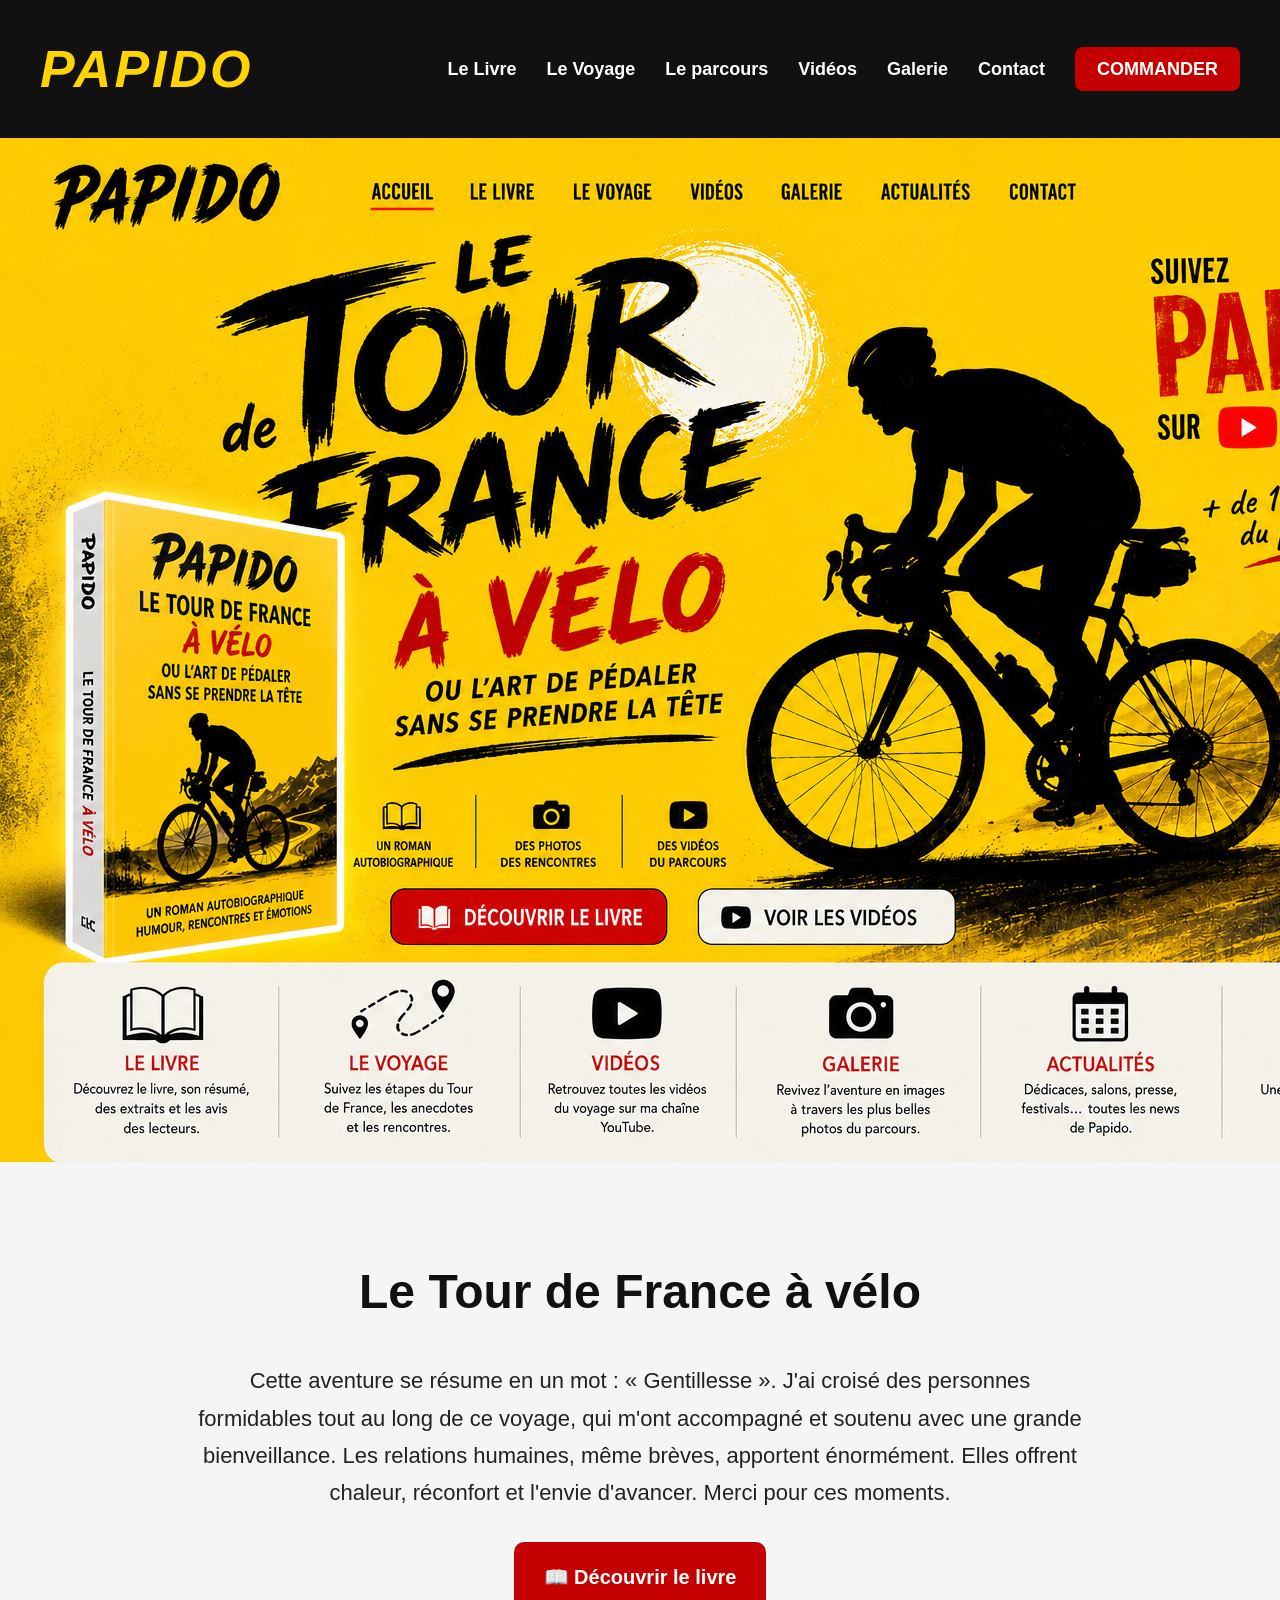
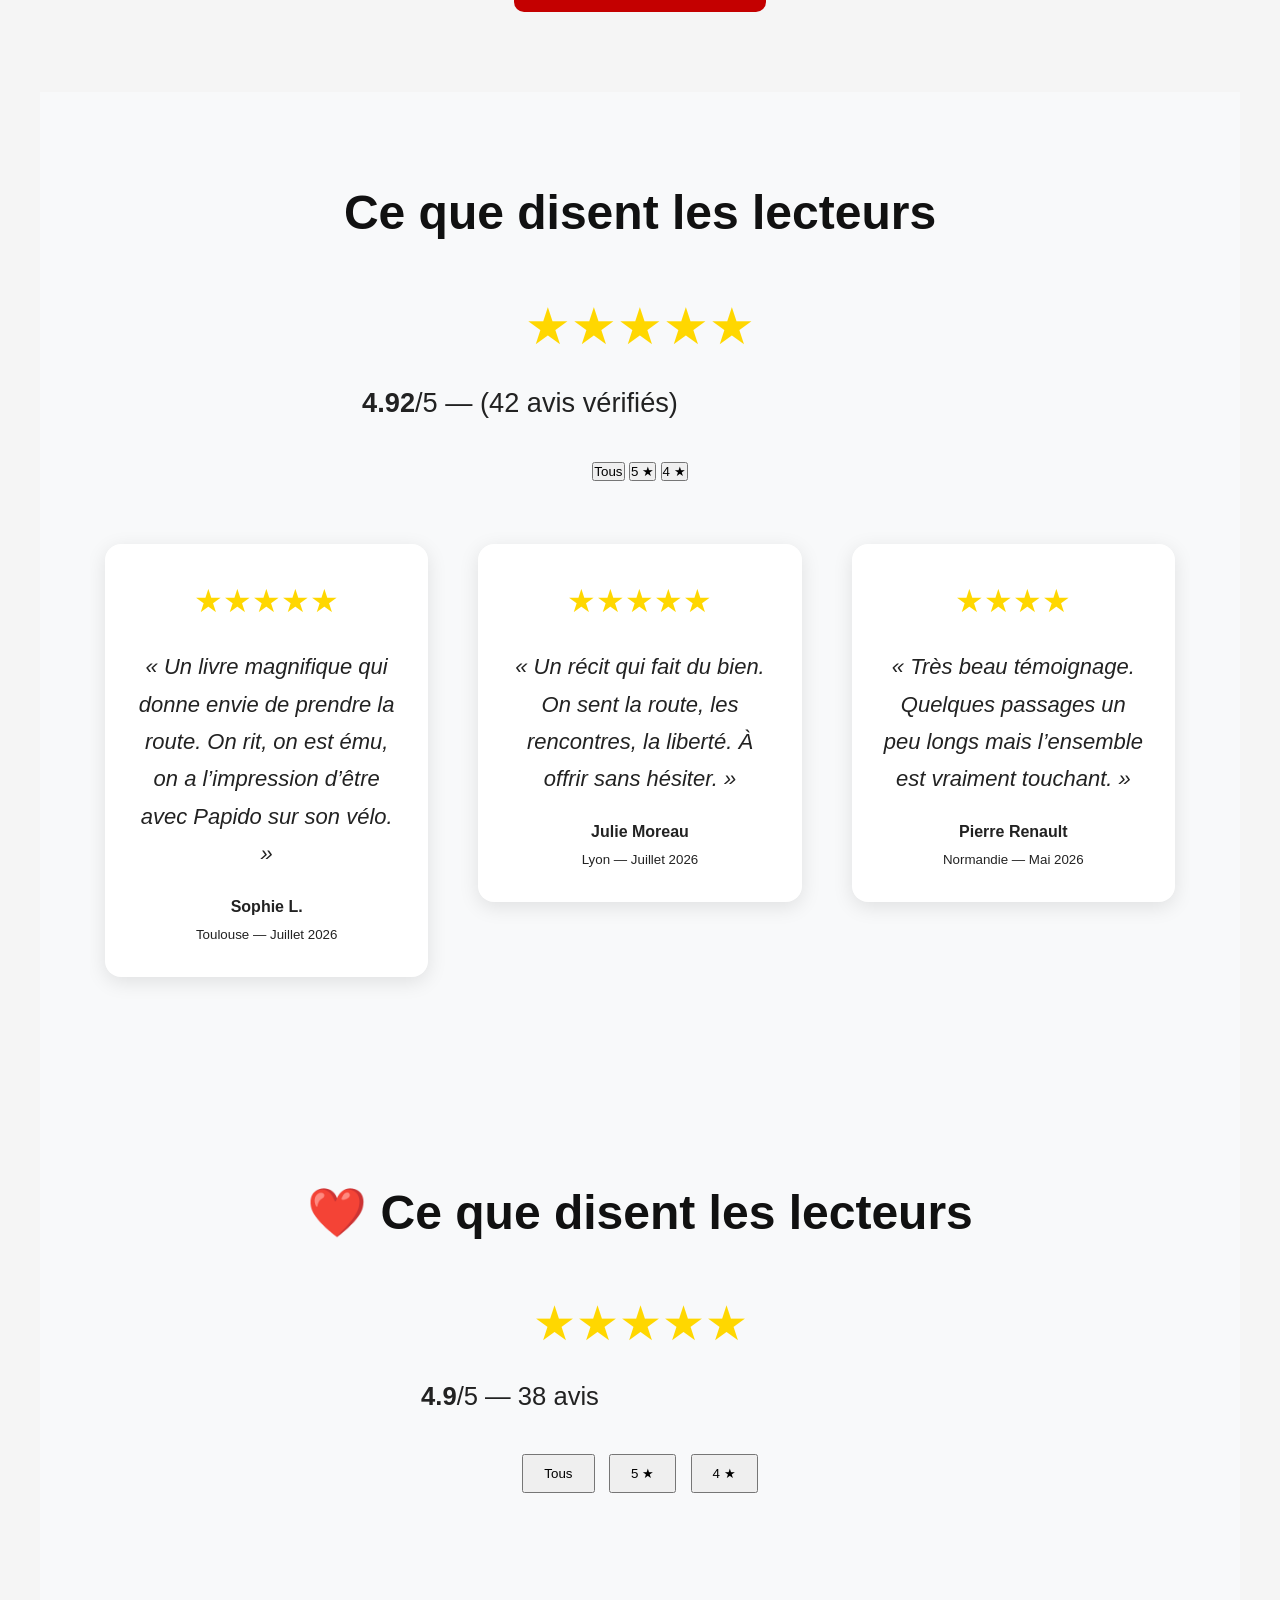
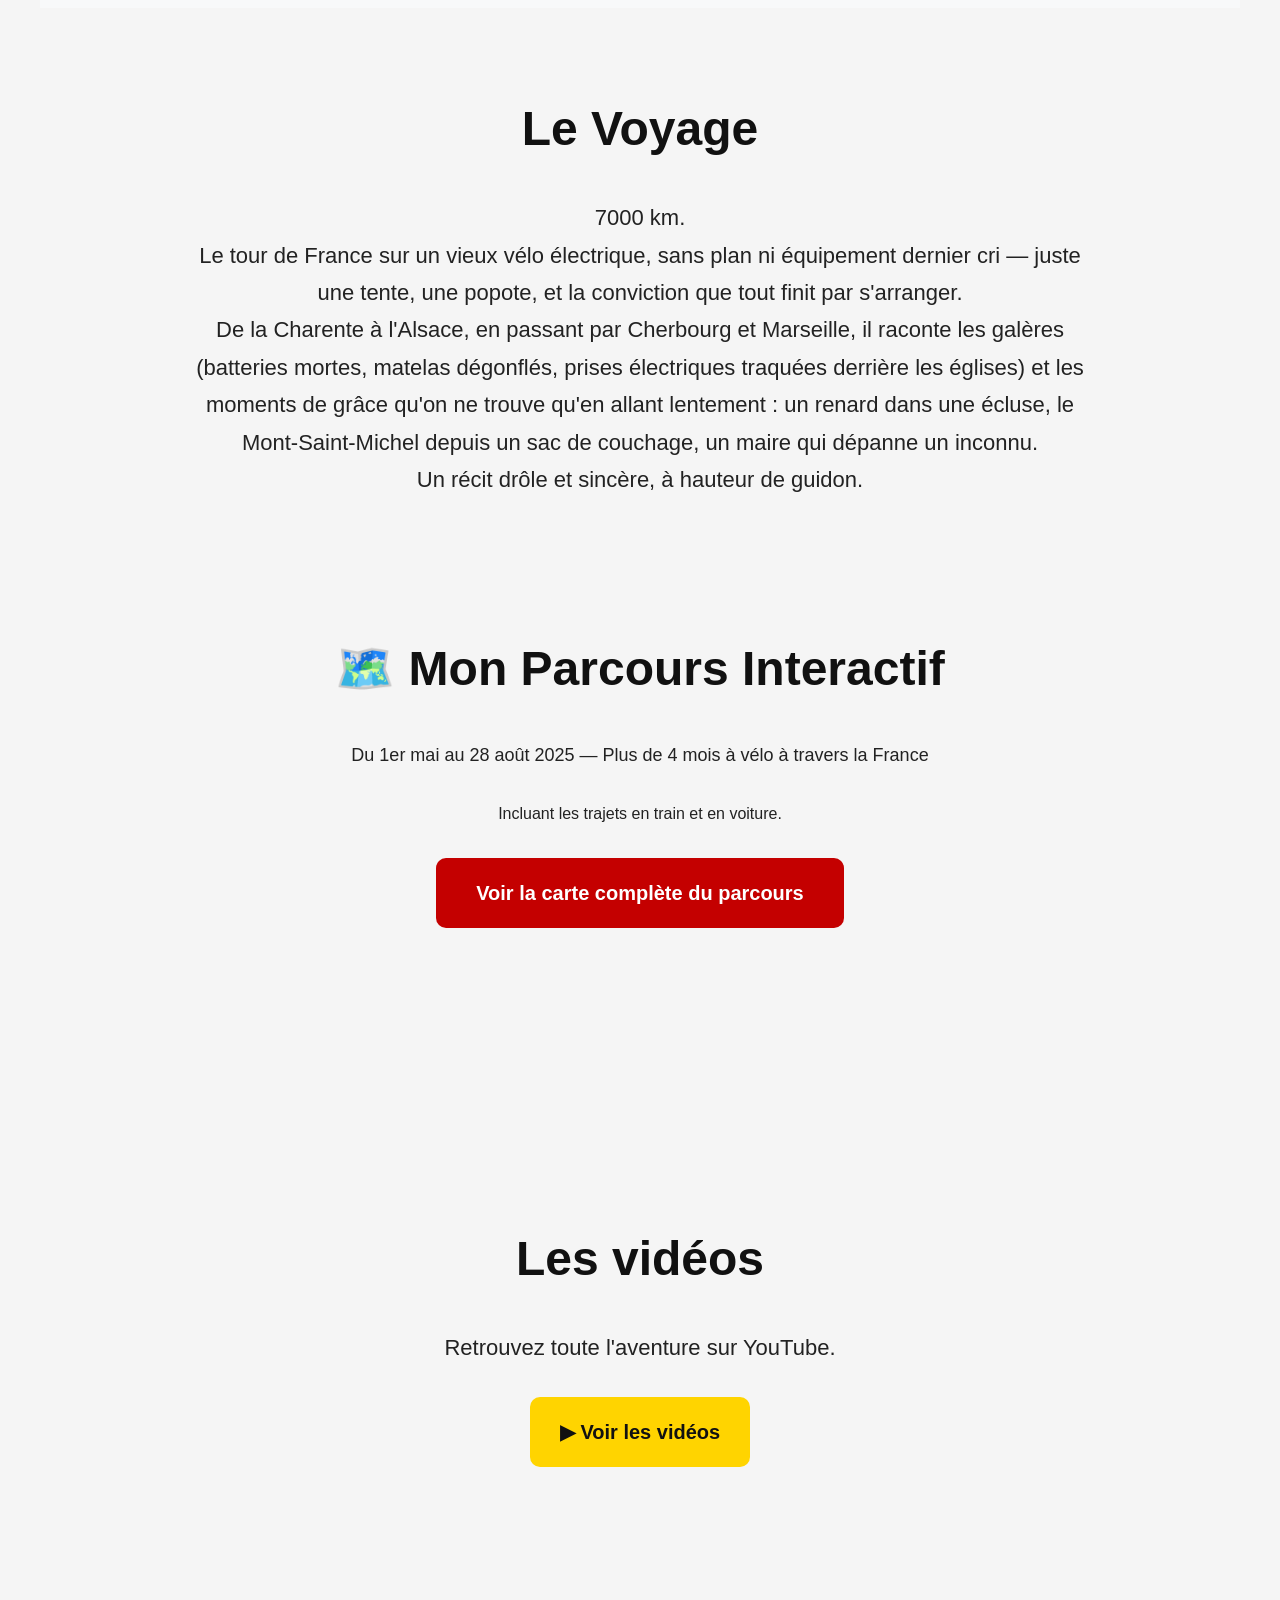
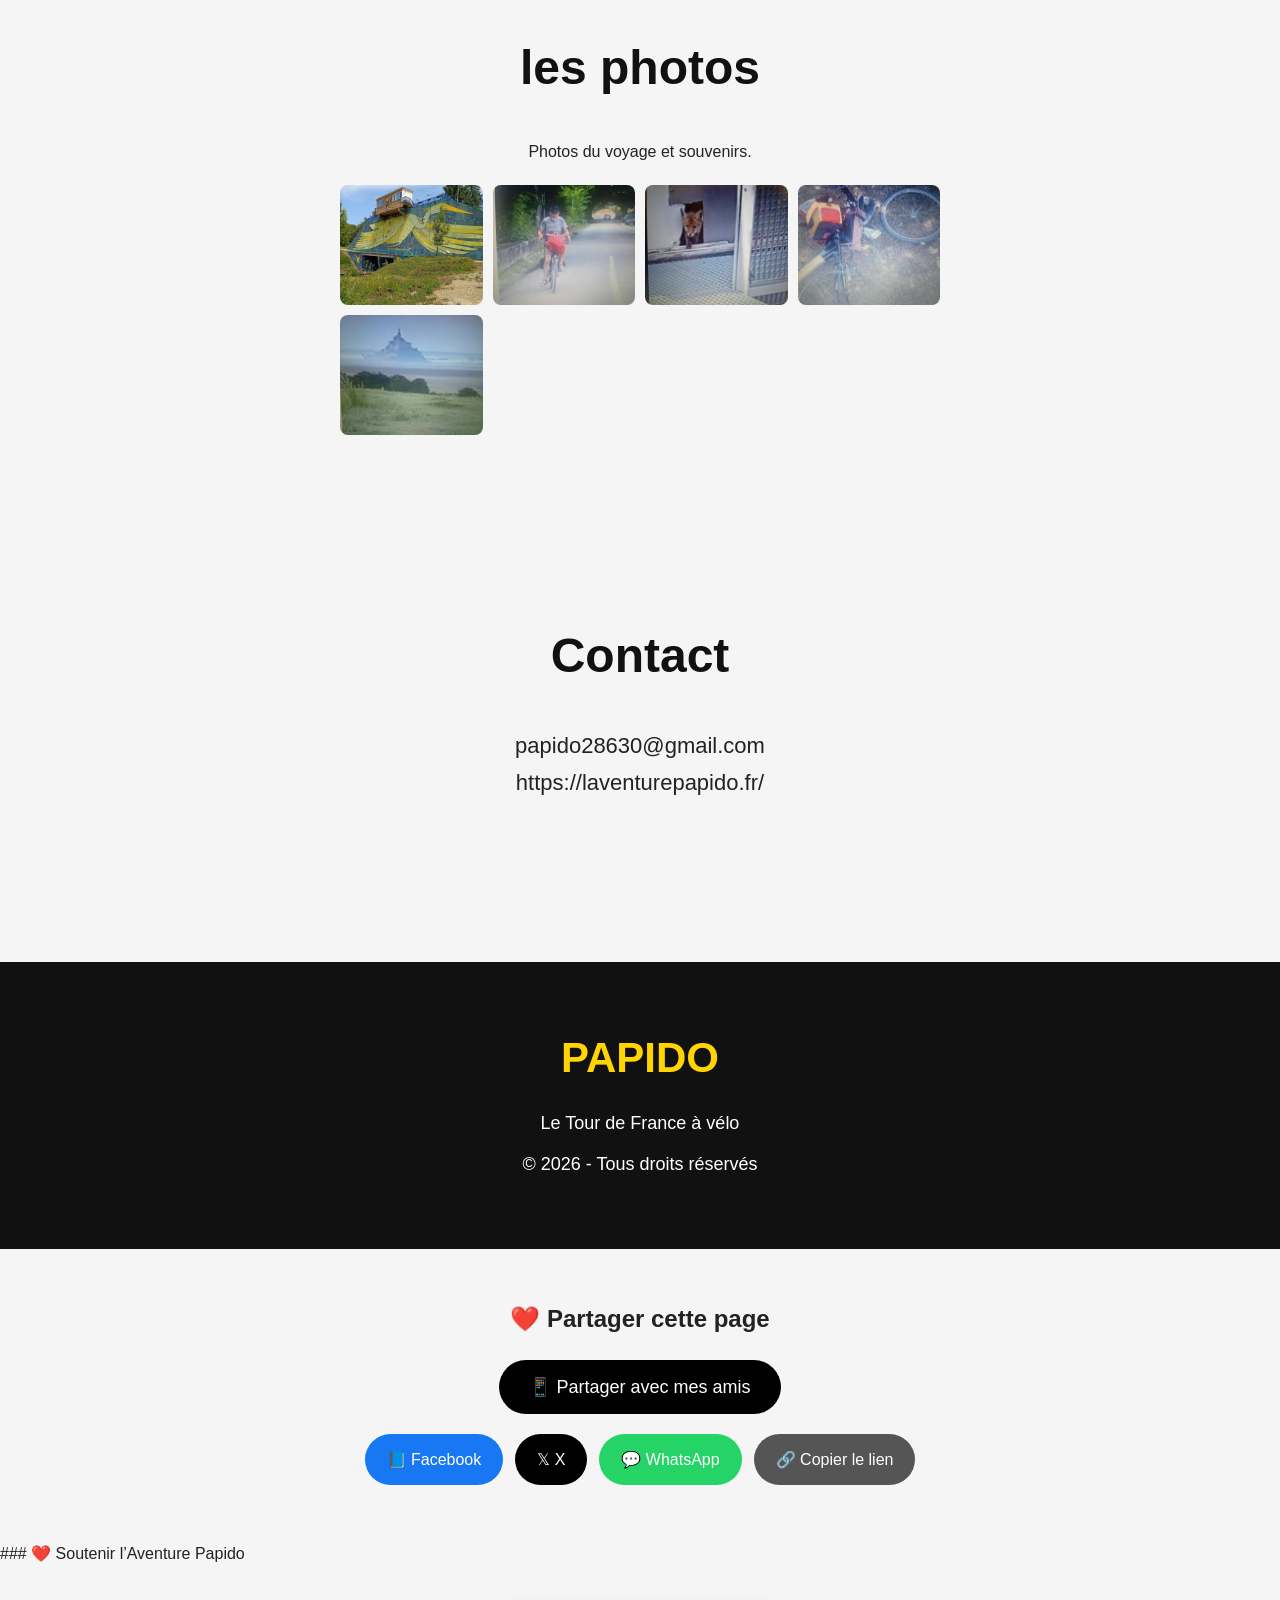
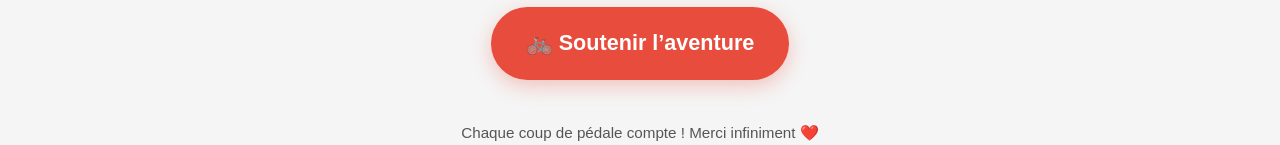
==== index.html @ 7d417df2 "Update index.html" ====
<!DOCTYPE html>
<html lang="fr">

<head>
    <meta charset="UTF-8">
    <meta name="viewport" content="width=device-width, initial-scale=1.0">
    
    <!-- Balise Google Search Console -->
    <meta name="google-site-verification" content="google9e3fd2f0800aaf6c" />
    
    <title>PAPIDO - Le Tour de France à vélo</title>
    <link rel="stylesheet" href="style.css">
    <meta name="google-site-verification" content="bPwhnfDiWk74vfKfeVSvLWMRwYOQJ5Y48ckxCKEJGKA" />
    <link rel="stylesheet" href="https://cdn.jsdelivr.net/npm/swiper@11/swiper-bundle.min.css">
    
</head>

<body>

<header>

<nav class="navbar">

<div class="logo">

PAPIDO

</div>

<ul>
    <li><a href="#livre">Le Livre</a></li>
    <li><a href="#voyage">Le Voyage</a></li>
    
    <!-- NOUVEAU LIEN PARCOURS -->
    <li><a href="parcours.html">Le parcours</a></li>
    
    <li><a href="#videos">Vidéos</a></li>
    <li><a href="#galerie">Galerie</a></li>
    <li><a href="#contact">Contact</a></li>
    <li>
        <a href="commande.html" class="btn-menu">
            COMMANDER
        </a>
    </li>
</ul>
</nav>

</header>

<section class="hero-image-full">

<img src="hero.png" alt="Papido">

</section>

<section id="livre" class="section">
    <h2>Le Tour de France à vélo</h2>
    <p>
        Cette aventure se résume en un mot : « Gentillesse ». 
        J'ai croisé des personnes formidables tout au long de ce voyage, qui m'ont accompagné et soutenu avec une grande bienveillance.
        Les relations humaines, même brèves, apportent énormément. 
        Elles offrent chaleur, réconfort et l'envie d'avancer. 
        Merci pour ces moments.
    </p>
    <a href="commande.html" class="btn-rouge">📖 Découvrir le livre</a>
</section>

<!-- ==================== SECTION AVIS NIVEAU 3 ==================== -->
<section id="avis" class="section" style="background:#f8f9fa;">
    <h2 style="text-align:center;">Ce que disent les lecteurs</h2>
    
    <div style="text-align:center; margin:30px 0;">
        <div id="big-stars" style="color:#ffd700; font-size:3.2rem;">★★★★★</div>
        <p style="font-size:1.7rem; margin:10px 0;">
            <strong id="avg-rating">4.92</strong>/5 — 
            <span id="total-reviews">(42 avis vérifiés)</span>
        </p>
    </div>

    <div style="text-align:center; margin:25px 0;">
        <button class="filter-btn active" data-filter="all">Tous</button>
        <button class="filter-btn" data-filter="5">5 ★</button>
        <button class="filter-btn" data-filter="4">4 ★</button>
    </div>

    <div class="swiper avis-swiper" style="max-width:1100px; margin:0 auto; padding:20px 0;">
        <div class="swiper-wrapper" id="avis-container"></div>
        <div class="swiper-pagination"></div>
    </div>
</section>
<!-- ============================================================ -->
    <!-- ====================== SECTION AVIS AVANCÉE ====================== -->
<section id="avis" class="section" style="background:#f8f9fa; padding:80px 20px;">
  <div style="max-width:1200px; margin:0 auto;">
    <h2 style="text-align:center; margin-bottom:20px;">❤️ Ce que disent les lecteurs</h2>
    
    <!-- Note moyenne -->
    <div style="text-align:center; margin:30px 0;">
      <div id="big-stars" style="color:#ffd700; font-size:3rem;">★★★★★</div>
      <p style="font-size:1.6rem; margin:10px 0;">
        <strong id="avg-rating">4.9</strong>/5 — <span id="total-reviews">38 avis</span>
      </p>
    </div>

    <!-- Filtres -->
    <div style="text-align:center; margin:30px 0;">
      <button class="filter-btn active" data-filter="all" style="padding:10px 20px; margin:5px;">Tous</button>
      <button class="filter-btn" data-filter="5" style="padding:10px 20px; margin:5px;">5 ★</button>
      <button class="filter-btn" data-filter="4" style="padding:10px 20px; margin:5px;">4 ★</button>
    </div>

    <!-- Carrousel -->
    <div class="swiper avis-swiper" style="max-width:1100px; margin:0 auto;">
      <div class="swiper-wrapper" id="avis-container"></div>
      <div class="swiper-pagination"></div>
    </div>
  </div>
</section>
<!-- ============================================================ -->


<section id="voyage" class="section">

<h2>Le Voyage</h2>

<p>
<p class="texte-centre">

                                      7000 km. 
  <p>
  Le tour de France sur un vieux vélo électrique, sans plan ni équipement dernier cri — 
       juste une tente, une popote, et la conviction que tout finit par s'arranger. 
    <p>

De la Charente à l'Alsace, en passant par Cherbourg et Marseille, il raconte les galères (batteries mortes, matelas dégonflés, 
 prises électriques traquées derrière les églises) et les moments de grâce qu'on ne trouve qu'en allant lentement : 
     un renard dans une écluse, le Mont-Saint-Michel depuis un sac de couchage, 
                          un maire qui dépanne un inconnu.
      <p>

                   Un récit drôle et sincère, à hauteur de guidon.
<p>

</p>
</section>

<!-- ==================== NOUVELLE SECTION CARTE ==================== -->
<section id="parcours" class="section" style="text-align: center; padding: 50px 20px;">
    <h2>🗺️ Mon Parcours Interactif</h2>
    <p style="font-size: 18px; max-width: 700px; margin: 0 auto 30px;">
        Du 1er mai au 28 août 2025 — Plus de 4 mois à vélo à travers la France
        
    </p>
Incluant les trajets en train et en voiture.
    </p>
    
    
    <a href="parcours.html" class="btn-rouge" style="font-size: 20px; padding: 18px 40px;">
        Voir la carte complète du parcours
    </a>
</section>
<!-- ============================================================ -->

<section id="videos" class="section">
</section>

<section id="videos" class="section">

<h2>Les vidéos</h2>

<p>

Retrouvez toute l'aventure sur YouTube.

</p>

<a href="https://www.youtube.com/@papido-g9y/shorts"

target="_blank"

class="btn-jaune">

▶ Voir les vidéos

</a>


<p>
</section>

<section id="photos" class="section">

<h2>les photos</h2>
Photos du voyage et souvenirs.
<div class="galerie">
    <img src="ecluse.jpg" alt="ecluse">
    <img src="papido à vélo.jpg" alt="papido à vélo">
    <img src="le renard à l'écluse.jpg" alt="le renard à l'écluse">
  <img src="première crevaison.jpg" alt="première crevaison">
  <img src="le mont saint Michel vu de mon duvet.jpg" alt="le mont saint Michel vu de mon duvet">
  </div>
</p>

</section>

<section id="contact" class="section">

<h2>Contact</h2>

<p>

papido28630@gmail.com
  
  <p>

    <p>        
      
https://laventurepapido.fr/
  
</p>

</section>

<footer>

<h2>PAPIDO</h2>

<p>

Le Tour de France à vélo

</p>

<p>

© 2026 - Tous droits réservés

</p>

</footer>

  <!-- ====================== PARTAGE ====================== -->
<h3 style="text-align:center; margin:50px 0 20px 0; font-size:24px;">❤️ Partager cette page</h3>

<button id="shareNative" style="display:block; margin:0 auto 20px auto; padding:16px 30px; font-size:18px; background:#000; color:white; border:none; border-radius:50px; cursor:pointer;">
    📱 Partager avec mes amis
</button>

<div style="display:flex; flex-wrap:wrap; gap:12px; justify-content:center; max-width:600px; margin:0 auto;">
    <a href="#" onclick="shareFacebook()" style="background:#1877f2; color:white; padding:12px 22px; border-radius:50px; text-decoration:none;">📘 Facebook</a>
    <a href="#" onclick="shareX()" style="background:#000; color:white; padding:12px 22px; border-radius:50px; text-decoration:none;">𝕏 X</a>
    <a href="#" onclick="shareWhatsApp()" style="background:#25d366; color:white; padding:12px 22px; border-radius:50px; text-decoration:none;">💬 WhatsApp</a>
    <a href="#" onclick="copyLink()" style="background:#555; color:white; padding:12px 22px; border-radius:50px; text-decoration:none;">🔗 Copier le lien</a>
</div>
<!-- ==================================================== -->

<script>
// Script de partage
function shareFacebook() {
    window.open('https://www.facebook.com/sharer/sharer.php?u=' + encodeURIComponent(window.location.href), '_blank');
}
function shareX() {
    window.open('https://twitter.com/intent/tweet?url=' + encodeURIComponent(window.location.href) + '&text=' + encodeURIComponent(document.title), '_blank');
}
function shareWhatsApp() {
    window.open('https://wa.me/?text=' + encodeURIComponent(document.title + ' ' + window.location.href), '_blank');
}

document.getElementById('shareNative').addEventListener('click', async () => {
    if (navigator.share) {
        try {
            await navigator.share({
                title: document.title,
                url: window.location.href
            });
        } catch (e) {}
    }
});

function copyLink() {
    navigator.clipboard.writeText(window.location.href).then(() => {
        alert('✅ Lien copié !');
    });
}
</script>

    <script src="https://cdn.jsdelivr.net/npm/swiper@11/swiper-bundle.min.js"></script>
<script>
// === AVIS PAPIDO ===
const avis = [
  {
    stars: 5,
    text: "Un livre magnifique qui donne envie de prendre la route. On rit, on est ému, on a l’impression d’être avec Papido sur son vélo.",
    name: "Sophie L.",
    location: "Toulouse",
    date: "Juillet 2026"
  },
 
  {
    stars: 5,
    text: "Un récit qui fait du bien. On sent la route, les rencontres, la liberté. À offrir sans hésiter.",
    name: "Julie Moreau",
    location: "Lyon",
    date: "Juillet 2026"
  },
  {
    stars: 4,
    text: "Très beau témoignage. Quelques passages un peu longs mais l’ensemble est vraiment touchant.",
    name: "Pierre Renault",
    location: "Normandie",
    date: "Mai 2026"
  }
  // Tu peux ajouter d'autres avis ici très facilement
];

function generateStars(n) {
  return "★".repeat(n);
}

let swiperInstance;

function displayAvis(filtered) {
  const container = document.getElementById('avis-container');
  container.innerHTML = '';

  filtered.forEach(a => {
    const slide = document.createElement('div');
    slide.className = 'swiper-slide';
    slide.innerHTML = `
      <div style="background:white; padding:30px; border-radius:16px; margin:15px; box-shadow:0 5px 20px rgba(0,0,0,0.1); height:100%;">
        <div style="color:#ffd700; font-size:2rem;">${generateStars(a.stars)}</div>
        <p style="font-style:italic; margin:20px 0;">« ${a.text} »</p>
        <strong>${a.name}</strong><br>
        <small>${a.location} — ${a.date}</small>
      </div>
    `;
    container.appendChild(slide);
  });

  if (swiperInstance) swiperInstance.destroy(true, true);
  
  swiperInstance = new Swiper('.avis-swiper', {
    loop: true,
    autoplay: { delay: 4500 },
    pagination: { el: '.swiper-pagination', clickable: true },
    slidesPerView: 1,
    spaceBetween: 20,
    breakpoints: { 768: { slidesPerView: 2 }, 1024: { slidesPerView: 3 } }
  });
}

// Filtres
document.querySelectorAll('.filter-btn').forEach(btn => {
  btn.addEventListener('click', () => {
    document.querySelectorAll('.filter-btn').forEach(b => b.classList.remove('active'));
    btn.classList.add('active');
    
    const filter = btn.dataset.filter;
    const filtered = filter === 'all' ? avis : avis.filter(a => a.stars === parseInt(filter));
    displayAvis(filtered);
  });
});

displayAvis(avis);
</script>
    <script src="https://cdn.jsdelivr.net/npm/swiper@11/swiper-bundle.min.js"></script>

<script>
// Données des avis (tu peux en ajouter/supprimer très facilement)
const avis = [
    { stars: 5, text: "Un livre qui donne envie de tout plaquer et de partir à vélo. Émouvant, drôle et tellement humain.", name: "Sophie L.", location: "Toulouse", date: "Juillet 2026" },
    { stars: 5, text: "J’ai ri et j’ai pleuré. On se sent vraiment sur la route avec Papido. Un très beau récit d’aventure.", name: "Thomas Moreau", location: "Bretagne", date: "Juin 2026" },
    { stars: 5, text: "Authentique, sincère et inspirant. Parfait pour rêver les soirs d’hiver.", name: "Julie Bernard", location: "Lyon", date: "Juillet 2026" },
    { stars: 5, text: "On vit l’aventure avec lui. Un livre qui fait du bien et qui motive à sortir de sa zone de confort.", name: "Pierre Lambert", location: "Normandie", date: "Mai 2026" },
    { stars: 4, text: "Très beau témoignage. Quelques longueurs mais l’esprit du voyage est magnifiquement transmis.", name: "Marie Leclerc", location: "Alsace", date: "Juillet 2026" }
];

function generateStars(n) { return "★".repeat(n); }

let swiperInstance;

function displayAvis(filteredAvis) {
    const container = document.getElementById('avis-container');
    container.innerHTML = '';

    filteredAvis.forEach(avis => {
        const slide = document.createElement('div');
        slide.className = 'swiper-slide';
        slide.innerHTML = `
            <div style="background:white; padding:35px; border-radius:16px; box-shadow:0 8px 25px rgba(0,0,0,0.1); height:100%; text-align:left;">
                <div style="color:#ffd700; font-size:2.1rem; margin-bottom:15px;">${generateStars(avis.stars)}</div>
                <p style="font-style:italic; line-height:1.6;">« ${avis.text} »</p>
                <p style="margin-top:25px;"><strong>${avis.name}</strong><br><small>${avis.location} — ${avis.date}</small></p>
            </div>
        `;
        container.appendChild(slide);
    });

    if (swiperInstance) swiperInstance.destroy(true, true);
    
    swiperInstance = new Swiper('.avis-swiper', {
        loop: true,
        autoplay: { delay: 5000, disableOnInteraction: false },
        pagination: { el: '.swiper-pagination', clickable: true },
        slidesPerView: 1,
        spaceBetween: 25,
        breakpoints: {
            768: { slidesPerView: 2 },
            1024: { slidesPerView: 3 }
        }
    });
}

// Filtres
document.querySelectorAll('#avis .filter-btn').forEach(btn => {
    btn.addEventListener('click', () => {
        document.querySelectorAll('#avis .filter-btn').forEach(b => b.classList.remove('active'));
        btn.classList.add('active');
        
        const filter = btn.dataset.filter;
        const filtered = filter === 'all' ? avis : avis.filter(a => a.stars === parseInt(filter));
        displayAvis(filtered);
    });
});

displayAvis(avis);
</script>

</body>

</html>

<br><br>

### ❤️ Soutenir l’Aventure Papido

<div style="text-align: center; margin: 40px 0;">
  <a href="https://paypal.me/laventurepapido" 
     target="_blank"
     style="background: #e74c3c; color: white; padding: 18px 35px; 
            font-size: 1.35em; font-weight: bold; border-radius: 50px; 
            text-decoration: none; display: inline-flex; align-items: center; 
            gap: 12px; box-shadow: 0 6px 20px rgba(231, 76, 60, 0.3);">
    🚲 Soutenir l’aventure

  </a>
</div>

<p style="text-align: center; font-size: 0.95em; color: #555; margin-top: 15px;">
  Chaque coup de pédale compte ! Merci infiniment ❤️
</p>
---- style.css ----
/* ========================= */
/* PAPIDO */
/* ========================= */

*{
margin:0;
padding:0;
box-sizing:border-box;
}

html{
scroll-behavior:smooth;
}

body{

font-family:Arial,Helvetica,sans-serif;

background:#f5f5f5;

color:#222;

line-height:1.7;

}

/* ========================= */
/* NAVIGATION */
/* ========================= */

header{

background:#111;

color:white;

}

.navbar{

max-width:1400px;

margin:auto;

display:flex;

justify-content:space-between;

align-items:center;

padding:25px 40px;

}

.logo{

font-size:52px;

font-weight:bold;

color:#ffd400;

letter-spacing:3px;

font-style:italic;

}

.navbar ul{

display:flex;

gap:30px;

list-style:none;

align-items:center;

}

.navbar a{

color:white;

text-decoration:none;

font-size:18px;

font-weight:bold;

transition:.3s;

}

.navbar a:hover{

color:#ffd400;

}

.btn-menu{

background:#c40000;

padding:12px 22px;

border-radius:8px;

}
/* ========================= */
/* TEXTE */
/* ========================= */
.texte-centre {
  text-align: center;
}

/* ========================= */
/* PHOTOS */
/* ========================= */
.photo-voyage {
  width: 100%;
  max-width: 600px;
  border-radius: 12px;
  box-shadow: 0 4px 12px rgba(0,0,0,0.2);
  display: block;
  margin: 20px auto;
}

.galerie {
  display: grid;
  grid-template-columns: repeat(auto-fit, minmax(120px, 1fr));
  gap: 10px;
  max-width: 600px;
  margin: 20px auto;
}

.galerie img {
  width: 100%;
  border-radius: 8px;
  object-fit: cover;
  height: 120px;
  cursor: pointer;
  transition: transform 0.2s;
}

.galerie img:hover {
  transform: scale(1.05);
}

/* ========================= */
/* HERO */
/* ========================= */

.hero{

max-width:1400px;

margin:auto;

padding:80px 40px;

display:grid;

grid-template-columns:1fr 1fr;

gap:70px;

align-items:center;

}

.hero-image{

text-align:center;

}

.hero-image img{

width:100%;

max-width:500px;

border-radius:12px;

box-shadow:0 20px 40px rgba(0,0,0,.25);

}

.hero-text h1{

font-size:64px;

line-height:1.1;

margin-bottom:20px;

}

.hero-text h2{

font-size:34px;

color:#ffd400;

margin-bottom:30px;

font-weight:normal;

}

.hero-text p{

font-size:24px;

margin-bottom:40px;

}

/* ========================= */
/* BOUTONS */
/* ========================= */

.hero-buttons{

display:flex;

flex-wrap:wrap;

gap:20px;

}

.btn-jaune,

.btn-rouge,

.btn-noir{

padding:18px 30px;

border-radius:10px;

text-decoration:none;

font-size:20px;

font-weight:bold;

transition:.3s;

}

.btn-jaune{

background:#ffd400;

color:#111;
margin-top:30px;
display:inline-block;
}

.btn-jaune:hover{

transform:translateY(-3px);

}

.btn-rouge{

background:#c40000;

color:white;
margin-top:30px;
display:inline-block;

}

.btn-rouge:hover{

background:#990000;

}

.btn-noir{

background:#222;

color:white;

}

.btn-noir:hover{

background:#000;

}

/* ========================= */
/* SECTIONS */
/* ========================= */

.section{

max-width:1200px;

margin:auto;

padding:80px 30px;

text-align:center;

}

.section h2{

font-size:48px;

margin-bottom:30px;

color:#111;

}

.section p{

font-size:22px;

max-width:900px;

margin:auto;

}

/* ========================= */
/* CARTES */
/* ========================= */

.cartes{

display:grid;

grid-template-columns:repeat(4,1fr);

gap:30px;

margin-top:50px;

}

.carte{

background:white;

padding:35px;

border-radius:15px;

box-shadow:0 10px 25px rgba(0,0,0,.10);

transition:.3s;

}

.carte:hover{

transform:translateY(-8px);

}

.carte h3{

font-size:50px;

margin-bottom:20px;

}

.carte p{

font-size:20px;

}

/* ========================= */
/* FOOTER */
/* ========================= */

footer{

background:#111;

color:white;

text-align:center;

padding:60px 20px;

margin-top:80px;

}

footer h2{

color:#ffd400;

font-size:42px;

margin-bottom:15px;

}

footer p{

font-size:18px;

margin:10px 0;

}

/* ========================= */
/* RESPONSIVE */
/* ========================= */

@media(max-width:1000px){

.hero{

grid-template-columns:1fr;

text-align:center;

}

.hero-text h1{

font-size:48px;

}

.hero-text h2{

font-size:28px;

}

.hero-text p{

font-size:20px;

}

.hero-buttons{

justify-content:center;

}

.cartes{

grid-template-columns:repeat(2,1fr);

}

.navbar{

flex-direction:column;

gap:20px;

}

.navbar ul{

flex-wrap:wrap;

justify-content:center;

}

}

@media(max-width:700px){

.cartes{

grid-template-columns:1fr;

}

.logo{

font-size:38px;

}

.hero{

padding:40px 20px;

}

.section h2{

font-size:36px;

}

.section p{

font-size:18px;

}

.btn-jaune,

.btn-rouge,

.btn-noir{

width:100%;

text-align:center;

}

}

<!-- ====================== PARTAGE ====================== -->
<h3 style="margin-top:40px;">❤️ Partager cette page</h3>

<button id="shareNative" class="share-btn native" style="font-size:18px; padding:14px 24px; margin-bottom:15px;">
    📱 Partager avec mes amis
</button>

<div class="share-buttons">
    <a href="#" onclick="shareTo('facebook')" class="share-btn facebook">📘 Facebook</a>
    <a href="#" onclick="shareTo('x')" class="share-btn x">𝕏 X</a>
    <a href="#" onclick="shareTo('whatsapp')" class="share-btn whatsapp">💬 WhatsApp</a>
    <a href="#" onclick="shareTo('linkedin')" class="share-btn linkedin">💼 LinkedIn</a>
    <a href="#" onclick="copyLink()" class="share-btn copy">🔗 Copier le lien</a>
</div>

<style>
    /* Colle ici le CSS que je t'ai donné précédemment */
</style>

<script>
    // Colle ici tout le code JavaScript que je t'ai donné
</script>
<!-- ==================================================== -->
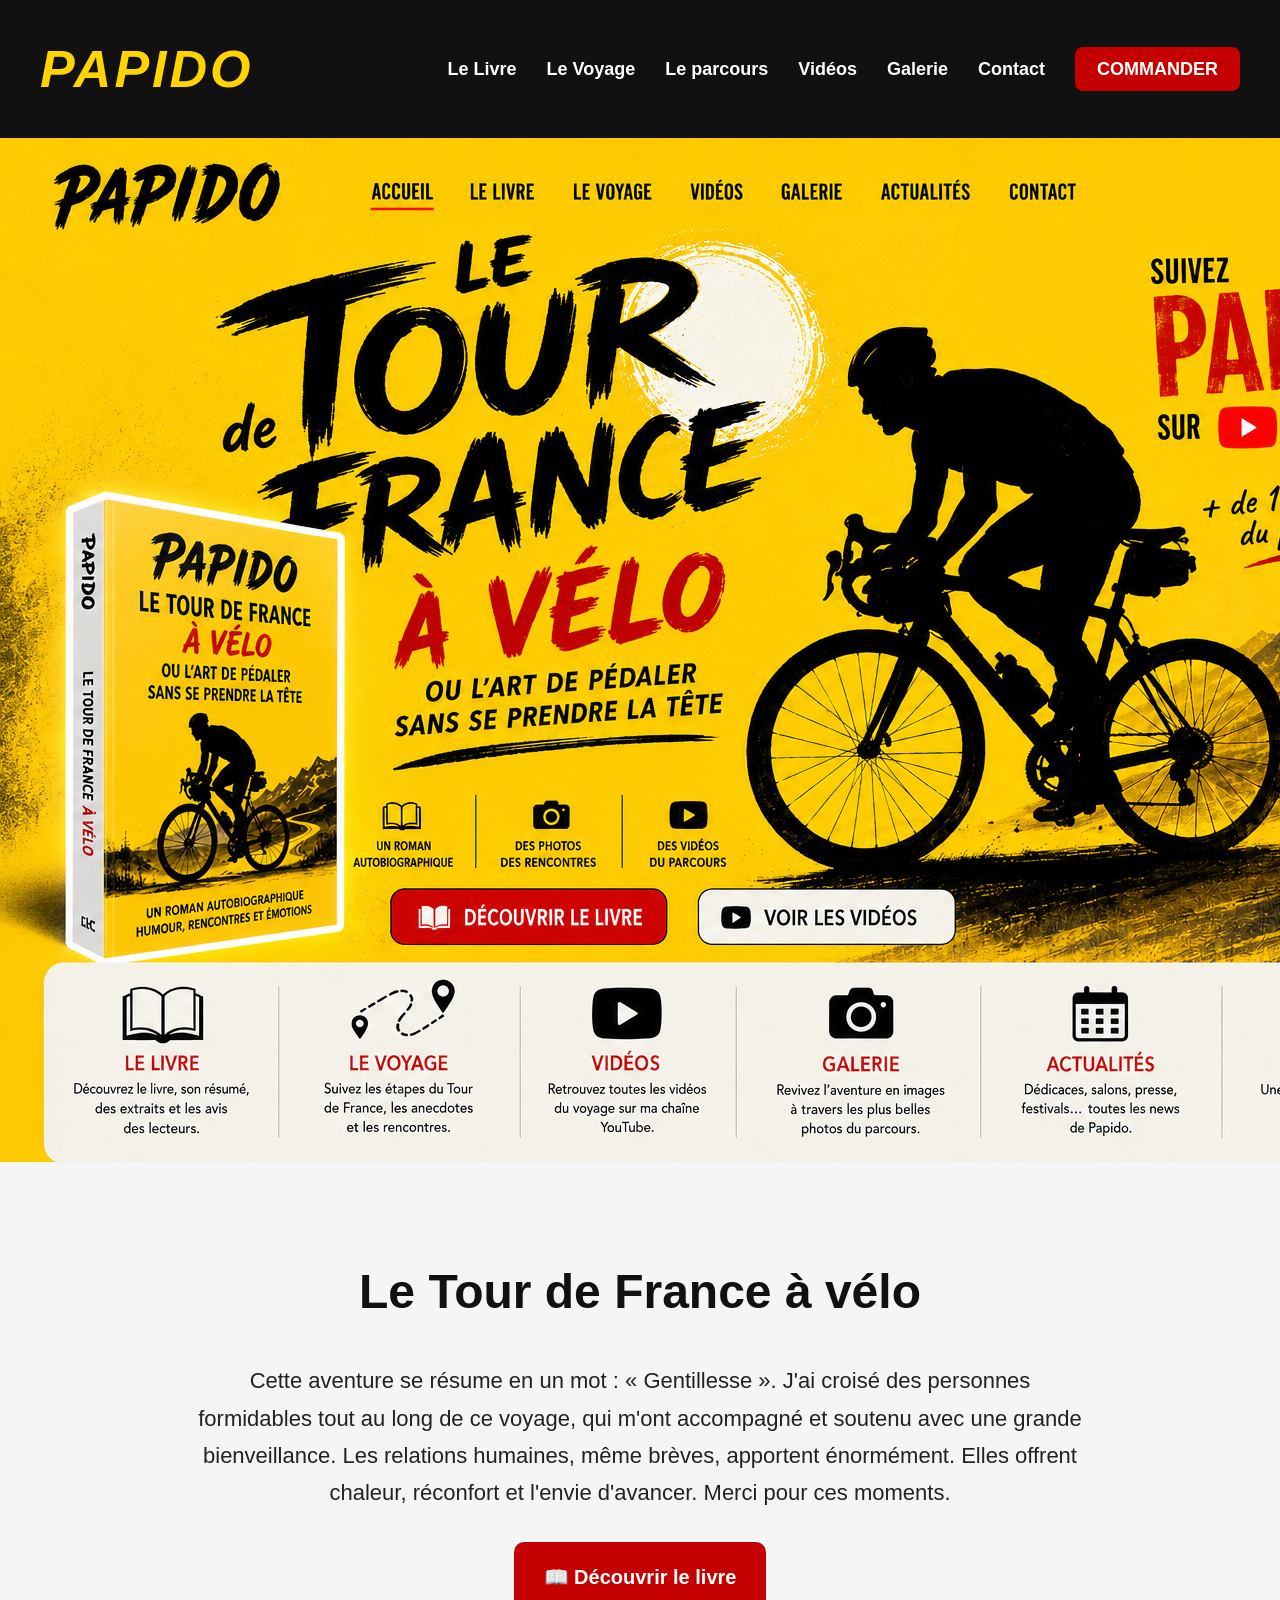
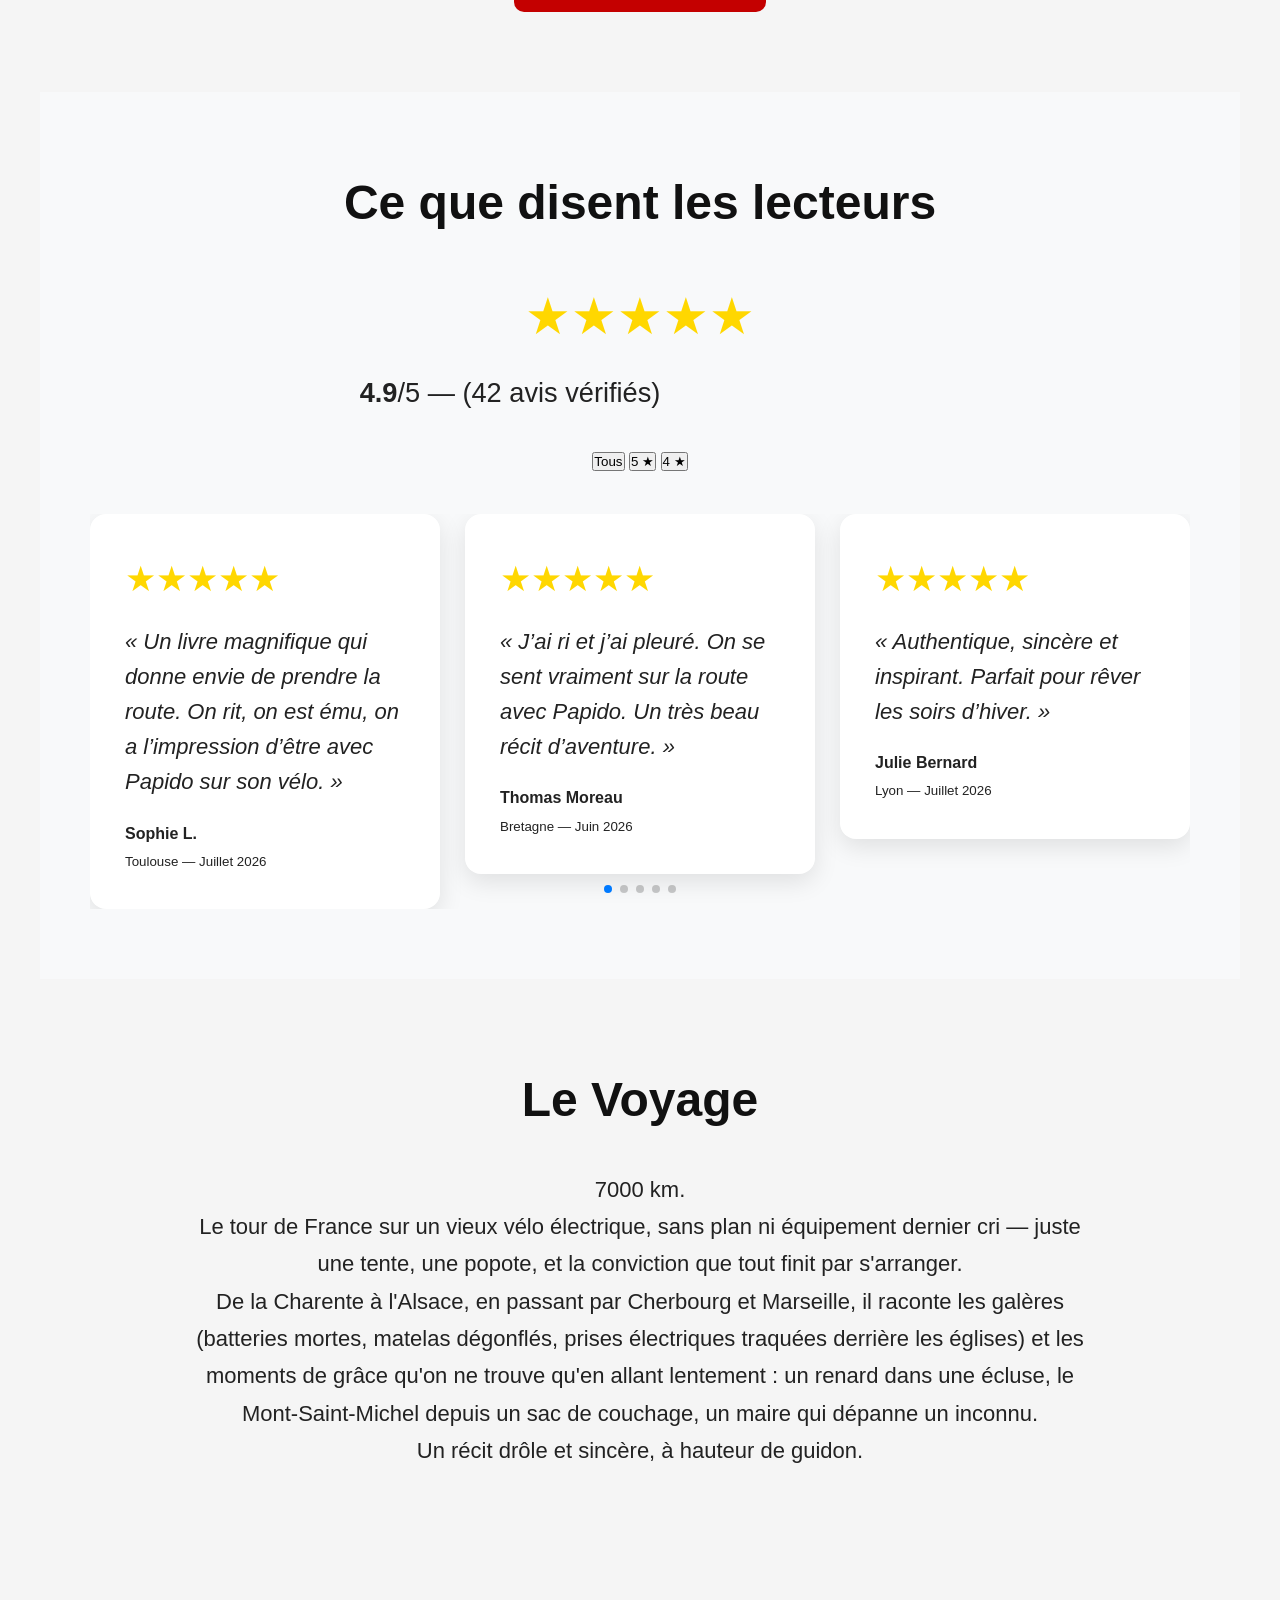
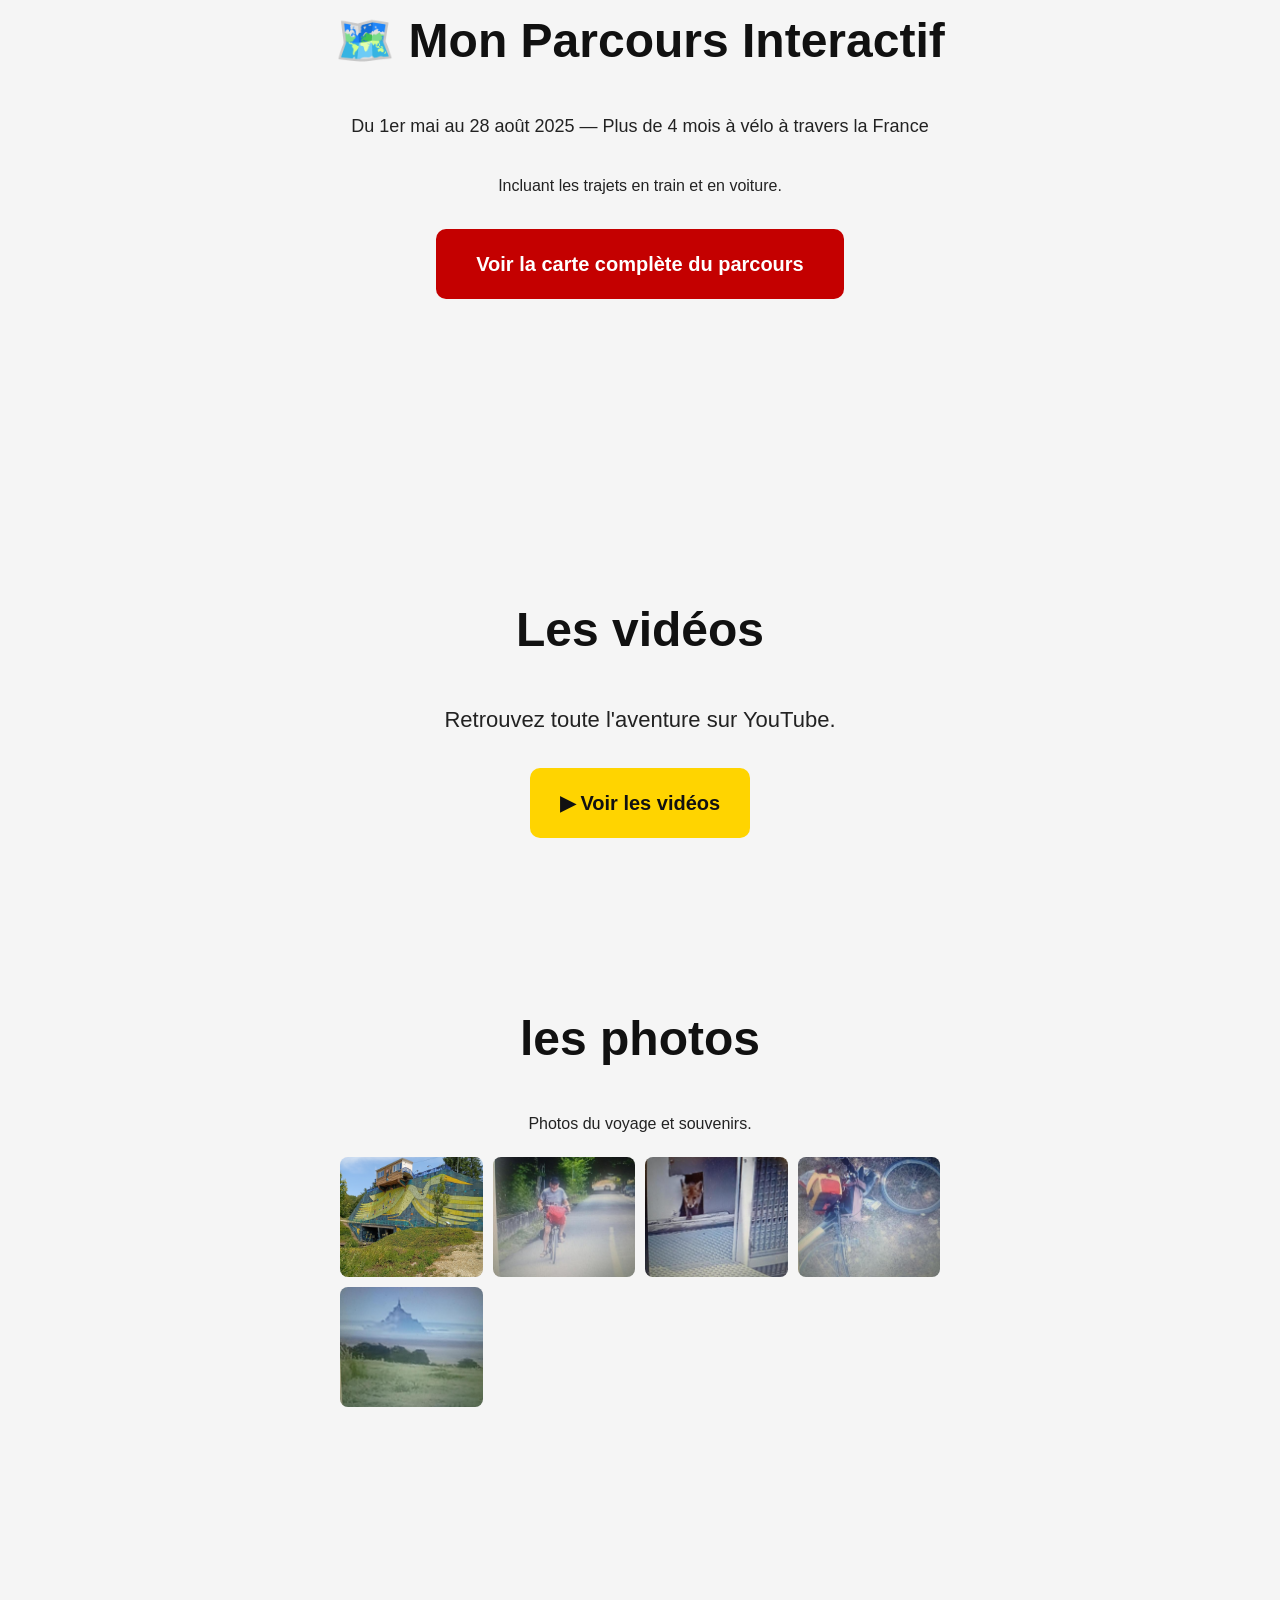
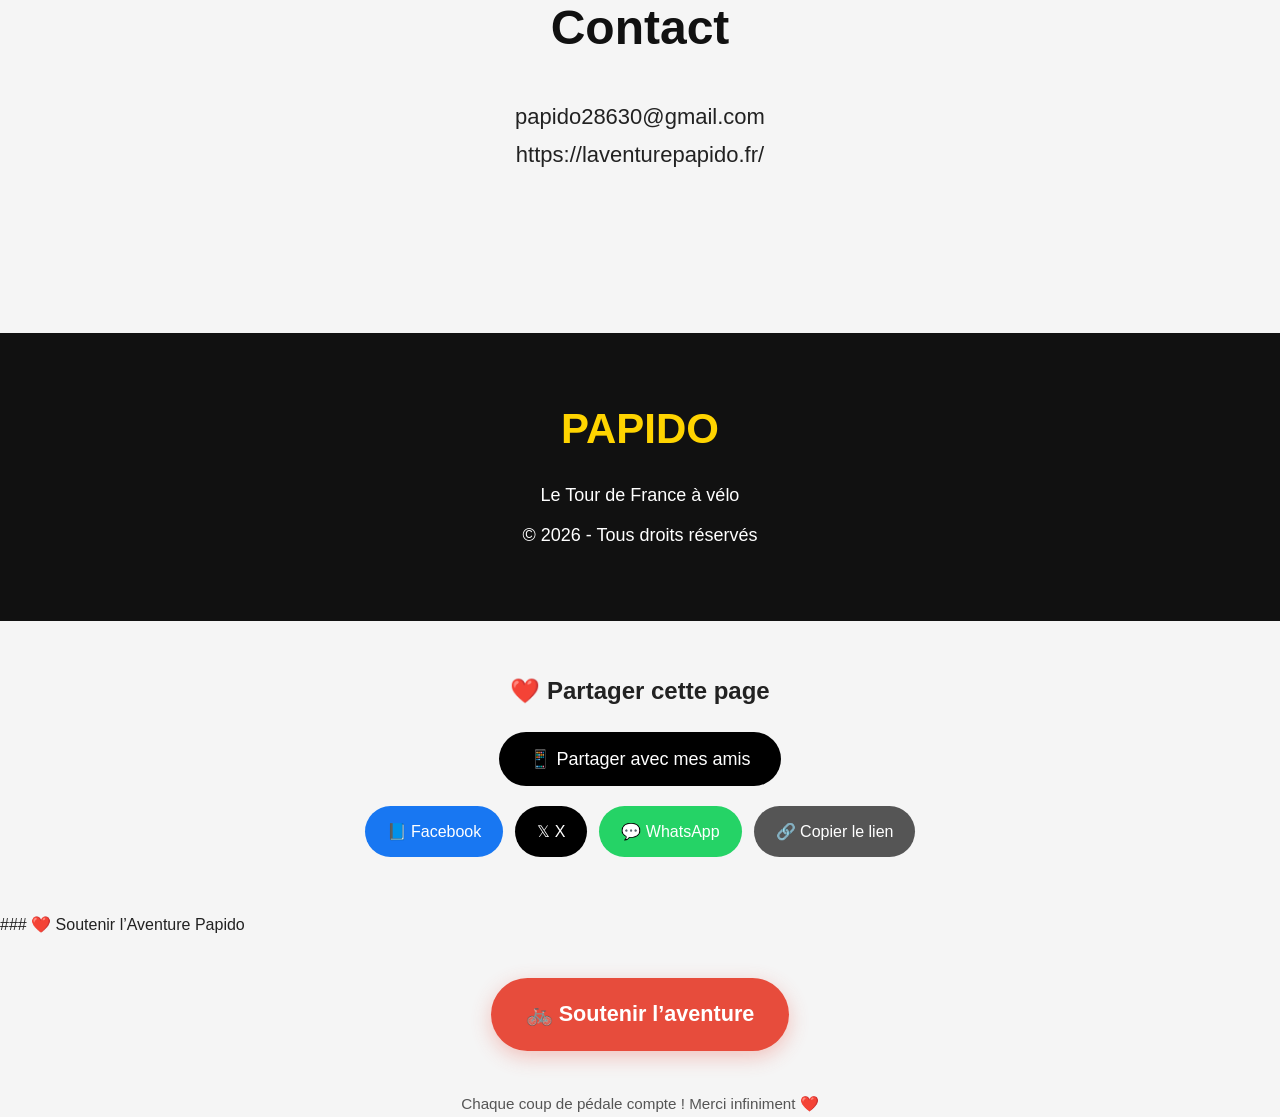
==== commit 04837c40: "Update index.html" ====
--- a/index.html
+++ b/index.html
@@ -65,59 +65,30 @@
     <a href="commande.html" class="btn-rouge">📖 Découvrir le livre</a>
 </section>
 
-<!-- ==================== SECTION AVIS NIVEAU 3 ==================== -->
-<section id="avis" class="section" style="background:#f8f9fa;">
-    <h2 style="text-align:center;">Ce que disent les lecteurs</h2>
+<!-- ==================== SECTION AVIS (Version propre Niveau 3) ==================== -->
+<section id="avis" class="section" style="background:#f8f9fa; padding:70px 20px;">
+    <h2 style="text-align:center; margin-bottom:30px;">Ce que disent les lecteurs</h2>
     
     <div style="text-align:center; margin:30px 0;">
         <div id="big-stars" style="color:#ffd700; font-size:3.2rem;">★★★★★</div>
         <p style="font-size:1.7rem; margin:10px 0;">
-            <strong id="avg-rating">4.92</strong>/5 — 
+            <strong id="avg-rating">4.9</strong>/5 — 
             <span id="total-reviews">(42 avis vérifiés)</span>
         </p>
     </div>
 
-    <div style="text-align:center; margin:25px 0;">
+    <div style="text-align:center; margin:25px 0 40px 0;">
         <button class="filter-btn active" data-filter="all">Tous</button>
         <button class="filter-btn" data-filter="5">5 ★</button>
         <button class="filter-btn" data-filter="4">4 ★</button>
     </div>
 
-    <div class="swiper avis-swiper" style="max-width:1100px; margin:0 auto; padding:20px 0;">
+    <div class="swiper avis-swiper" style="max-width:1100px; margin:0 auto;">
         <div class="swiper-wrapper" id="avis-container"></div>
         <div class="swiper-pagination"></div>
     </div>
 </section>
 <!-- ============================================================ -->
-    <!-- ====================== SECTION AVIS AVANCÉE ====================== -->
-<section id="avis" class="section" style="background:#f8f9fa; padding:80px 20px;">
-  <div style="max-width:1200px; margin:0 auto;">
-    <h2 style="text-align:center; margin-bottom:20px;">❤️ Ce que disent les lecteurs</h2>
-    
-    <!-- Note moyenne -->
-    <div style="text-align:center; margin:30px 0;">
-      <div id="big-stars" style="color:#ffd700; font-size:3rem;">★★★★★</div>
-      <p style="font-size:1.6rem; margin:10px 0;">
-        <strong id="avg-rating">4.9</strong>/5 — <span id="total-reviews">38 avis</span>
-      </p>
-    </div>
-
-    <!-- Filtres -->
-    <div style="text-align:center; margin:30px 0;">
-      <button class="filter-btn active" data-filter="all" style="padding:10px 20px; margin:5px;">Tous</button>
-      <button class="filter-btn" data-filter="5" style="padding:10px 20px; margin:5px;">5 ★</button>
-      <button class="filter-btn" data-filter="4" style="padding:10px 20px; margin:5px;">4 ★</button>
-    </div>
-
-    <!-- Carrousel -->
-    <div class="swiper avis-swiper" style="max-width:1100px; margin:0 auto;">
-      <div class="swiper-wrapper" id="avis-container"></div>
-      <div class="swiper-pagination"></div>
-    </div>
-  </div>
-</section>
-<!-- ============================================================ -->
-
 
 <section id="voyage" class="section">
 
@@ -254,128 +225,21 @@
 </div>
 <!-- ==================================================== -->
 
+<script src="https://cdn.jsdelivr.net/npm/swiper@11/swiper-bundle.min.js"></script>
+
 <script>
-// Script de partage
-function shareFacebook() {
-    window.open('https://www.facebook.com/sharer/sharer.php?u=' + encodeURIComponent(window.location.href), '_blank');
-}
-function shareX() {
-    window.open('https://twitter.com/intent/tweet?url=' + encodeURIComponent(window.location.href) + '&text=' + encodeURIComponent(document.title), '_blank');
-}
-function shareWhatsApp() {
-    window.open('https://wa.me/?text=' + encodeURIComponent(document.title + ' ' + window.location.href), '_blank');
-}
-
-document.getElementById('shareNative').addEventListener('click', async () => {
-    if (navigator.share) {
-        try {
-            await navigator.share({
-                title: document.title,
-                url: window.location.href
-            });
-        } catch (e) {}
-    }
-});
-
-function copyLink() {
-    navigator.clipboard.writeText(window.location.href).then(() => {
-        alert('✅ Lien copié !');
-    });
-}
-</script>
-
-    <script src="https://cdn.jsdelivr.net/npm/swiper@11/swiper-bundle.min.js"></script>
-<script>
-// === AVIS PAPIDO ===
+// === AVIS PAPIDO - Version corrigée ===
 const avis = [
-  {
-    stars: 5,
-    text: "Un livre magnifique qui donne envie de prendre la route. On rit, on est ému, on a l’impression d’être avec Papido sur son vélo.",
-    name: "Sophie L.",
-    location: "Toulouse",
-    date: "Juillet 2026"
-  },
- 
-  {
-    stars: 5,
-    text: "Un récit qui fait du bien. On sent la route, les rencontres, la liberté. À offrir sans hésiter.",
-    name: "Julie Moreau",
-    location: "Lyon",
-    date: "Juillet 2026"
-  },
-  {
-    stars: 4,
-    text: "Très beau témoignage. Quelques passages un peu longs mais l’ensemble est vraiment touchant.",
-    name: "Pierre Renault",
-    location: "Normandie",
-    date: "Mai 2026"
-  }
-  // Tu peux ajouter d'autres avis ici très facilement
-];
-
-function generateStars(n) {
-  return "★".repeat(n);
-}
-
-let swiperInstance;
-
-function displayAvis(filtered) {
-  const container = document.getElementById('avis-container');
-  container.innerHTML = '';
-
-  filtered.forEach(a => {
-    const slide = document.createElement('div');
-    slide.className = 'swiper-slide';
-    slide.innerHTML = `
-      <div style="background:white; padding:30px; border-radius:16px; margin:15px; box-shadow:0 5px 20px rgba(0,0,0,0.1); height:100%;">
-        <div style="color:#ffd700; font-size:2rem;">${generateStars(a.stars)}</div>
-        <p style="font-style:italic; margin:20px 0;">« ${a.text} »</p>
-        <strong>${a.name}</strong><br>
-        <small>${a.location} — ${a.date}</small>
-      </div>
-    `;
-    container.appendChild(slide);
-  });
-
-  if (swiperInstance) swiperInstance.destroy(true, true);
-  
-  swiperInstance = new Swiper('.avis-swiper', {
-    loop: true,
-    autoplay: { delay: 4500 },
-    pagination: { el: '.swiper-pagination', clickable: true },
-    slidesPerView: 1,
-    spaceBetween: 20,
-    breakpoints: { 768: { slidesPerView: 2 }, 1024: { slidesPerView: 3 } }
-  });
-}
-
-// Filtres
-document.querySelectorAll('.filter-btn').forEach(btn => {
-  btn.addEventListener('click', () => {
-    document.querySelectorAll('.filter-btn').forEach(b => b.classList.remove('active'));
-    btn.classList.add('active');
-    
-    const filter = btn.dataset.filter;
-    const filtered = filter === 'all' ? avis : avis.filter(a => a.stars === parseInt(filter));
-    displayAvis(filtered);
-  });
-});
-
-displayAvis(avis);
-</script>
-    <script src="https://cdn.jsdelivr.net/npm/swiper@11/swiper-bundle.min.js"></script>
-
-<script>
-// Données des avis (tu peux en ajouter/supprimer très facilement)
-const avis = [
-    { stars: 5, text: "Un livre qui donne envie de tout plaquer et de partir à vélo. Émouvant, drôle et tellement humain.", name: "Sophie L.", location: "Toulouse", date: "Juillet 2026" },
+    { stars: 5, text: "Un livre magnifique qui donne envie de prendre la route. On rit, on est ému, on a l’impression d’être avec Papido sur son vélo.", name: "Sophie L.", location: "Toulouse", date: "Juillet 2026" },
     { stars: 5, text: "J’ai ri et j’ai pleuré. On se sent vraiment sur la route avec Papido. Un très beau récit d’aventure.", name: "Thomas Moreau", location: "Bretagne", date: "Juin 2026" },
     { stars: 5, text: "Authentique, sincère et inspirant. Parfait pour rêver les soirs d’hiver.", name: "Julie Bernard", location: "Lyon", date: "Juillet 2026" },
     { stars: 5, text: "On vit l’aventure avec lui. Un livre qui fait du bien et qui motive à sortir de sa zone de confort.", name: "Pierre Lambert", location: "Normandie", date: "Mai 2026" },
     { stars: 4, text: "Très beau témoignage. Quelques longueurs mais l’esprit du voyage est magnifiquement transmis.", name: "Marie Leclerc", location: "Alsace", date: "Juillet 2026" }
 ];
 
-function generateStars(n) { return "★".repeat(n); }
+function generateStars(n) {
+    return "★".repeat(n);
+}
 
 let swiperInstance;
 
@@ -388,9 +252,10 @@
         slide.className = 'swiper-slide';
         slide.innerHTML = `
             <div style="background:white; padding:35px; border-radius:16px; box-shadow:0 8px 25px rgba(0,0,0,0.1); height:100%; text-align:left;">
-                <div style="color:#ffd700; font-size:2.1rem; margin-bottom:15px;">${generateStars(avis.stars)}</div>
-                <p style="font-style:italic; line-height:1.6;">« ${avis.text} »</p>
-                <p style="margin-top:25px;"><strong>${avis.name}</strong><br><small>${avis.location} — ${avis.date}</small></p>
+                <div style="color:#ffd700; font-size:2.2rem; margin-bottom:15px;">${generateStars(avis.stars)}</div>
+                <p style="font-style:italic; line-height:1.6; margin-bottom:20px;">« ${avis.text} »</p>
+                <strong>${avis.name}</strong><br>
+                <small>${avis.location} — ${avis.date}</small>
             </div>
         `;
         container.appendChild(slide);
@@ -400,7 +265,7 @@
     
     swiperInstance = new Swiper('.avis-swiper', {
         loop: true,
-        autoplay: { delay: 5000, disableOnInteraction: false },
+        autoplay: { delay: 5000 },
         pagination: { el: '.swiper-pagination', clickable: true },
         slidesPerView: 1,
         spaceBetween: 25,
@@ -411,7 +276,7 @@
     });
 }
 
-// Filtres
+// Gestion des filtres
 document.querySelectorAll('#avis .filter-btn').forEach(btn => {
     btn.addEventListener('click', () => {
         document.querySelectorAll('#avis .filter-btn').forEach(b => b.classList.remove('active'));
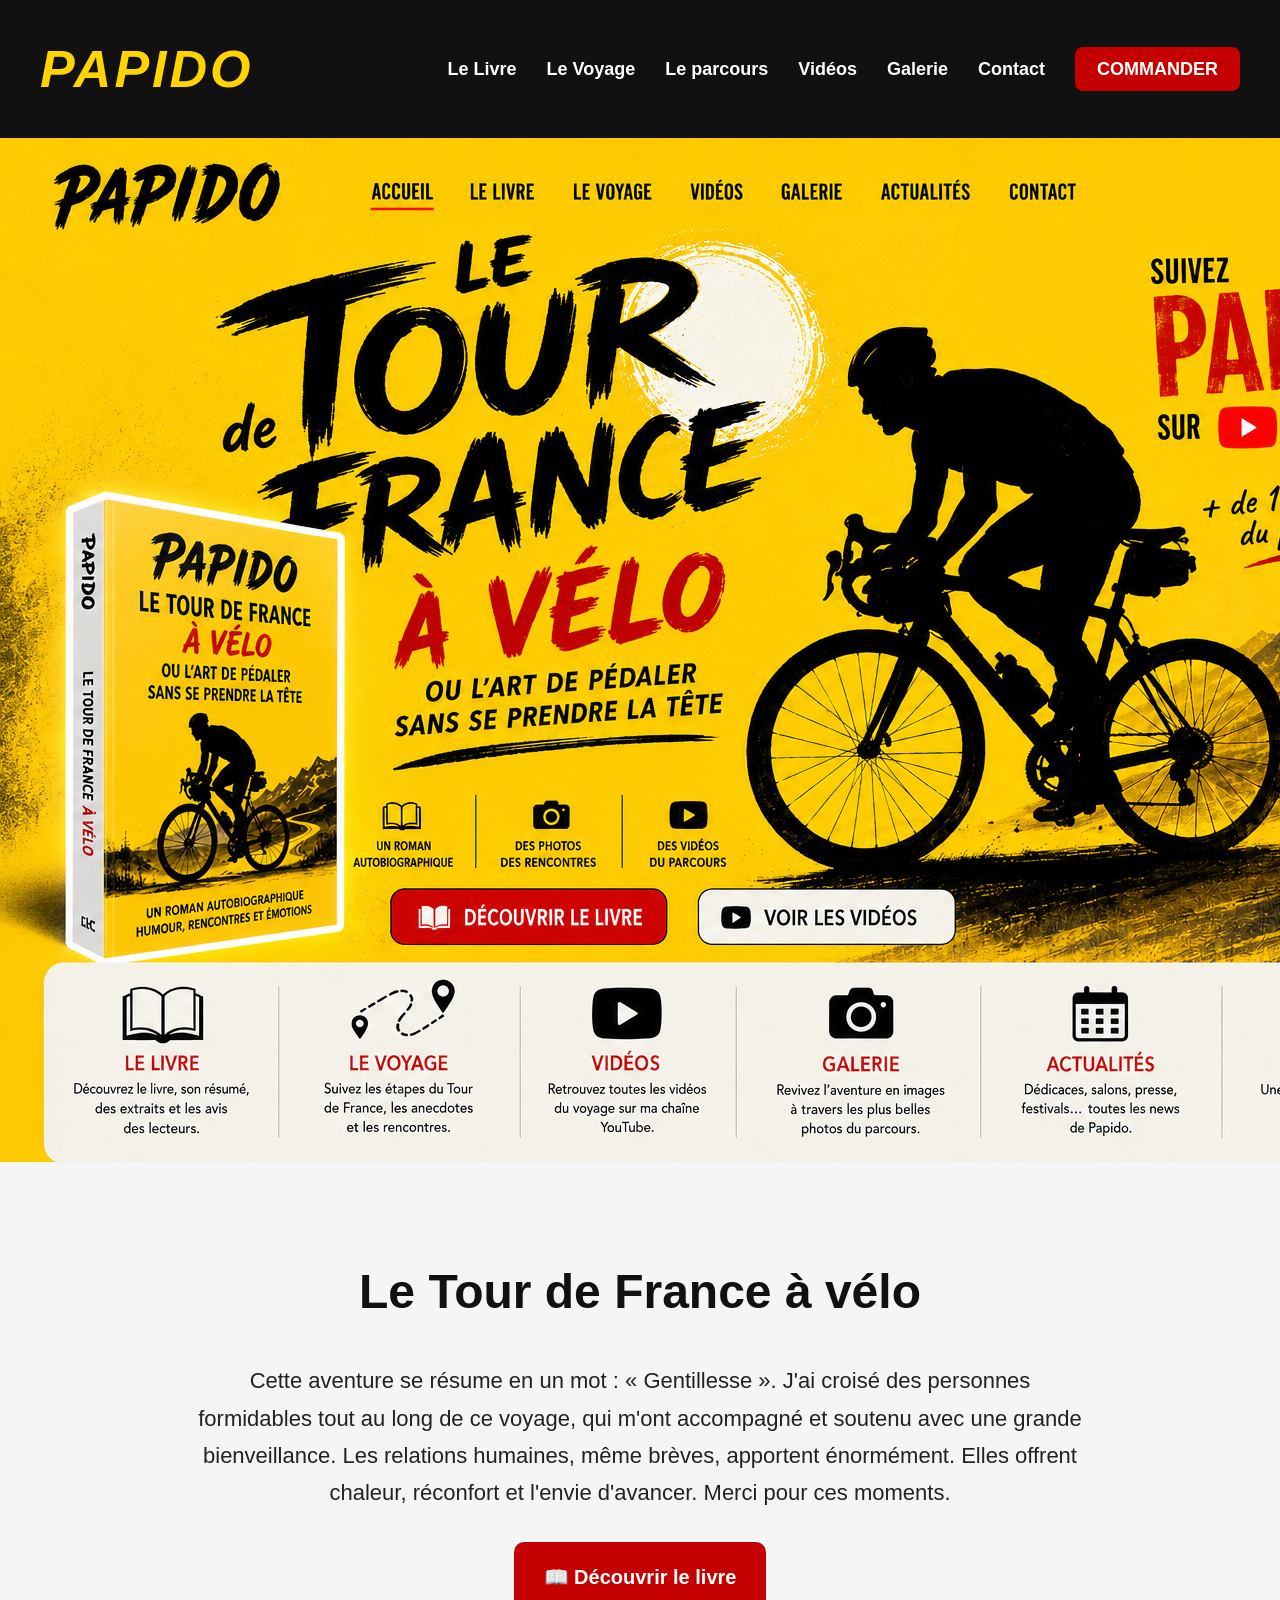
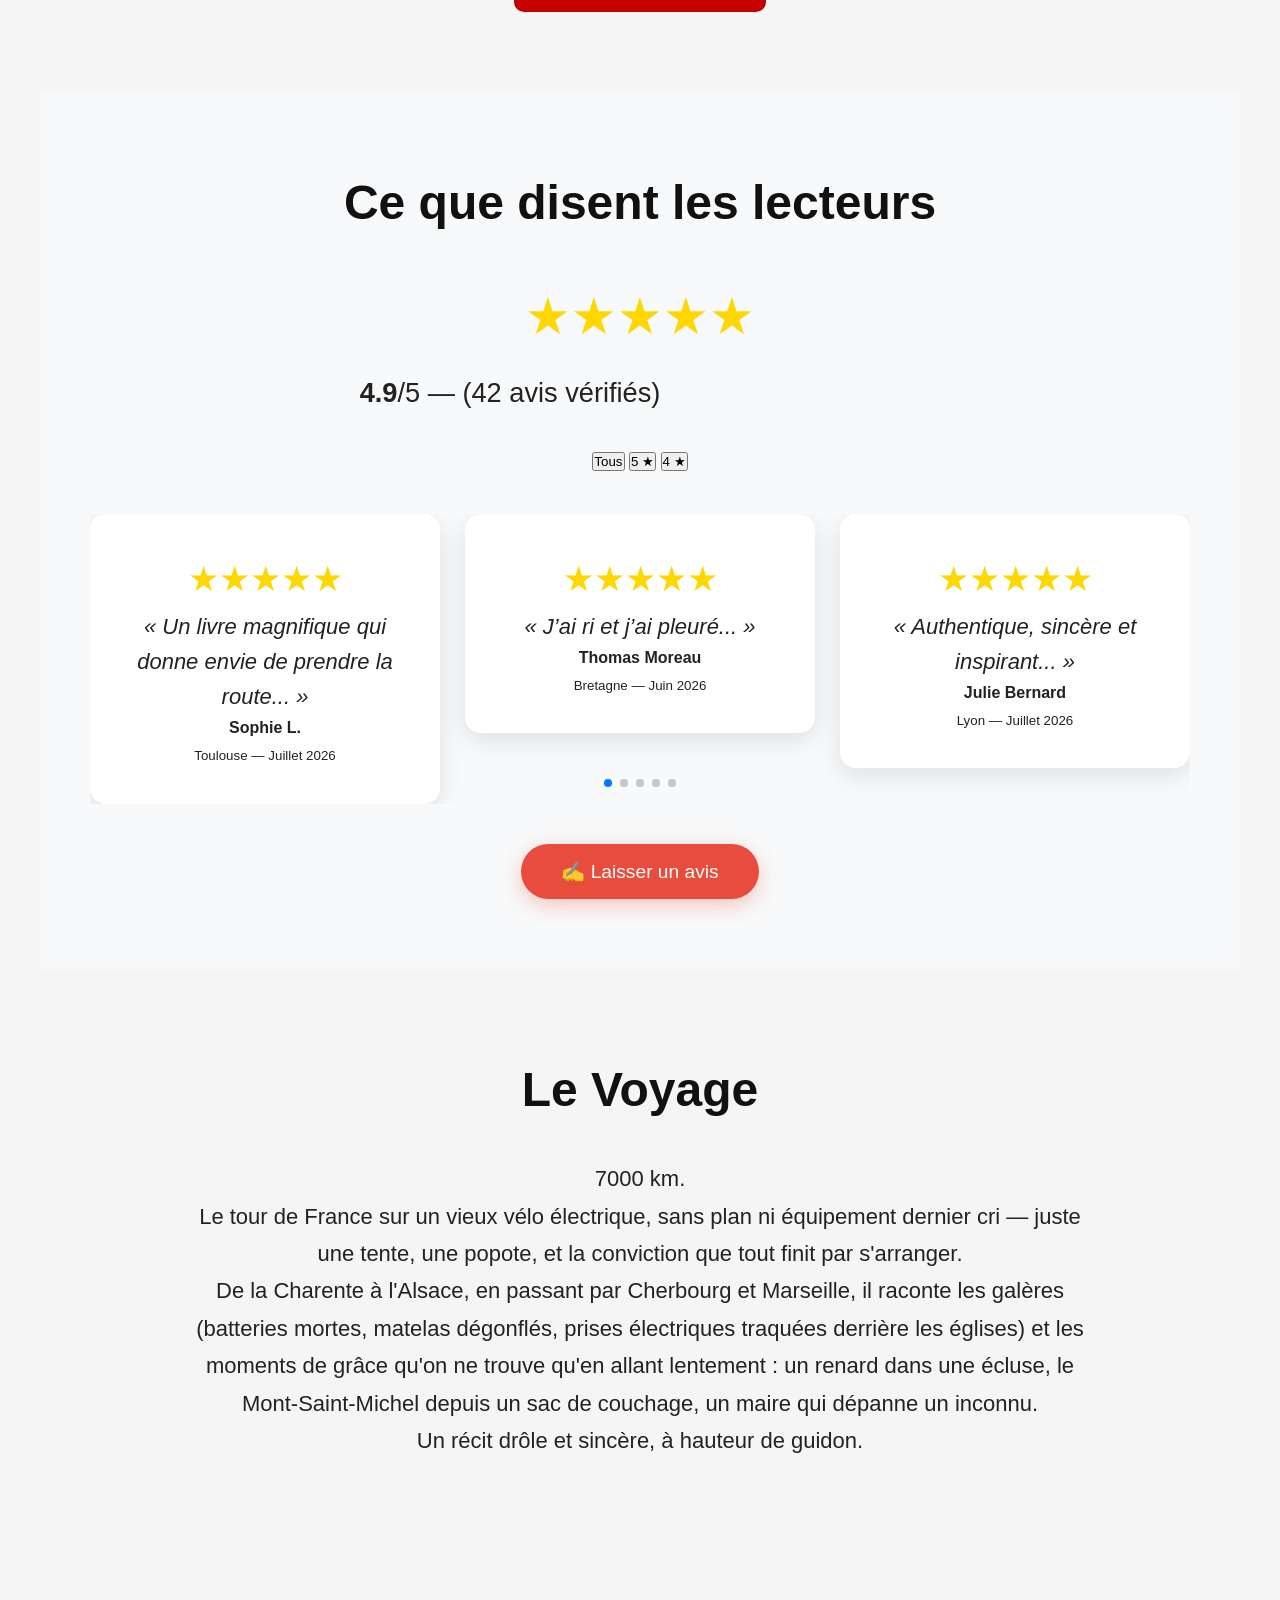
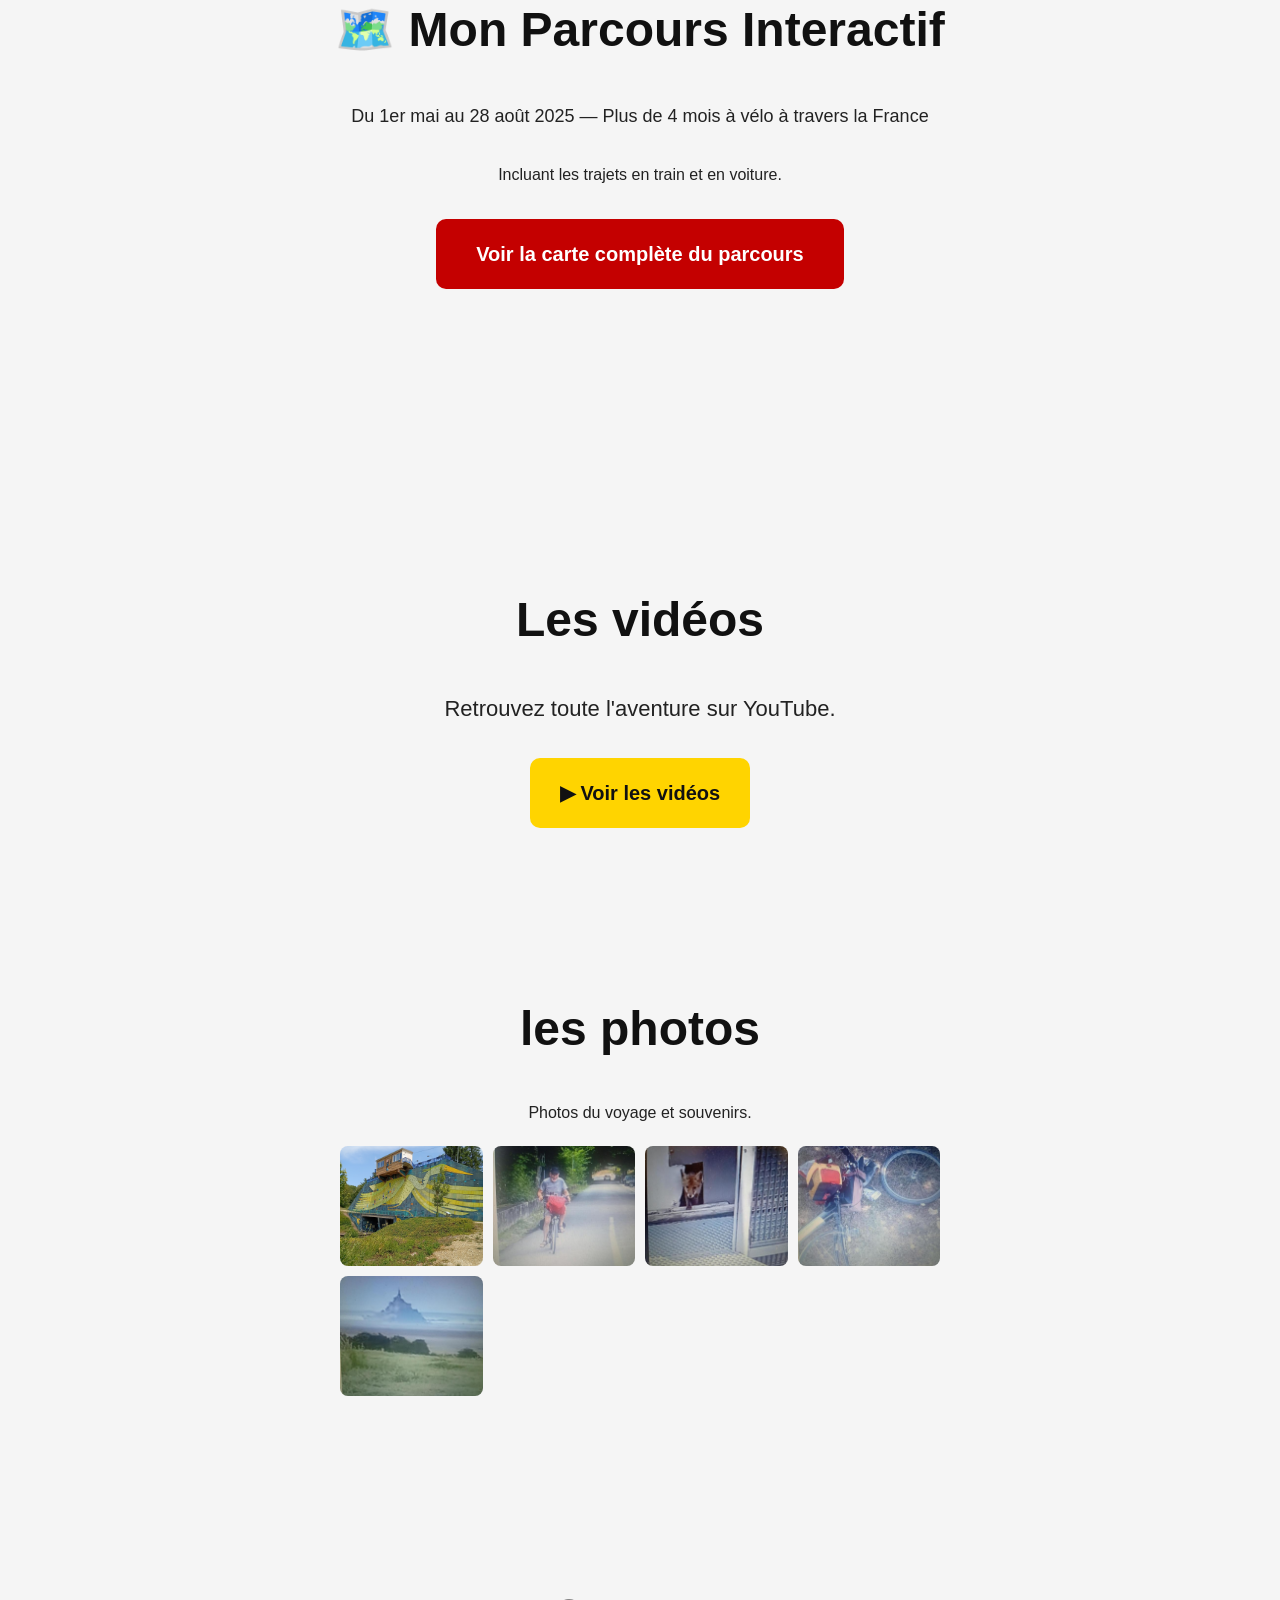
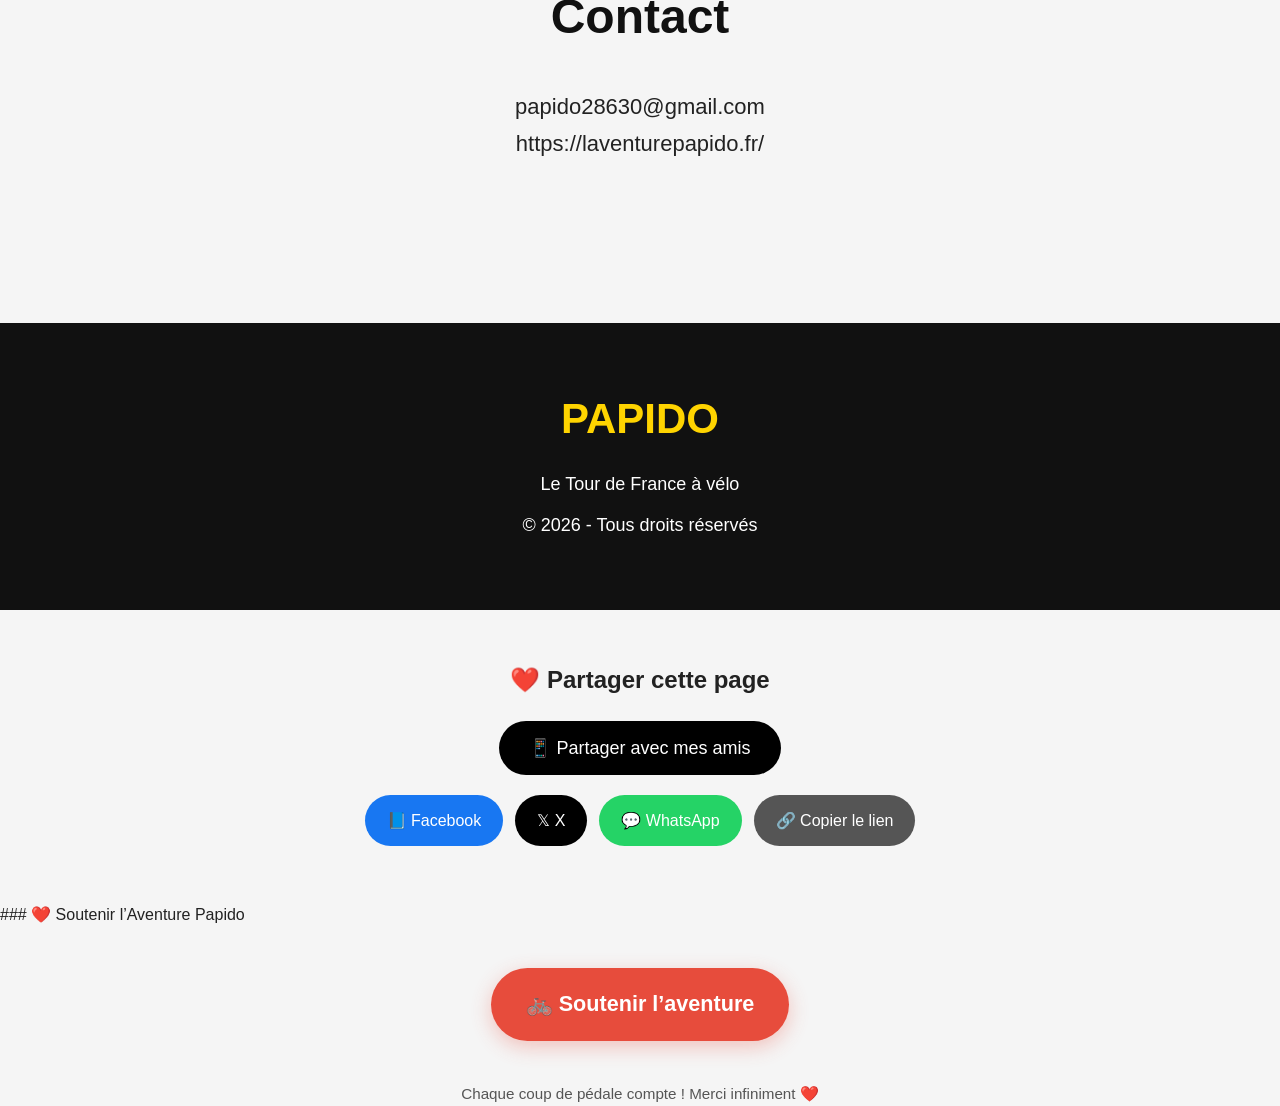
==== commit 367956e9: "Update index.html" ====
--- a/index.html
+++ b/index.html
@@ -65,7 +65,7 @@
     <a href="commande.html" class="btn-rouge">📖 Découvrir le livre</a>
 </section>
 
-<!-- ==================== SECTION AVIS (Version propre Niveau 3) ==================== -->
+<!-- ==================== SECTION AVIS NIVEAU 3 + Bouton ==================== -->
 <section id="avis" class="section" style="background:#f8f9fa; padding:70px 20px;">
     <h2 style="text-align:center; margin-bottom:30px;">Ce que disent les lecteurs</h2>
     
@@ -83,11 +83,23 @@
         <button class="filter-btn" data-filter="4">4 ★</button>
     </div>
 
-    <div class="swiper avis-swiper" style="max-width:1100px; margin:0 auto;">
+    <div class="swiper avis-swiper" style="max-width:1100px; margin:0 auto 40px auto;">
         <div class="swiper-wrapper" id="avis-container"></div>
         <div class="swiper-pagination"></div>
     </div>
-</section>
+
+    <!-- Bouton Laisser un avis -->
+    <div style="text-align:center;">
+        <button onclick="ouvrirFormulaireAvis()" 
+                style="background:#e74c3c; color:white; border:none; padding:16px 40px; 
+                       font-size:1.2rem; border-radius:50px; cursor:pointer; 
+                       box-shadow:0 6px 20px rgba(231,76,60,0.3);">
+            ✍️ Laisser un avis
+        </button>
+    </div>
+</section>
+
+
 <!-- ============================================================ -->
 
 <section id="voyage" class="section">
@@ -228,18 +240,16 @@
 <script src="https://cdn.jsdelivr.net/npm/swiper@11/swiper-bundle.min.js"></script>
 
 <script>
-// === AVIS PAPIDO - Version corrigée ===
-const avis = [
-    { stars: 5, text: "Un livre magnifique qui donne envie de prendre la route. On rit, on est ému, on a l’impression d’être avec Papido sur son vélo.", name: "Sophie L.", location: "Toulouse", date: "Juillet 2026" },
-    { stars: 5, text: "J’ai ri et j’ai pleuré. On se sent vraiment sur la route avec Papido. Un très beau récit d’aventure.", name: "Thomas Moreau", location: "Bretagne", date: "Juin 2026" },
-    { stars: 5, text: "Authentique, sincère et inspirant. Parfait pour rêver les soirs d’hiver.", name: "Julie Bernard", location: "Lyon", date: "Juillet 2026" },
-    { stars: 5, text: "On vit l’aventure avec lui. Un livre qui fait du bien et qui motive à sortir de sa zone de confort.", name: "Pierre Lambert", location: "Normandie", date: "Mai 2026" },
-    { stars: 4, text: "Très beau témoignage. Quelques longueurs mais l’esprit du voyage est magnifiquement transmis.", name: "Marie Leclerc", location: "Alsace", date: "Juillet 2026" }
+// === AVIS + FORMULAIRE ===
+const avis = [ /* tes avis ici, comme avant */ 
+    { stars: 5, text: "Un livre magnifique qui donne envie de prendre la route...", name: "Sophie L.", location: "Toulouse", date: "Juillet 2026" },
+    { stars: 5, text: "J’ai ri et j’ai pleuré...", name: "Thomas Moreau", location: "Bretagne", date: "Juin 2026" },
+    { stars: 5, text: "Authentique, sincère et inspirant...", name: "Julie Bernard", location: "Lyon", date: "Juillet 2026" },
+    { stars: 5, text: "On vit l’aventure avec lui...", name: "Pierre Lambert", location: "Normandie", date: "Mai 2026" },
+    { stars: 4, text: "Très beau témoignage...", name: "Marie Leclerc", location: "Alsace", date: "Juillet 2026" }
 ];
 
-function generateStars(n) {
-    return "★".repeat(n);
-}
+function generateStars(n) { return "★".repeat(n); }
 
 let swiperInstance;
 
@@ -247,46 +257,68 @@
     const container = document.getElementById('avis-container');
     container.innerHTML = '';
 
-    filteredAvis.forEach(avis => {
+    filteredAvis.forEach(a => {
         const slide = document.createElement('div');
         slide.className = 'swiper-slide';
         slide.innerHTML = `
-            <div style="background:white; padding:35px; border-radius:16px; box-shadow:0 8px 25px rgba(0,0,0,0.1); height:100%; text-align:left;">
-                <div style="color:#ffd700; font-size:2.2rem; margin-bottom:15px;">${generateStars(avis.stars)}</div>
-                <p style="font-style:italic; line-height:1.6; margin-bottom:20px;">« ${avis.text} »</p>
-                <strong>${avis.name}</strong><br>
-                <small>${avis.location} — ${avis.date}</small>
+            <div style="background:white; padding:35px; border-radius:16px; box-shadow:0 8px 25px rgba(0,0,0,0.1); height:100%;">
+                <div style="color:#ffd700; font-size:2.2rem;">${generateStars(a.stars)}</div>
+                <p style="font-style:italic; line-height:1.6;">« ${a.text} »</p>
+                <strong>${a.name}</strong><br>
+                <small>${a.location} — ${a.date}</small>
             </div>
         `;
         container.appendChild(slide);
     });
 
     if (swiperInstance) swiperInstance.destroy(true, true);
-    
     swiperInstance = new Swiper('.avis-swiper', {
         loop: true,
         autoplay: { delay: 5000 },
         pagination: { el: '.swiper-pagination', clickable: true },
         slidesPerView: 1,
         spaceBetween: 25,
-        breakpoints: {
-            768: { slidesPerView: 2 },
-            1024: { slidesPerView: 3 }
-        }
+        breakpoints: { 768: { slidesPerView: 2 }, 1024: { slidesPerView: 3 }}
     });
 }
 
-// Gestion des filtres
+// Filtres
 document.querySelectorAll('#avis .filter-btn').forEach(btn => {
     btn.addEventListener('click', () => {
         document.querySelectorAll('#avis .filter-btn').forEach(b => b.classList.remove('active'));
         btn.classList.add('active');
-        
         const filter = btn.dataset.filter;
         const filtered = filter === 'all' ? avis : avis.filter(a => a.stars === parseInt(filter));
         displayAvis(filtered);
     });
 });
+
+// Formulaire "Laisser un avis"
+function ouvrirFormulaireAvis() {
+    const nom = prompt("Votre prénom et nom :");
+    if (!nom) return;
+    
+    const note = prompt("Votre note sur 5 (ex: 5) :");
+    if (!note || note < 1 || note > 5) {
+        alert("Note invalide !");
+        return;
+    }
+    
+    const texte = prompt("Votre avis :");
+    if (!texte) return;
+
+    alert("✅ Merci " + nom + " !\n\nTon avis a été enregistré.\n(Il apparaîtrait ici si le site avait une base de données.)");
+    
+    // Option : ajouter temporairement l'avis dans le carrousel
+    avis.unshift({
+        stars: parseInt(note),
+        text: texte,
+        name: nom,
+        location: "Nouveau lecteur",
+        date: "Maintenant"
+    });
+    displayAvis(avis);
+}
 
 displayAvis(avis);
 </script>
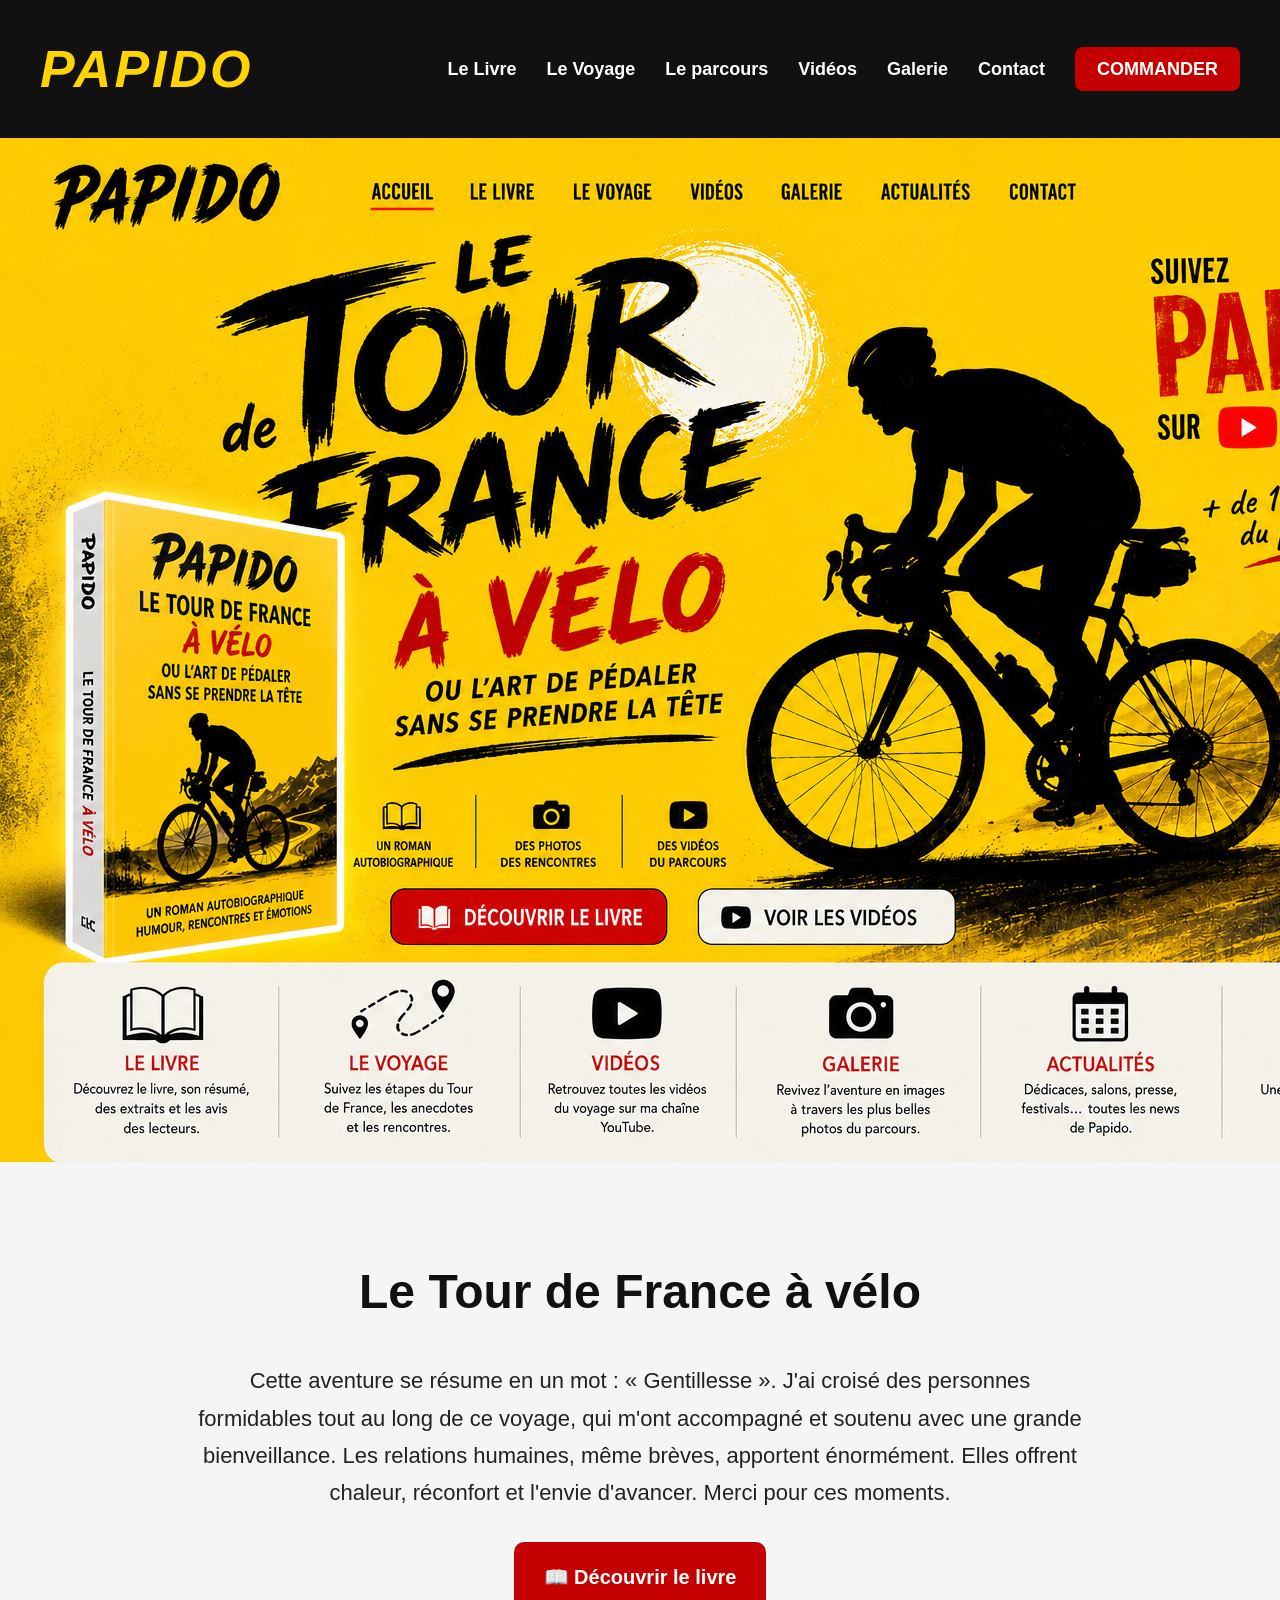
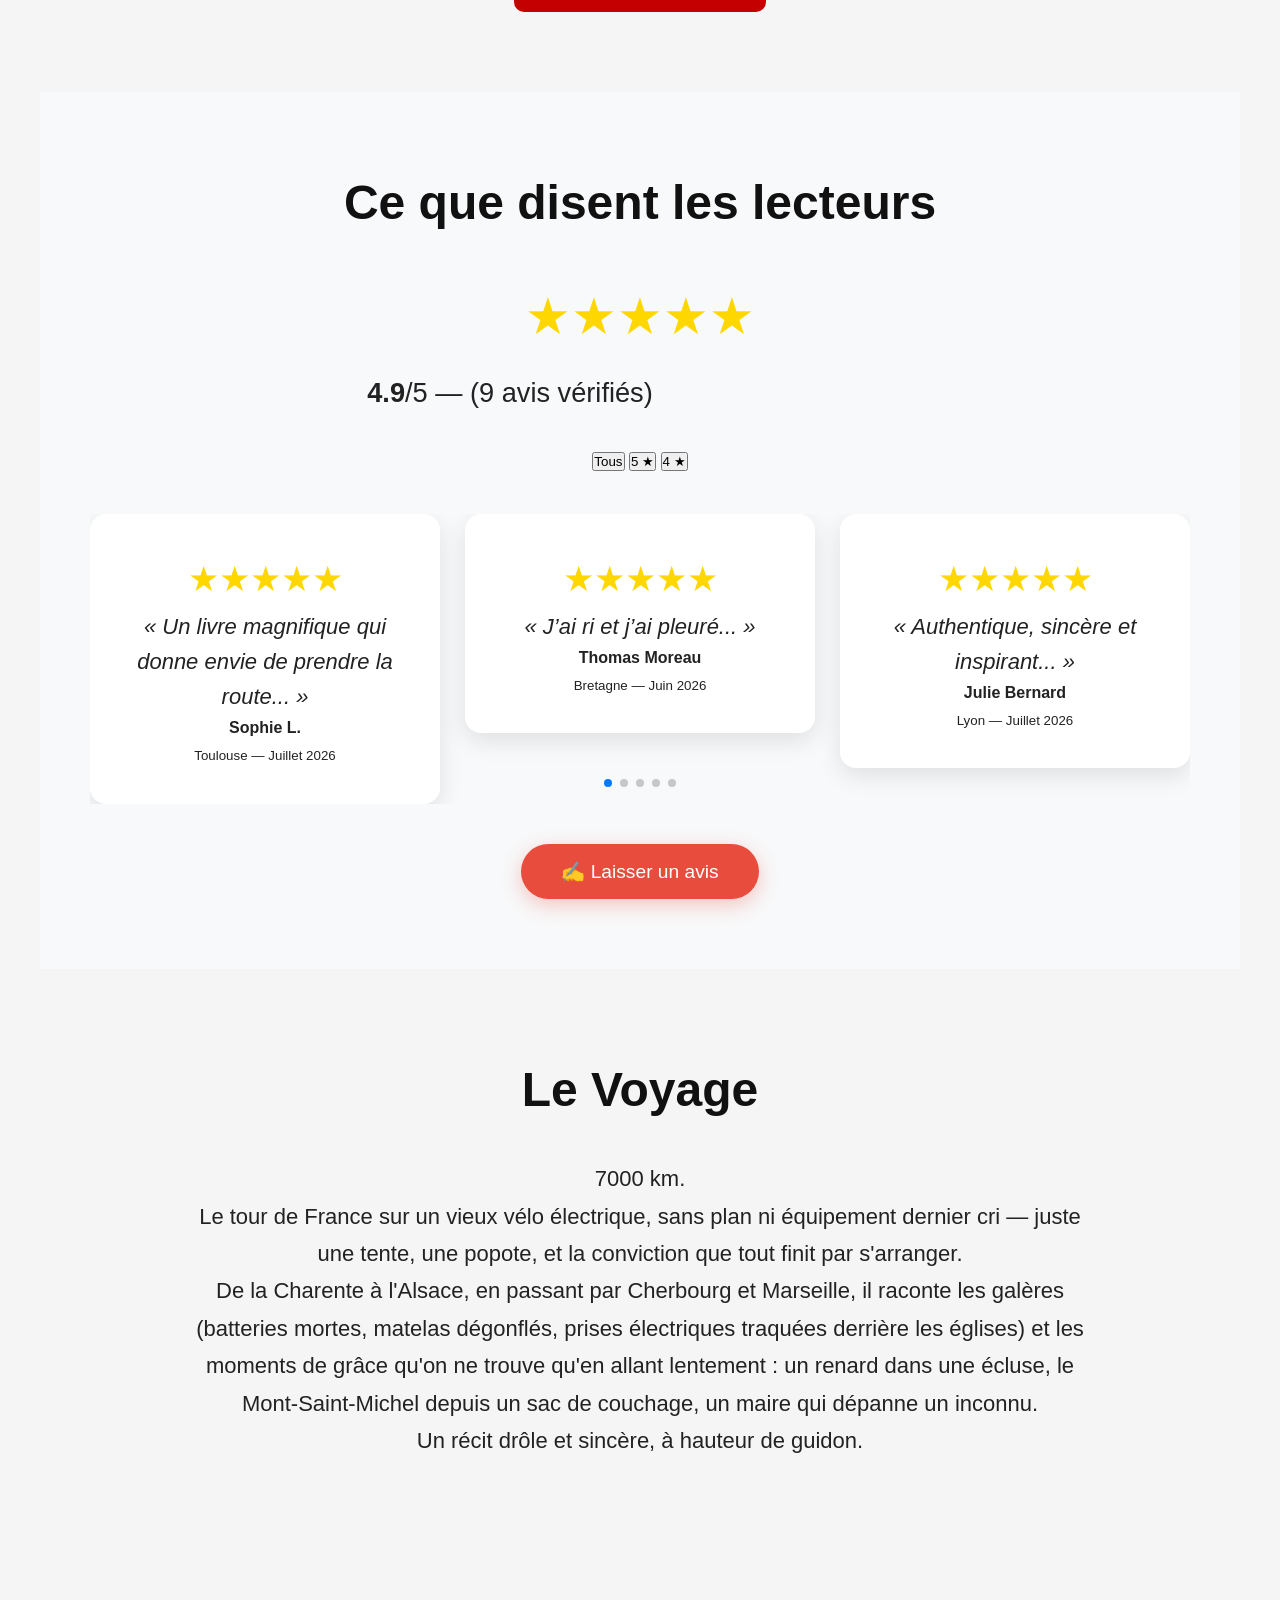
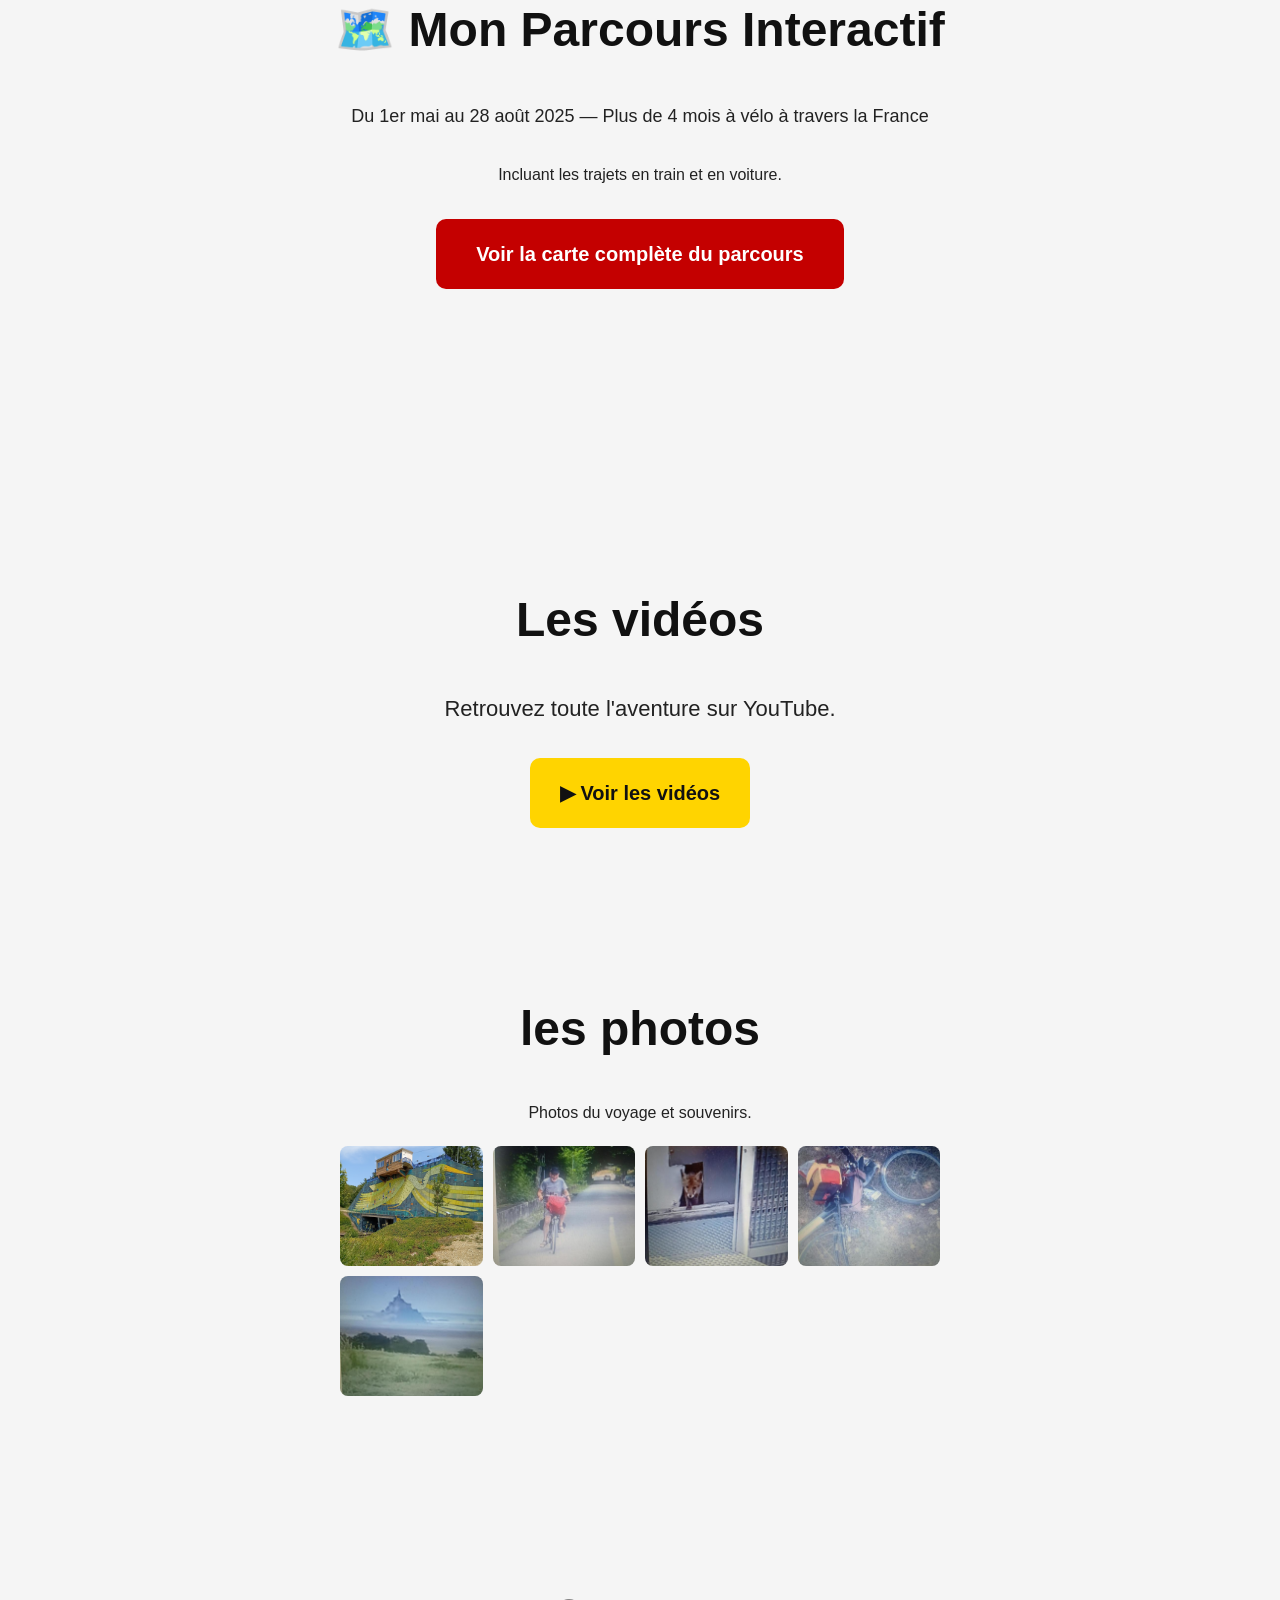
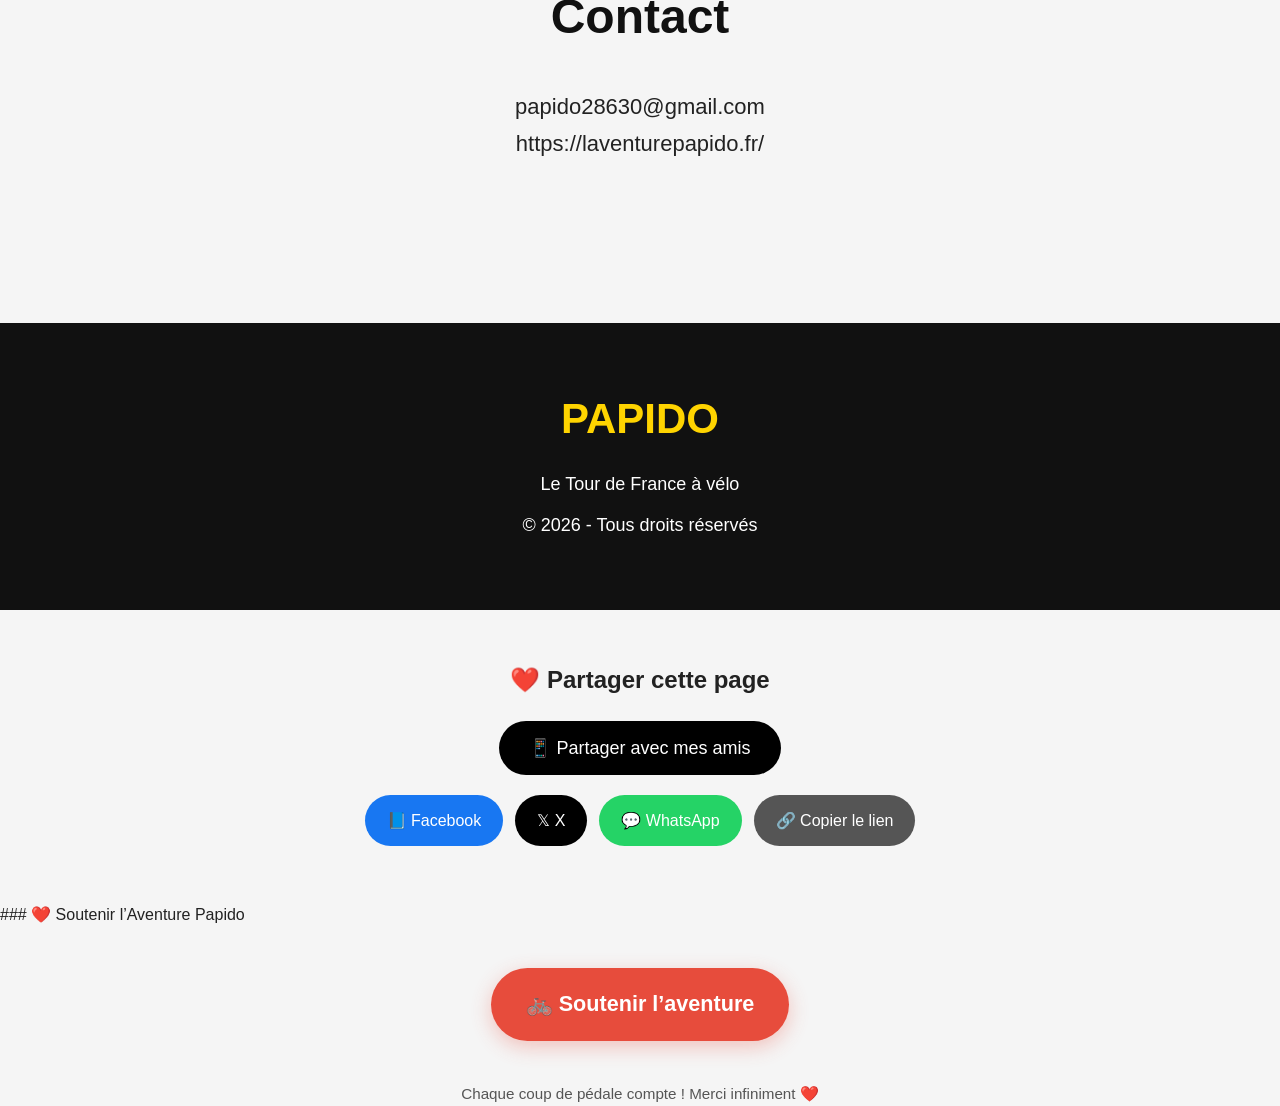
==== commit 8b7323f0: "Update total reviews count in index.html" ====
--- a/index.html
+++ b/index.html
@@ -73,7 +73,7 @@
         <div id="big-stars" style="color:#ffd700; font-size:3.2rem;">★★★★★</div>
         <p style="font-size:1.7rem; margin:10px 0;">
             <strong id="avg-rating">4.9</strong>/5 — 
-            <span id="total-reviews">(42 avis vérifiés)</span>
+            <span id="total-reviews">(9 avis vérifiés)</span>
         </p>
     </div>
 
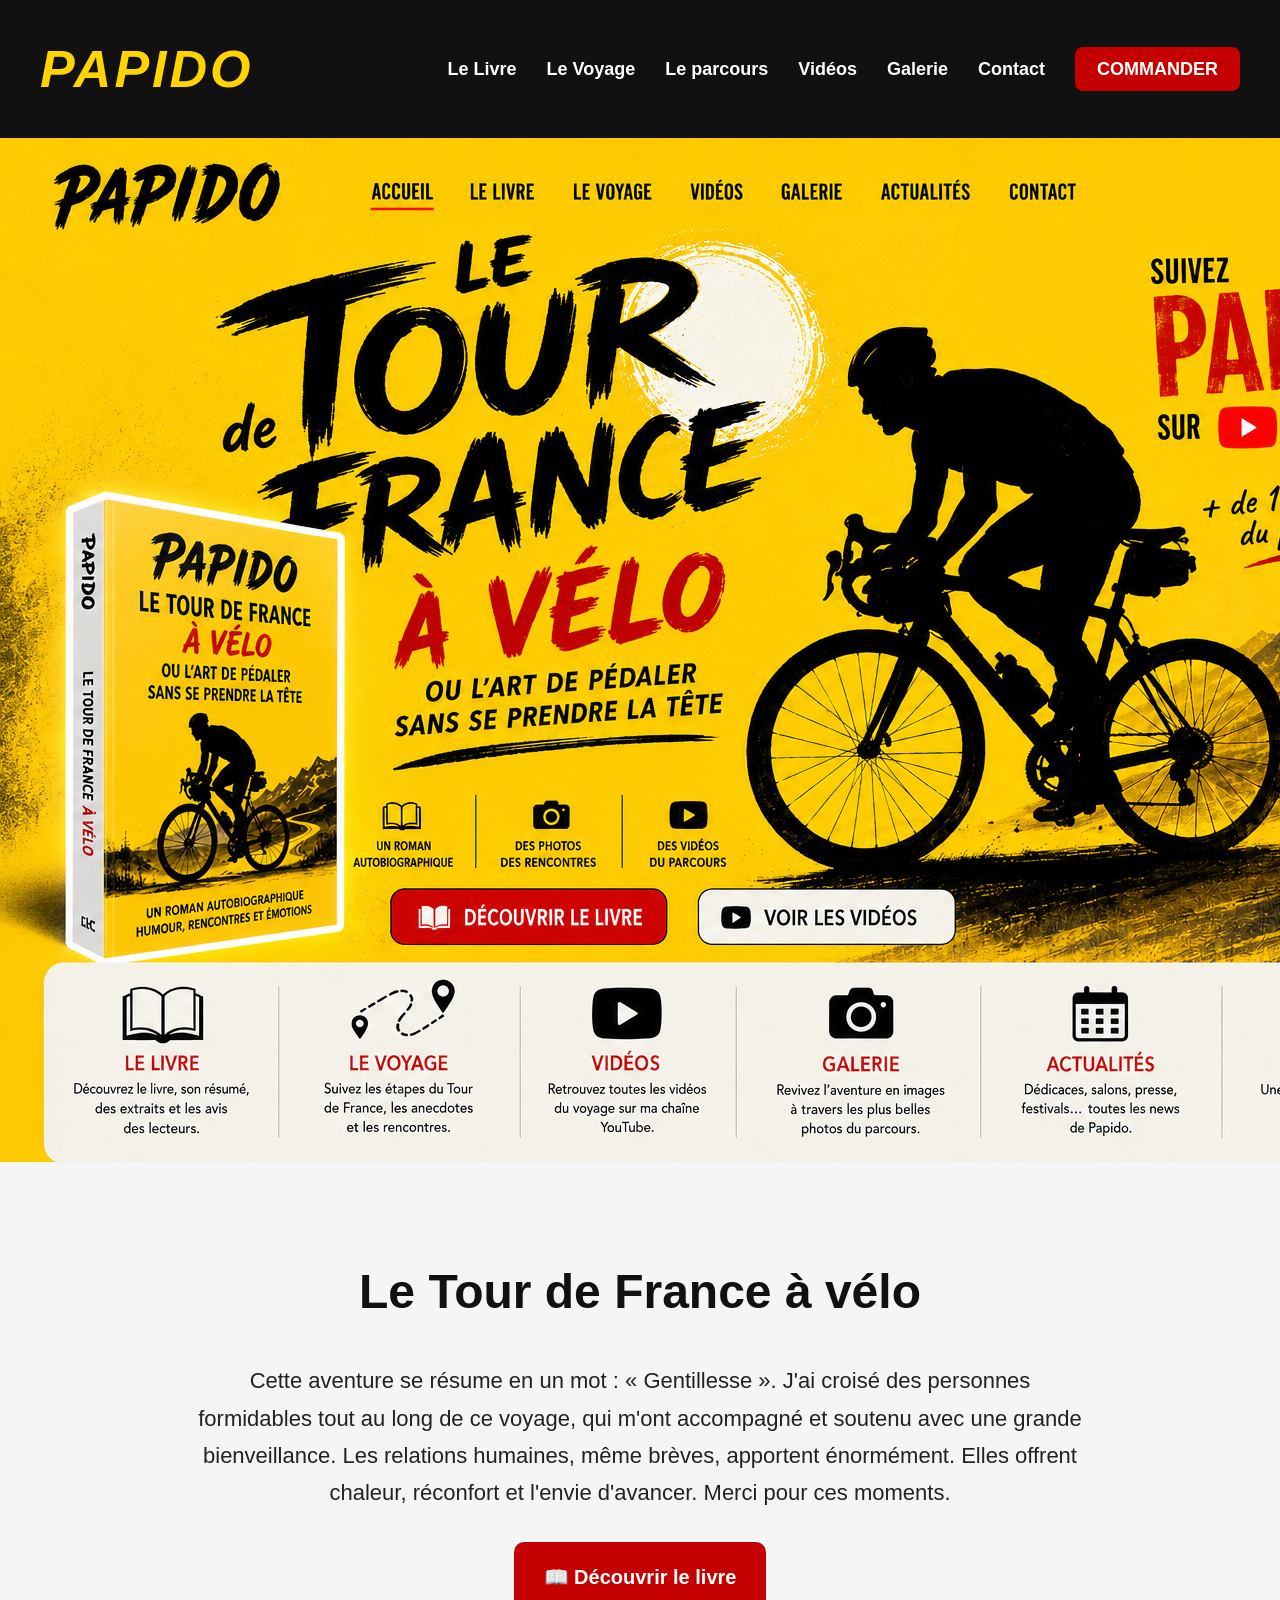
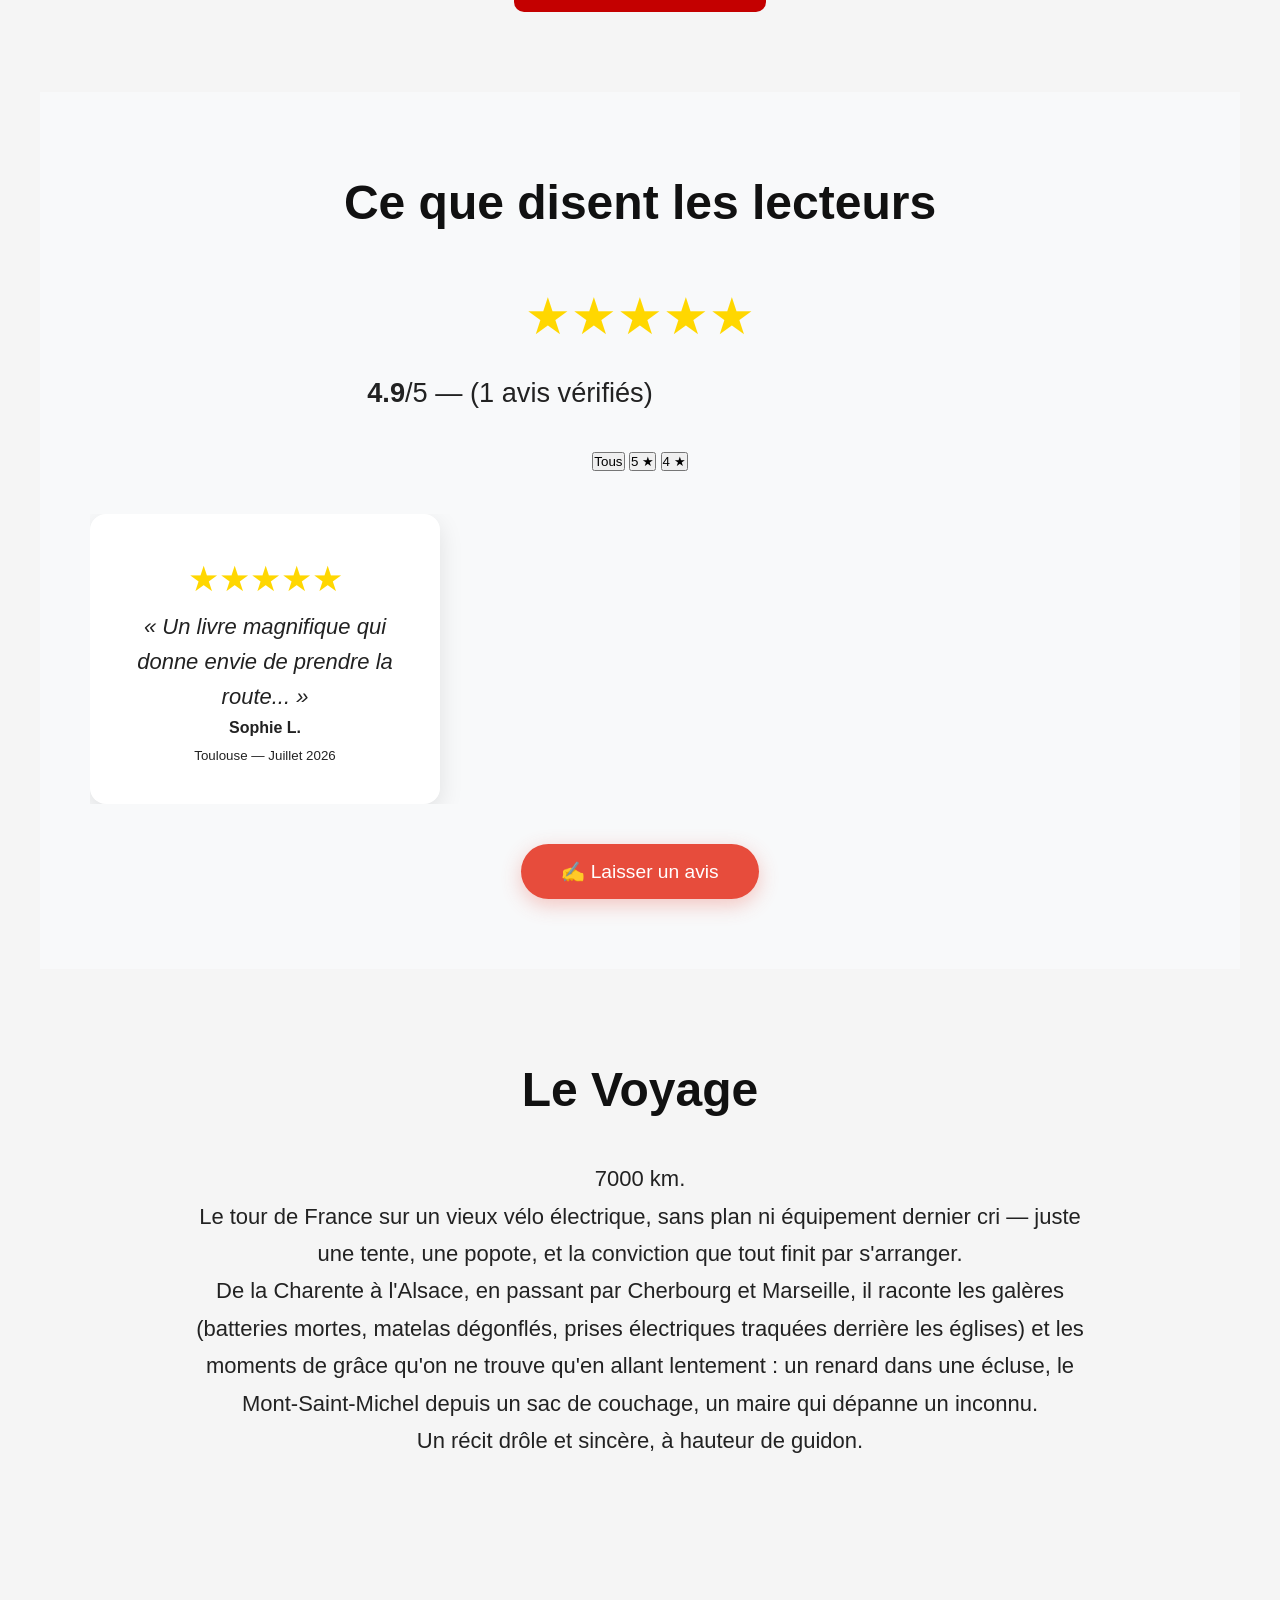
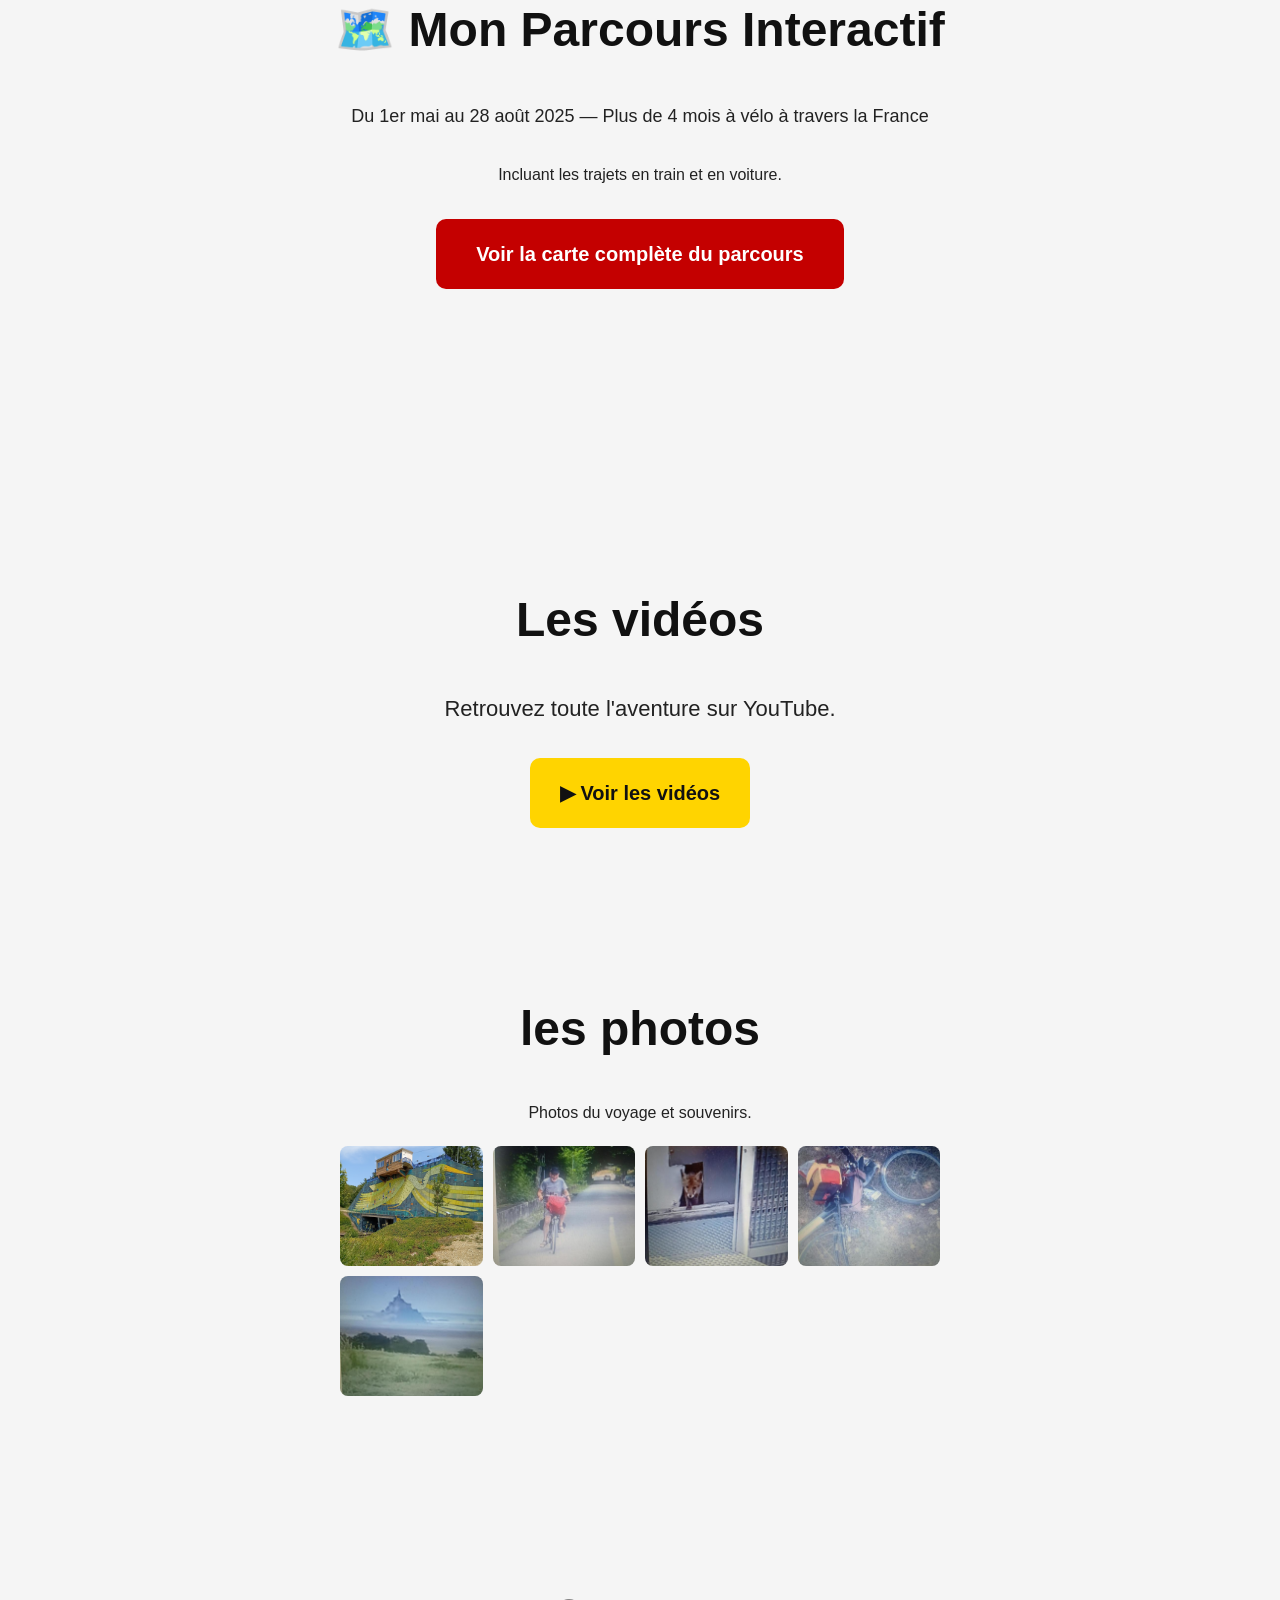
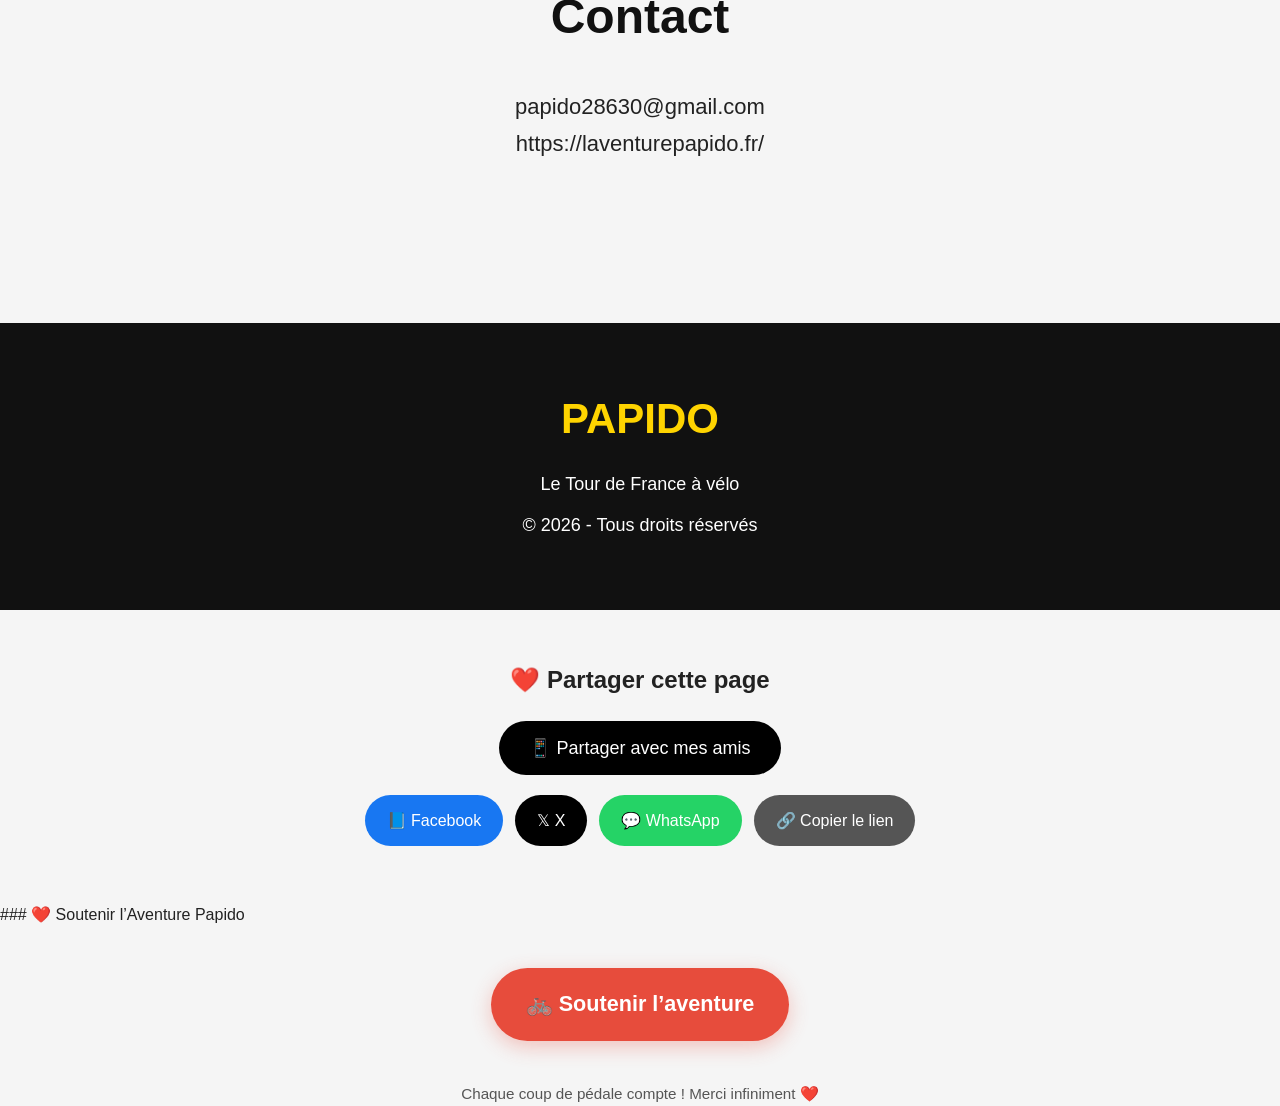
==== commit d9bd6927: "Update index.html" ====
--- a/index.html
+++ b/index.html
@@ -73,7 +73,7 @@
         <div id="big-stars" style="color:#ffd700; font-size:3.2rem;">★★★★★</div>
         <p style="font-size:1.7rem; margin:10px 0;">
             <strong id="avg-rating">4.9</strong>/5 — 
-            <span id="total-reviews">(9 avis vérifiés)</span>
+            <span id="total-reviews">(1 avis vérifiés)</span>
         </p>
     </div>
 
@@ -243,10 +243,7 @@
 // === AVIS + FORMULAIRE ===
 const avis = [ /* tes avis ici, comme avant */ 
     { stars: 5, text: "Un livre magnifique qui donne envie de prendre la route...", name: "Sophie L.", location: "Toulouse", date: "Juillet 2026" },
-    { stars: 5, text: "J’ai ri et j’ai pleuré...", name: "Thomas Moreau", location: "Bretagne", date: "Juin 2026" },
-    { stars: 5, text: "Authentique, sincère et inspirant...", name: "Julie Bernard", location: "Lyon", date: "Juillet 2026" },
-    { stars: 5, text: "On vit l’aventure avec lui...", name: "Pierre Lambert", location: "Normandie", date: "Mai 2026" },
-    { stars: 4, text: "Très beau témoignage...", name: "Marie Leclerc", location: "Alsace", date: "Juillet 2026" }
+   
 ];
 
 function generateStars(n) { return "★".repeat(n); }
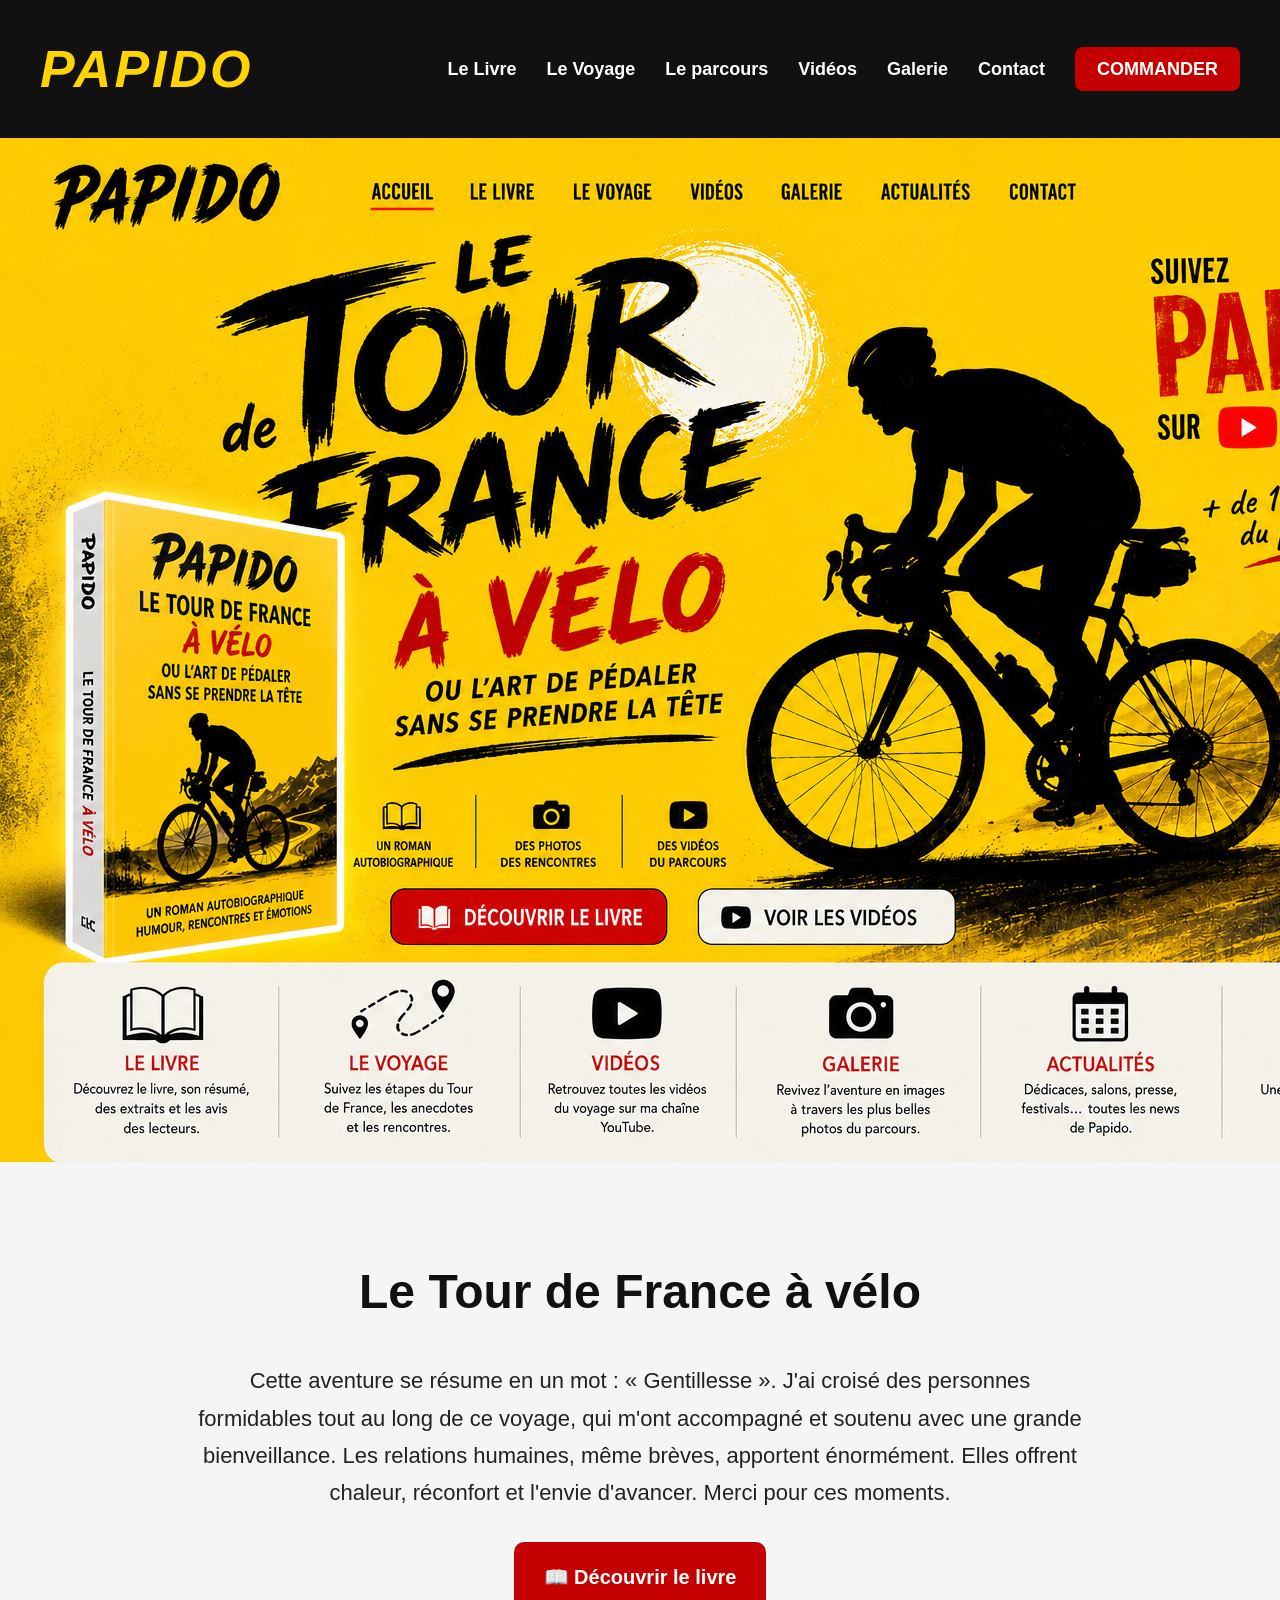
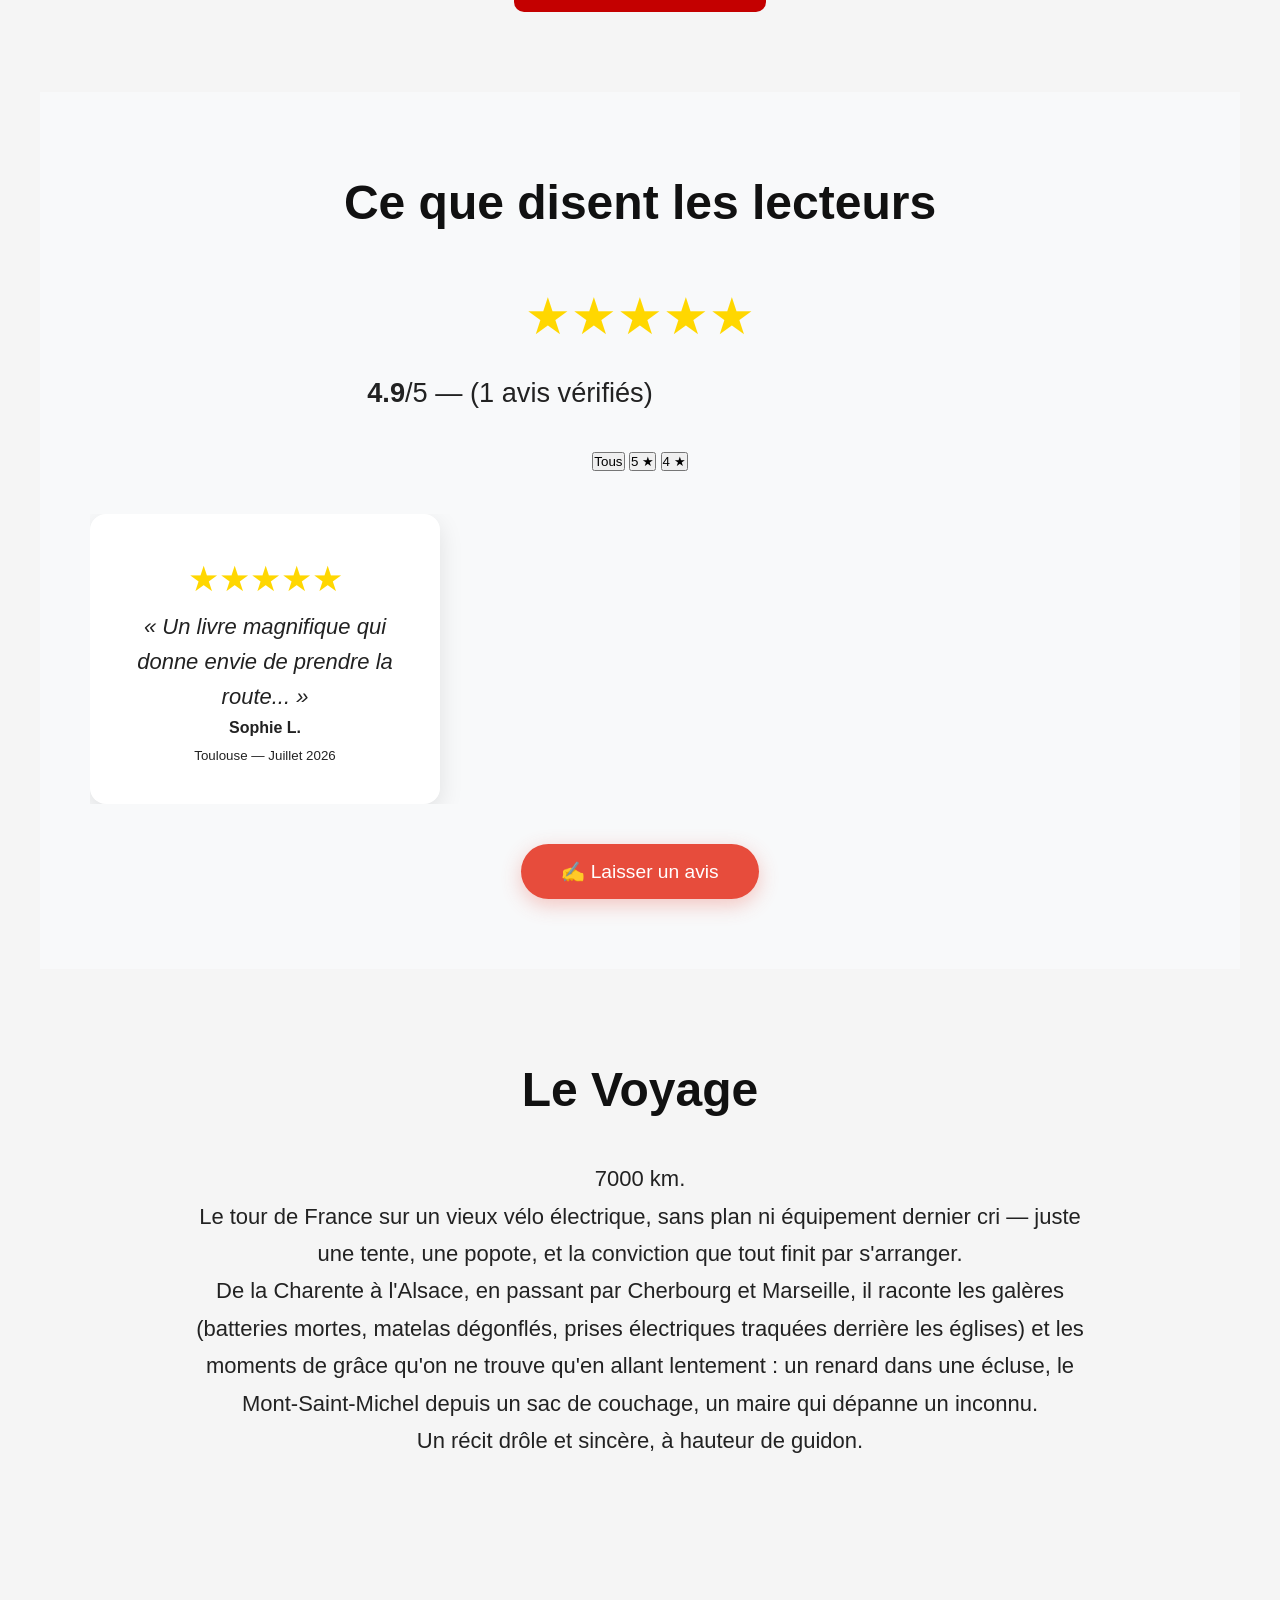
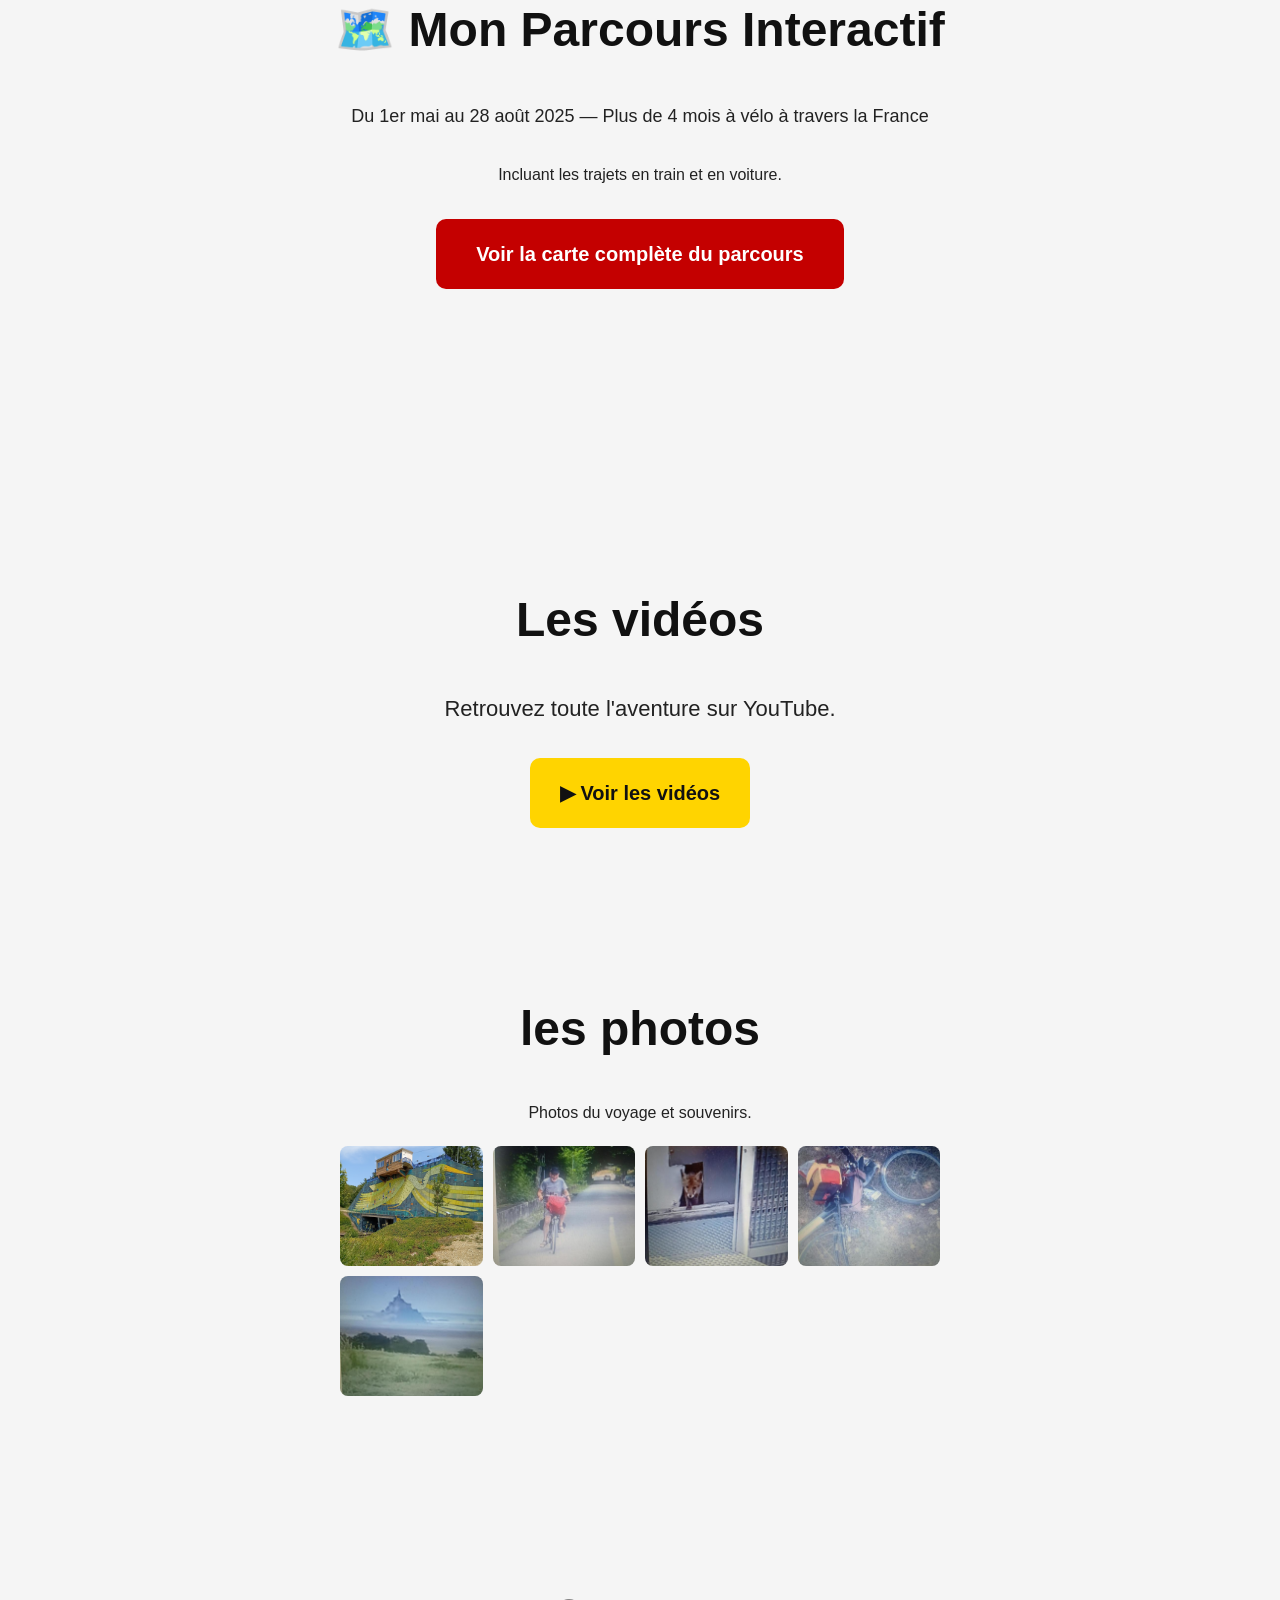
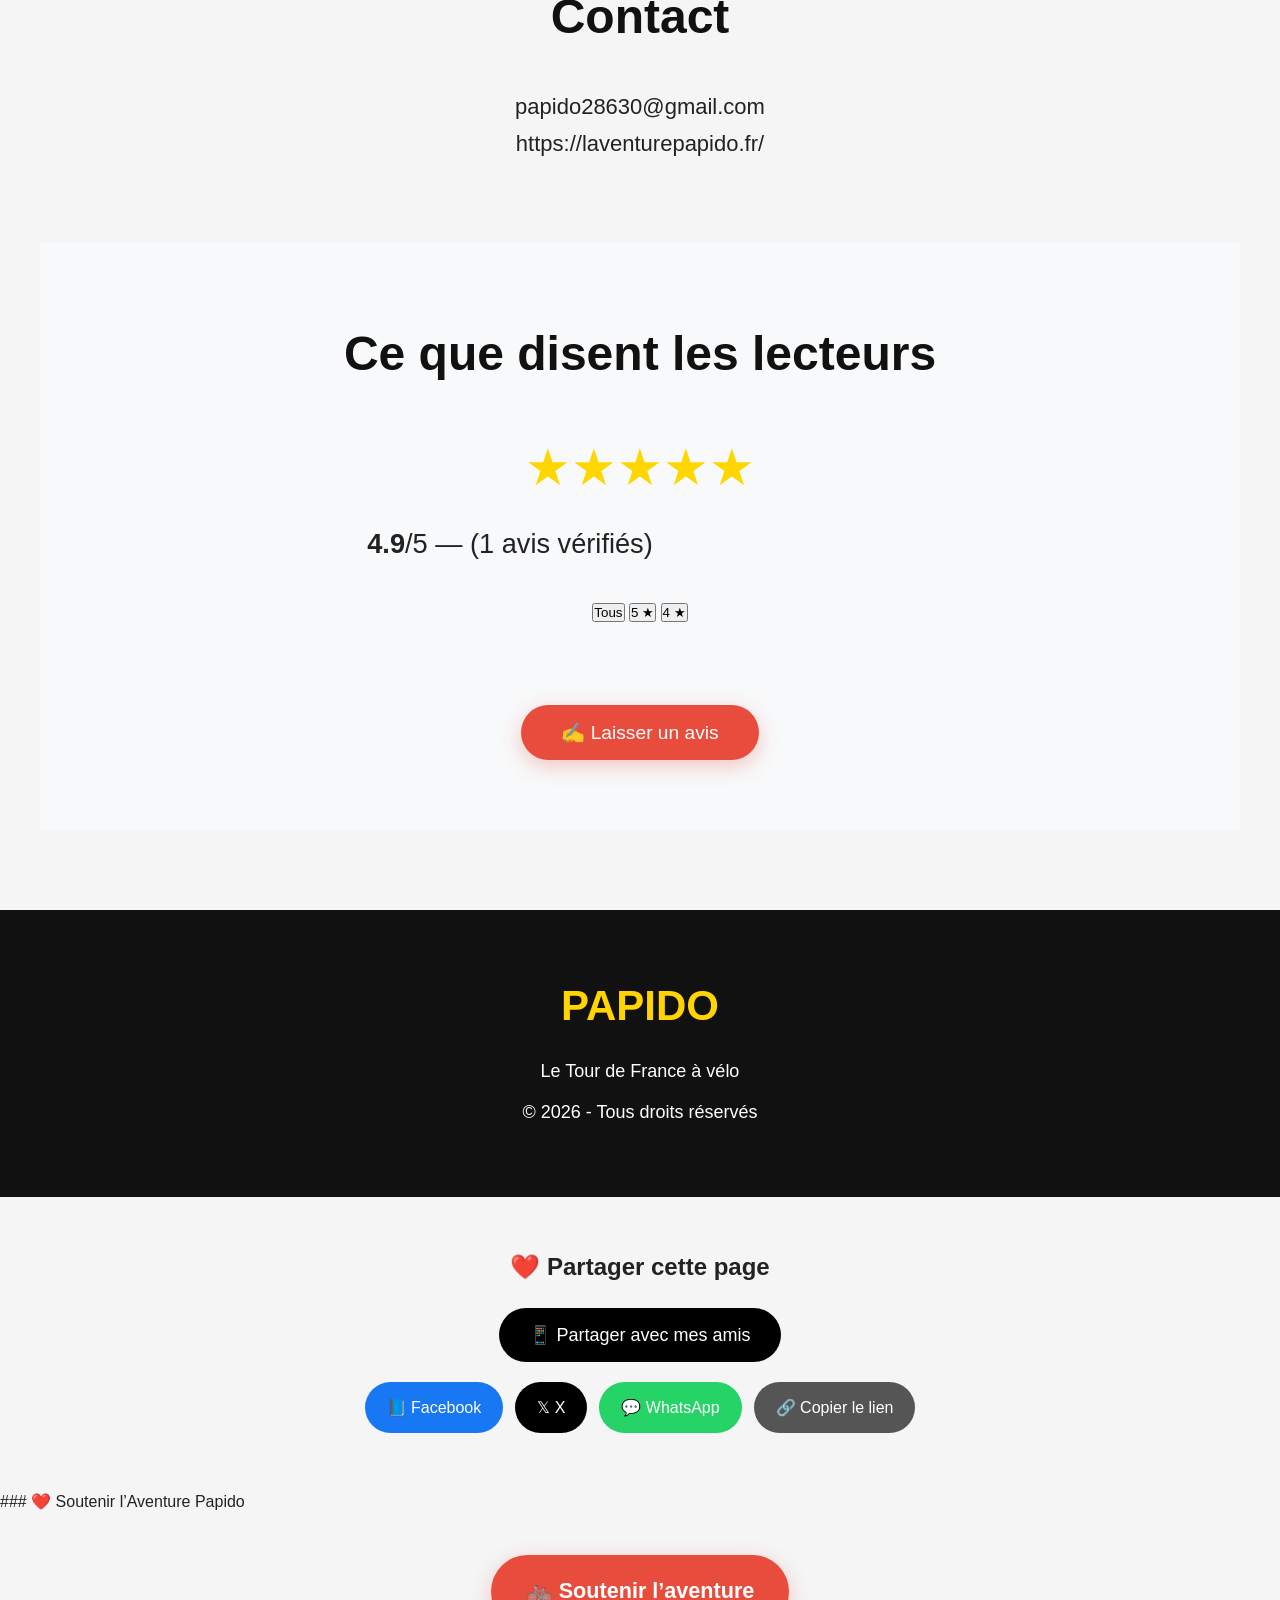
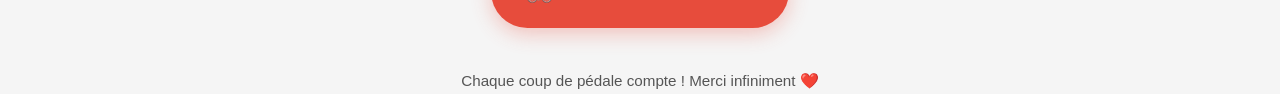
==== commit 3579ef34: "Add review section with rating and feedback buttons" ====
--- a/index.html
+++ b/index.html
@@ -204,6 +204,42 @@
 
 </section>
 
+<!-- ==================== SECTION AVIS NIVEAU 3 + Bouton ==================== -->
+<section id="avis" class="section" style="background:#f8f9fa; padding:70px 20px;">
+    <h2 style="text-align:center; margin-bottom:30px;">Ce que disent les lecteurs</h2>
+    
+    <div style="text-align:center; margin:30px 0;">
+        <div id="big-stars" style="color:#ffd700; font-size:3.2rem;">★★★★★</div>
+        <p style="font-size:1.7rem; margin:10px 0;">
+            <strong id="avg-rating">4.9</strong>/5 — 
+            <span id="total-reviews">(1 avis vérifiés)</span>
+        </p>
+    </div>
+
+    <div style="text-align:center; margin:25px 0 40px 0;">
+        <button class="filter-btn active" data-filter="all">Tous</button>
+        <button class="filter-btn" data-filter="5">5 ★</button>
+        <button class="filter-btn" data-filter="4">4 ★</button>
+    </div>
+
+    <div class="swiper avis-swiper" style="max-width:1100px; margin:0 auto 40px auto;">
+        <div class="swiper-wrapper" id="avis-container"></div>
+        <div class="swiper-pagination"></div>
+    </div>
+
+    <!-- Bouton Laisser un avis -->
+    <div style="text-align:center;">
+        <button onclick="ouvrirFormulaireAvis()" 
+                style="background:#e74c3c; color:white; border:none; padding:16px 40px; 
+                       font-size:1.2rem; border-radius:50px; cursor:pointer; 
+                       box-shadow:0 6px 20px rgba(231,76,60,0.3);">
+            ✍️ Laisser un avis
+        </button>
+    </div>
+</section>
+
+
+    
 <footer>
 
 <h2>PAPIDO</h2>
--- a/style.css
+++ b/style.css
@@ -525,27 +525,3 @@
 }
 
 }
-
-<!-- ====================== PARTAGE ====================== -->
-<h3 style="margin-top:40px;">❤️ Partager cette page</h3>
-
-<button id="shareNative" class="share-btn native" style="font-size:18px; padding:14px 24px; margin-bottom:15px;">
-    📱 Partager avec mes amis
-</button>
-
-<div class="share-buttons">
-    <a href="#" onclick="shareTo('facebook')" class="share-btn facebook">📘 Facebook</a>
-    <a href="#" onclick="shareTo('x')" class="share-btn x">𝕏 X</a>
-    <a href="#" onclick="shareTo('whatsapp')" class="share-btn whatsapp">💬 WhatsApp</a>
-    <a href="#" onclick="shareTo('linkedin')" class="share-btn linkedin">💼 LinkedIn</a>
-    <a href="#" onclick="copyLink()" class="share-btn copy">🔗 Copier le lien</a>
-</div>
-
-<style>
-    /* Colle ici le CSS que je t'ai donné précédemment */
-</style>
-
-<script>
-    // Colle ici tout le code JavaScript que je t'ai donné
-</script>
-<!-- ==================================================== -->
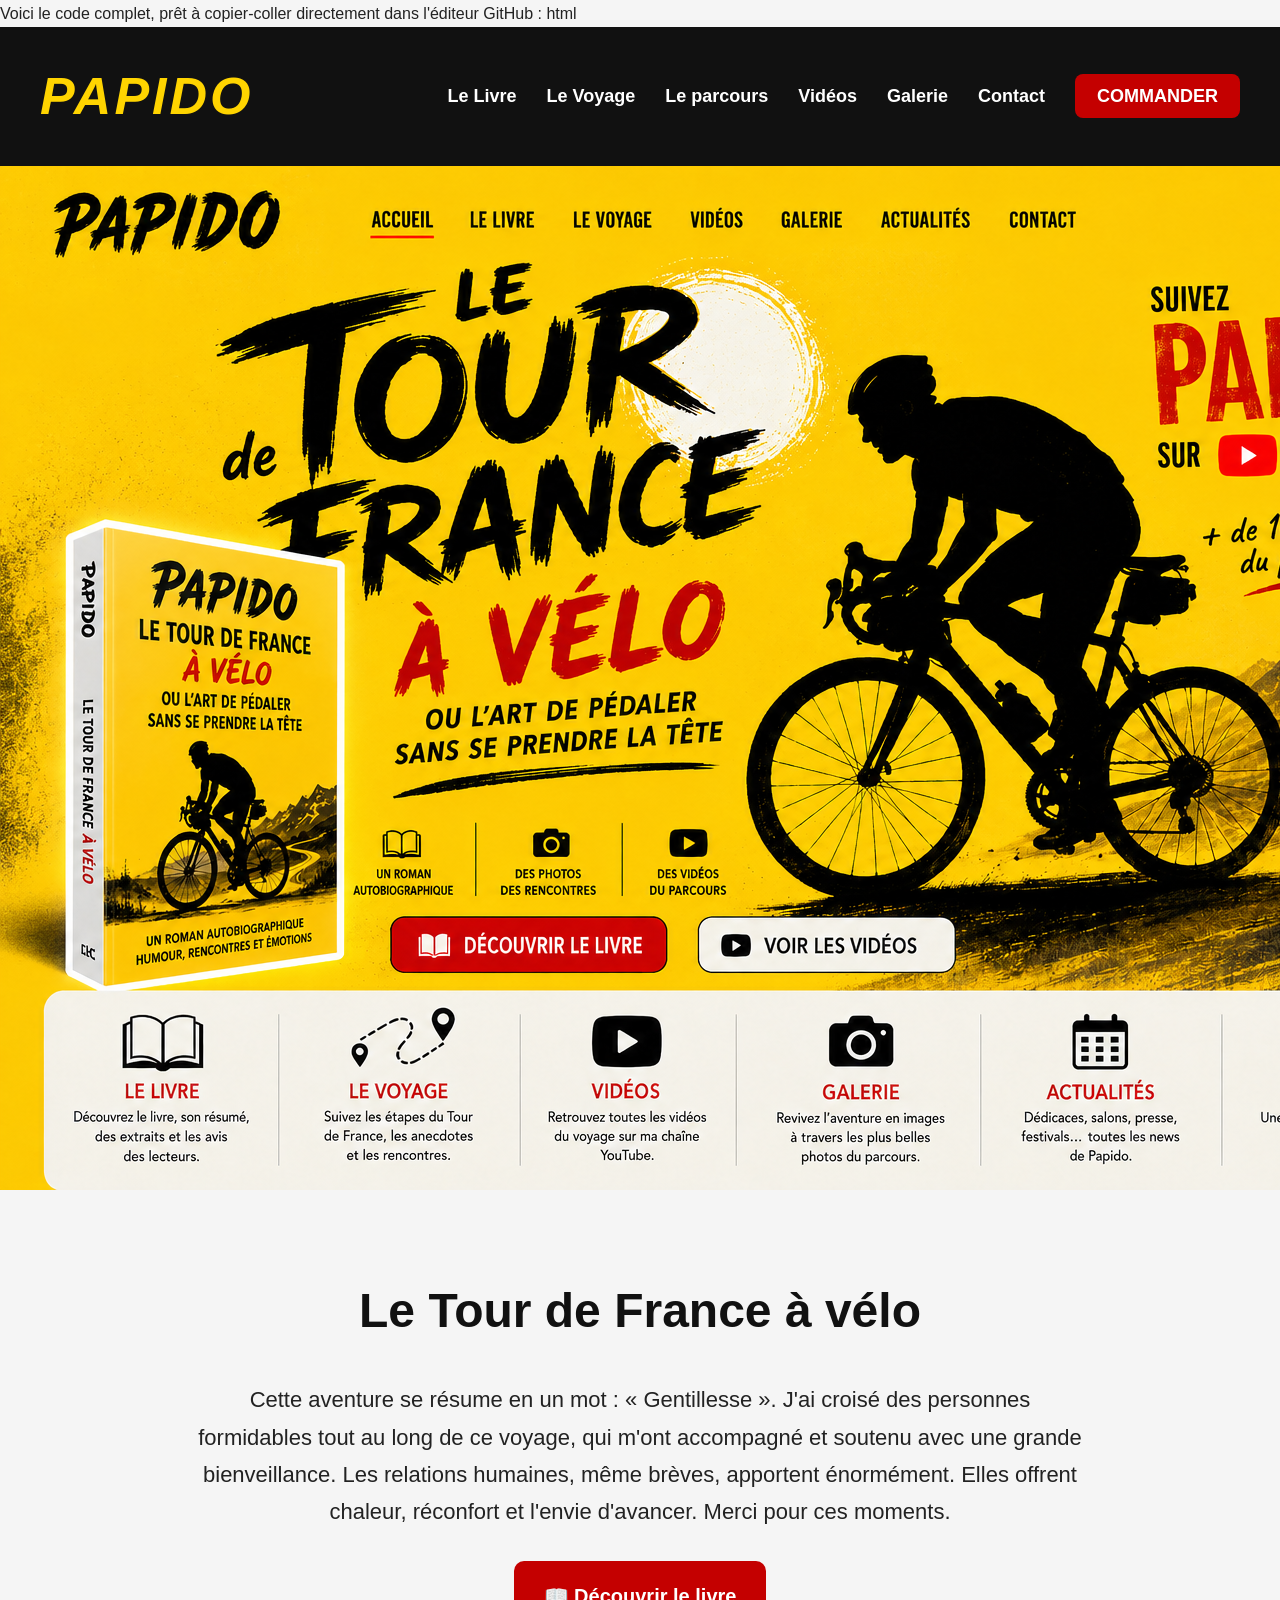
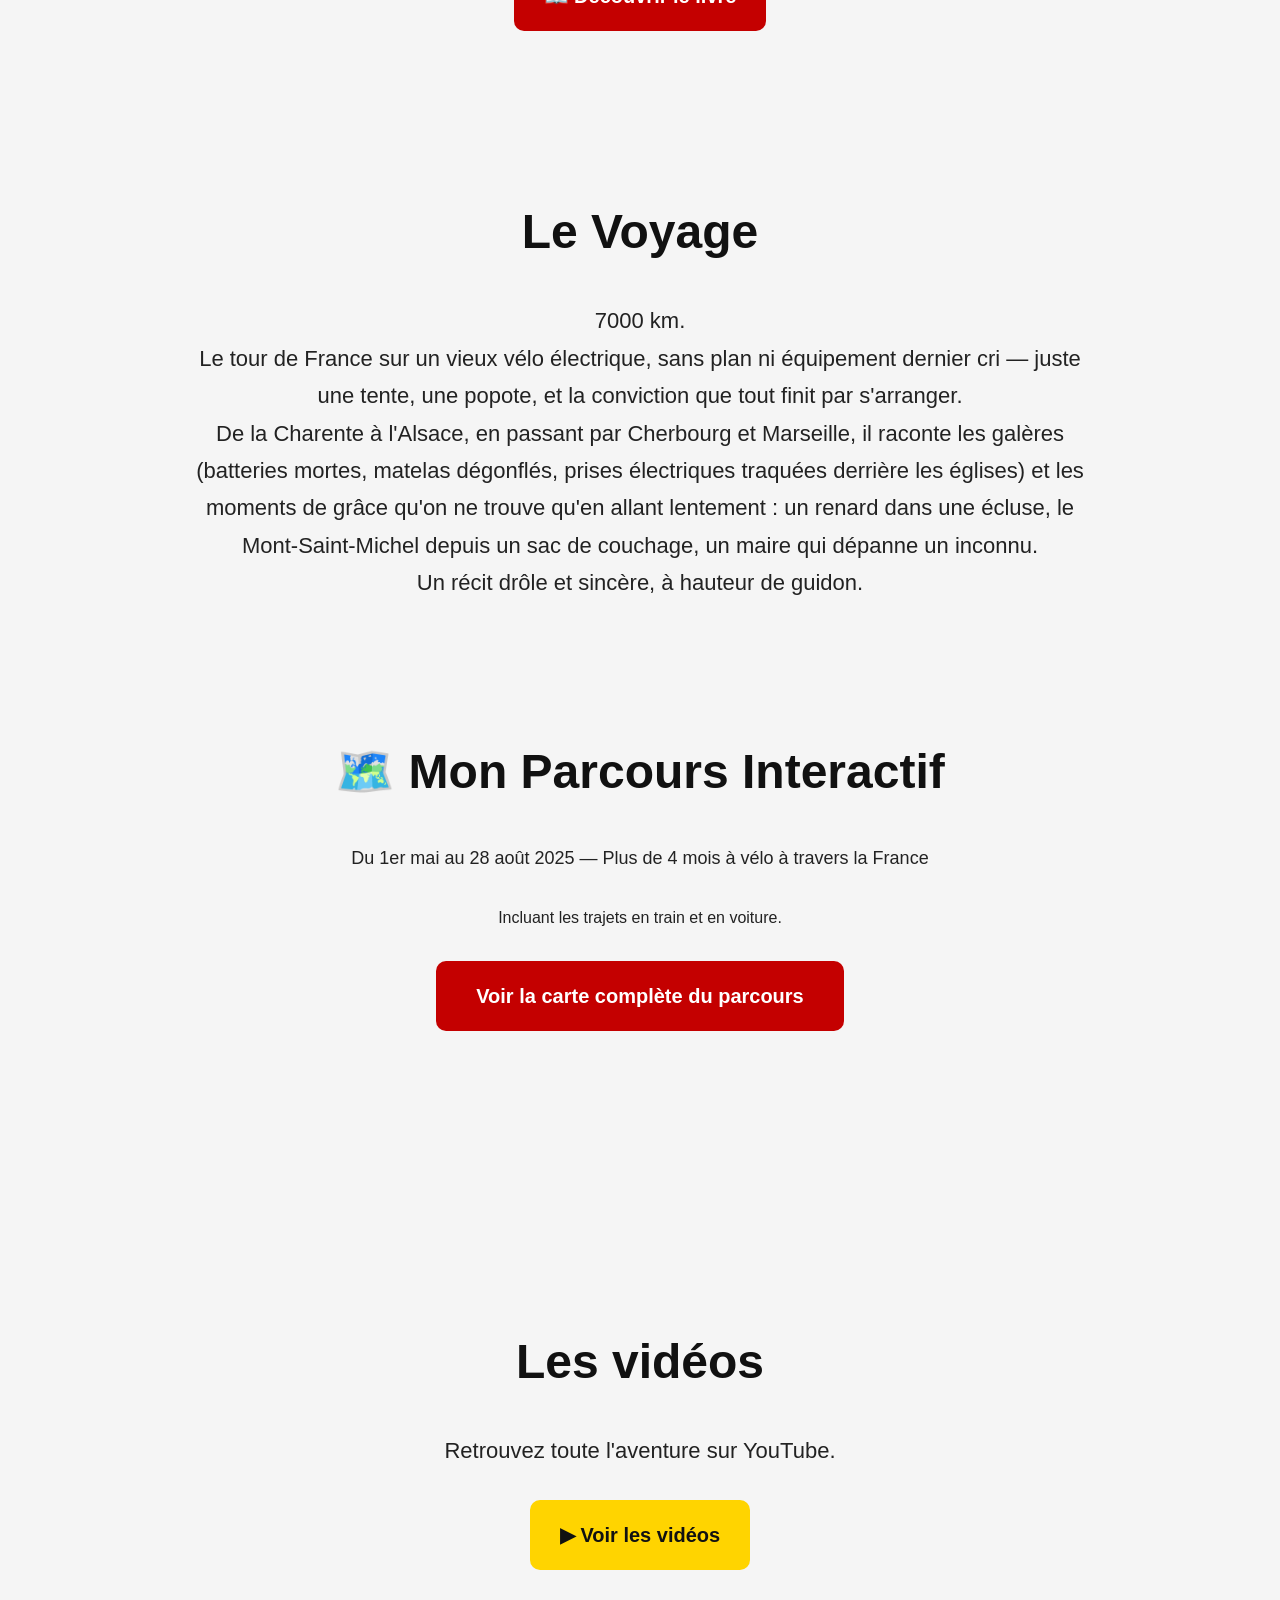
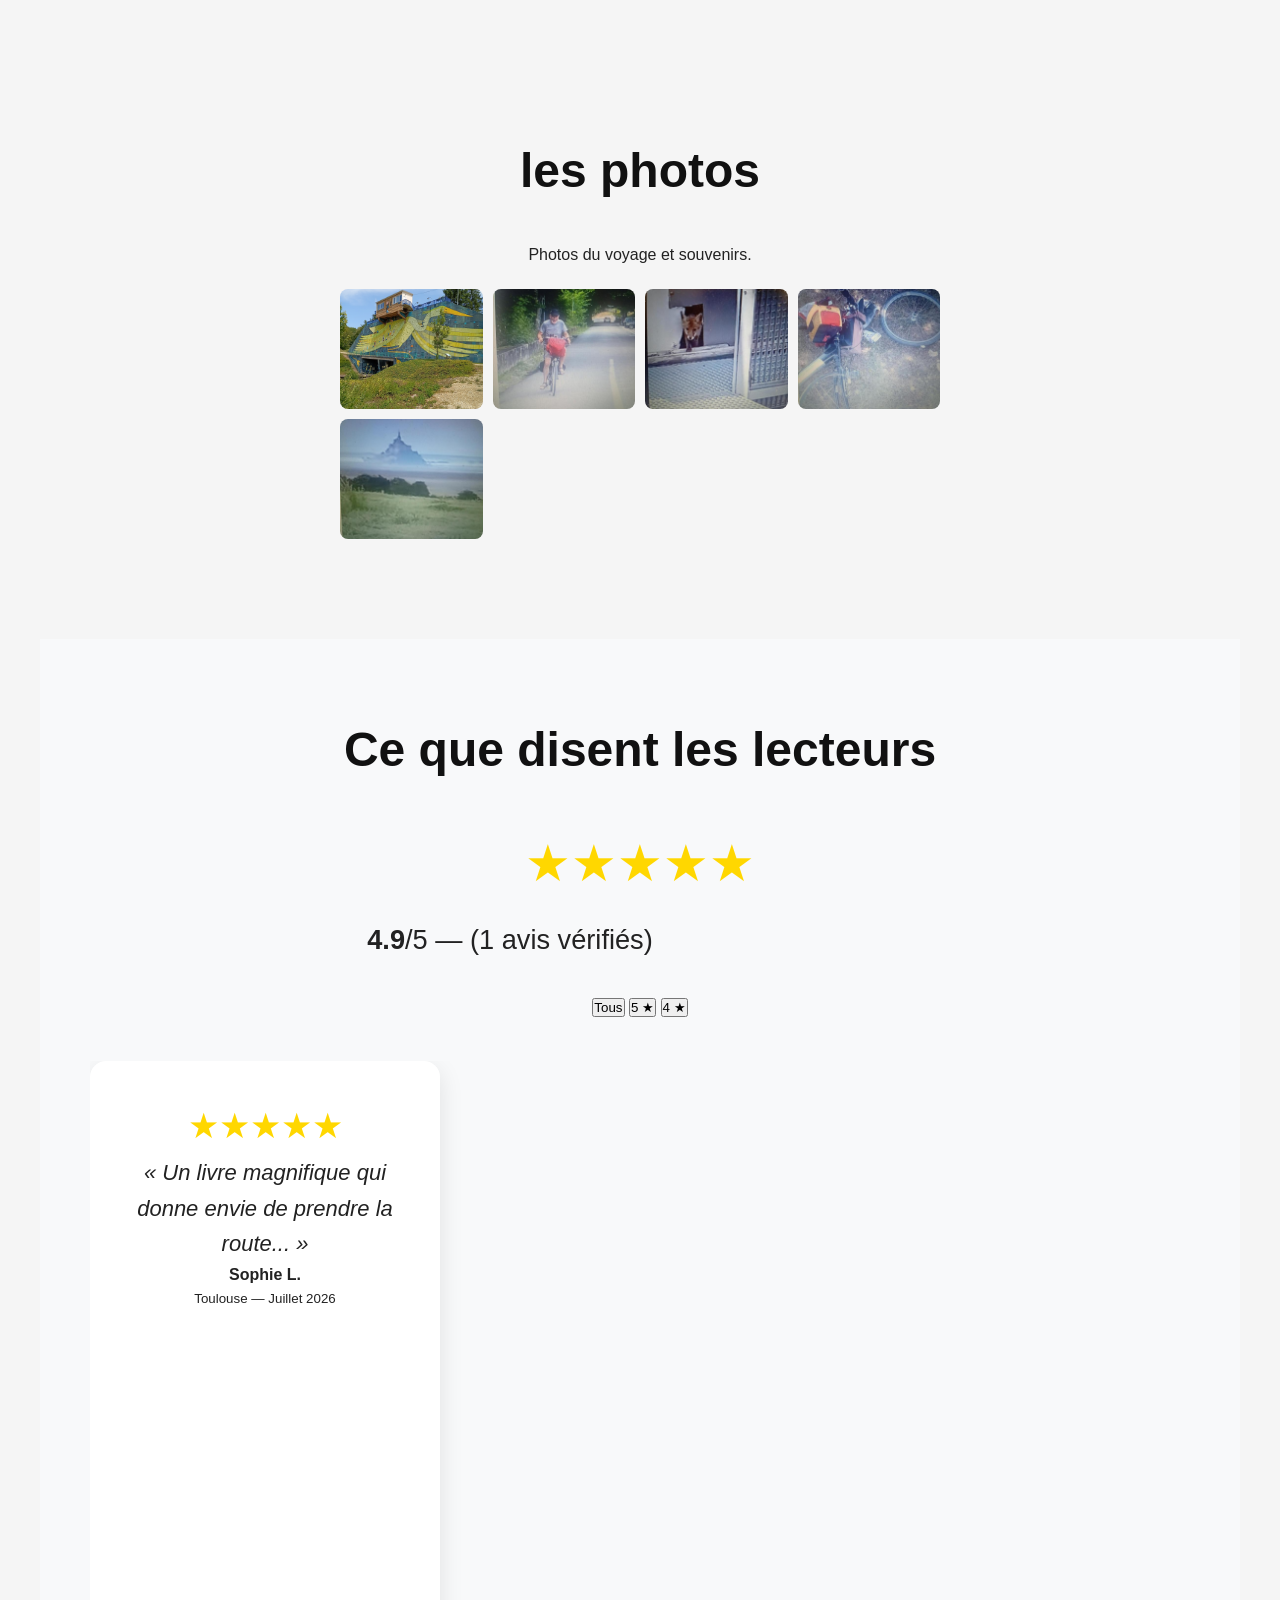
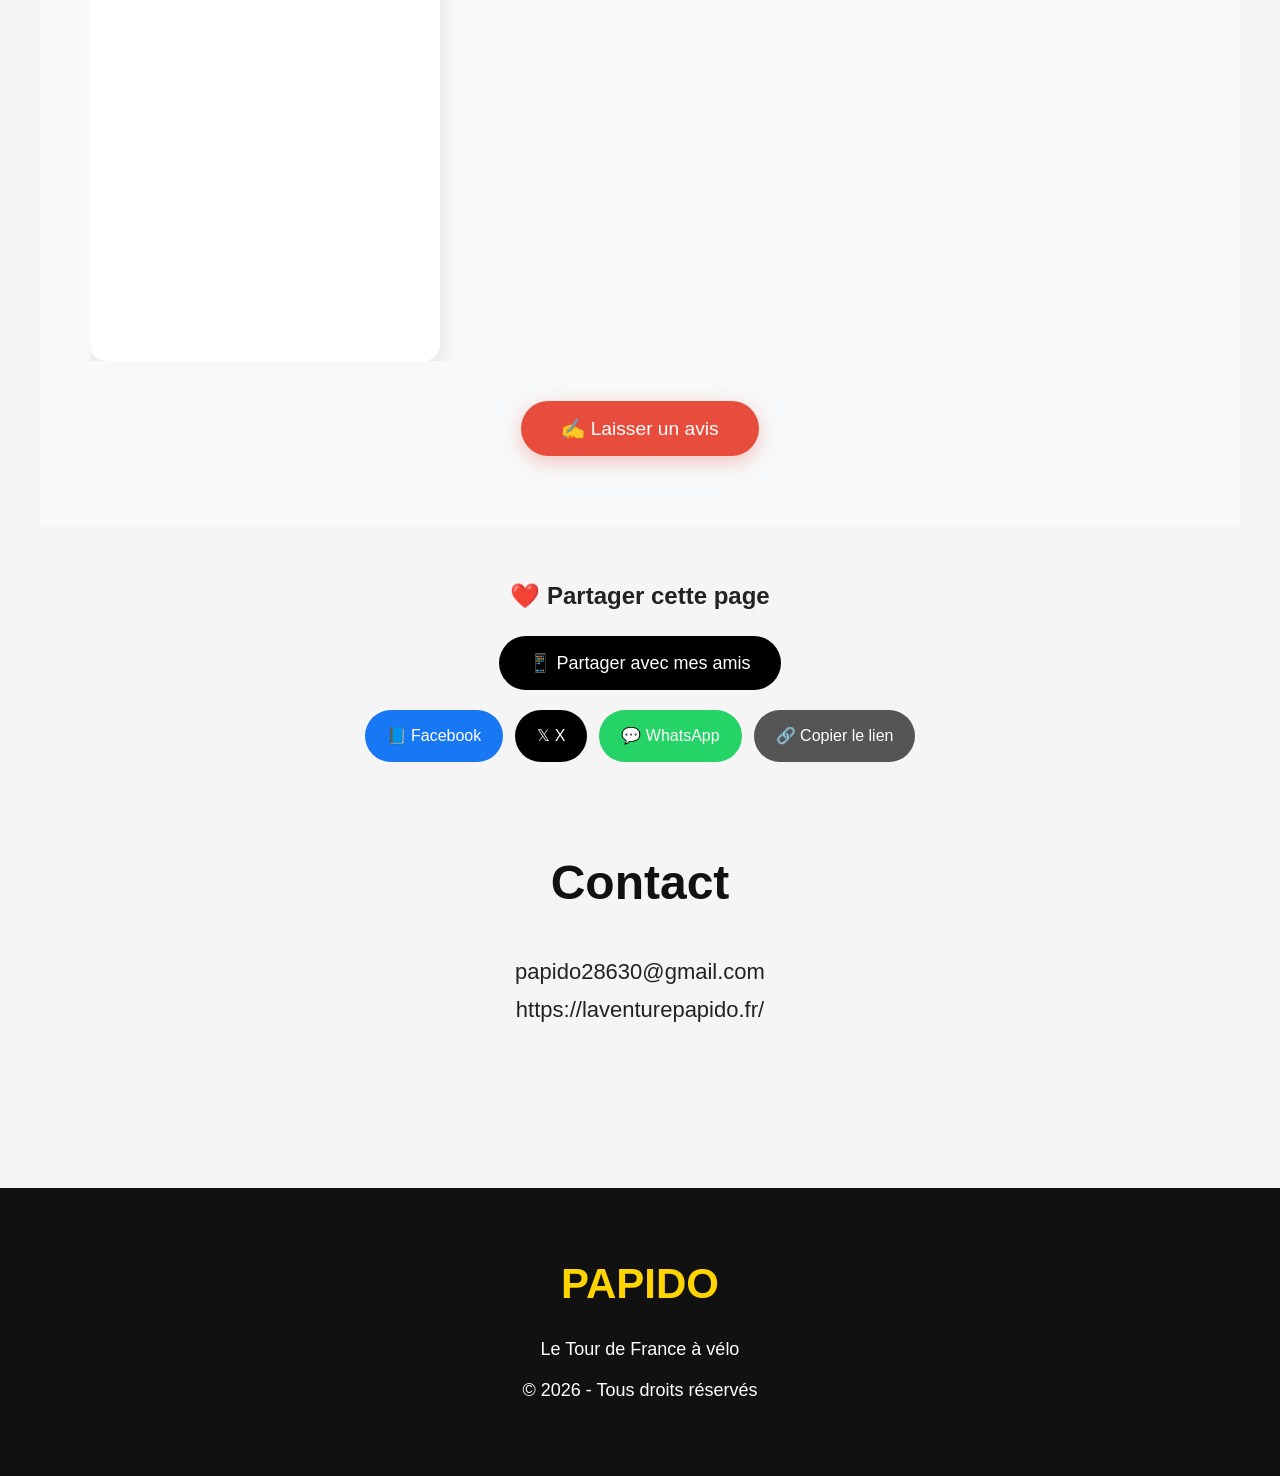
==== commit a28b6541: "Update index.html" ====
--- a/index.html
+++ b/index.html
@@ -1,4 +1,5 @@
-<!DOCTYPE html>
+Voici le code complet, prêt à copier-coller directement dans l'éditeur GitHub :
+html<!DOCTYPE html>
 <html lang="fr">
 
 <head>
@@ -65,6 +66,90 @@
     <a href="commande.html" class="btn-rouge">📖 Découvrir le livre</a>
 </section>
 
+<section id="voyage" class="section">
+
+<h2>Le Voyage</h2>
+
+<p>
+<p class="texte-centre">
+
+                                      7000 km. 
+  <p>
+  Le tour de France sur un vieux vélo électrique, sans plan ni équipement dernier cri — 
+       juste une tente, une popote, et la conviction que tout finit par s'arranger. 
+    <p>
+
+De la Charente à l'Alsace, en passant par Cherbourg et Marseille, il raconte les galères (batteries mortes, matelas dégonflés, 
+ prises électriques traquées derrière les églises) et les moments de grâce qu'on ne trouve qu'en allant lentement : 
+     un renard dans une écluse, le Mont-Saint-Michel depuis un sac de couchage, 
+                          un maire qui dépanne un inconnu.
+      <p>
+
+                   Un récit drôle et sincère, à hauteur de guidon.
+<p>
+
+</p>
+</section>
+
+<!-- ==================== NOUVELLE SECTION CARTE ==================== -->
+<section id="parcours" class="section" style="text-align: center; padding: 50px 20px;">
+    <h2>🗺️ Mon Parcours Interactif</h2>
+    <p style="font-size: 18px; max-width: 700px; margin: 0 auto 30px;">
+        Du 1er mai au 28 août 2025 — Plus de 4 mois à vélo à travers la France
+        
+    </p>
+Incluant les trajets en train et en voiture.
+    </p>
+    
+    
+    <a href="parcours.html" class="btn-rouge" style="font-size: 20px; padding: 18px 40px;">
+        Voir la carte complète du parcours
+    </a>
+</section>
+<!-- ============================================================ -->
+
+<section id="videos" class="section">
+</section>
+
+<section id="videos" class="section">
+
+<h2>Les vidéos</h2>
+
+<p>
+
+Retrouvez toute l'aventure sur YouTube.
+
+</p>
+
+<a href="https://www.youtube.com/@papido-g9y/shorts"
+
+target="_blank"
+
+class="btn-jaune">
+
+▶ Voir les vidéos
+
+</a>
+
+
+<p>
+</section>
+
+<section id="photos" class="section">
+
+<h2>les photos</h2>
+Photos du voyage et souvenirs.
+<div class="galerie">
+    <img src="ecluse.jpg" alt="ecluse">
+    <img src="papido à vélo.jpg" alt="papido à vélo">
+    <img src="le renard à l'écluse.jpg" alt="le renard à l'écluse">
+  <img src="première crevaison.jpg" alt="première crevaison">
+  <img src="le mont saint Michel vu de mon duvet.jpg" alt="le mont saint Michel vu de mon duvet">
+  </div>
+</p>
+
+</section>
+
 <!-- ==================== SECTION AVIS NIVEAU 3 + Bouton ==================== -->
 <section id="avis" class="section" style="background:#f8f9fa; padding:70px 20px;">
     <h2 style="text-align:center; margin-bottom:30px;">Ce que disent les lecteurs</h2>
@@ -98,167 +183,9 @@
         </button>
     </div>
 </section>
-
-
 <!-- ============================================================ -->
 
-<section id="voyage" class="section">
-
-<h2>Le Voyage</h2>
-
-<p>
-<p class="texte-centre">
-
-                                      7000 km. 
-  <p>
-  Le tour de France sur un vieux vélo électrique, sans plan ni équipement dernier cri — 
-       juste une tente, une popote, et la conviction que tout finit par s'arranger. 
-    <p>
-
-De la Charente à l'Alsace, en passant par Cherbourg et Marseille, il raconte les galères (batteries mortes, matelas dégonflés, 
- prises électriques traquées derrière les églises) et les moments de grâce qu'on ne trouve qu'en allant lentement : 
-     un renard dans une écluse, le Mont-Saint-Michel depuis un sac de couchage, 
-                          un maire qui dépanne un inconnu.
-      <p>
-
-                   Un récit drôle et sincère, à hauteur de guidon.
-<p>
-
-</p>
-</section>
-
-<!-- ==================== NOUVELLE SECTION CARTE ==================== -->
-<section id="parcours" class="section" style="text-align: center; padding: 50px 20px;">
-    <h2>🗺️ Mon Parcours Interactif</h2>
-    <p style="font-size: 18px; max-width: 700px; margin: 0 auto 30px;">
-        Du 1er mai au 28 août 2025 — Plus de 4 mois à vélo à travers la France
-        
-    </p>
-Incluant les trajets en train et en voiture.
-    </p>
-    
-    
-    <a href="parcours.html" class="btn-rouge" style="font-size: 20px; padding: 18px 40px;">
-        Voir la carte complète du parcours
-    </a>
-</section>
-<!-- ============================================================ -->
-
-<section id="videos" class="section">
-</section>
-
-<section id="videos" class="section">
-
-<h2>Les vidéos</h2>
-
-<p>
-
-Retrouvez toute l'aventure sur YouTube.
-
-</p>
-
-<a href="https://www.youtube.com/@papido-g9y/shorts"
-
-target="_blank"
-
-class="btn-jaune">
-
-▶ Voir les vidéos
-
-</a>
-
-
-<p>
-</section>
-
-<section id="photos" class="section">
-
-<h2>les photos</h2>
-Photos du voyage et souvenirs.
-<div class="galerie">
-    <img src="ecluse.jpg" alt="ecluse">
-    <img src="papido à vélo.jpg" alt="papido à vélo">
-    <img src="le renard à l'écluse.jpg" alt="le renard à l'écluse">
-  <img src="première crevaison.jpg" alt="première crevaison">
-  <img src="le mont saint Michel vu de mon duvet.jpg" alt="le mont saint Michel vu de mon duvet">
-  </div>
-</p>
-
-</section>
-
-<section id="contact" class="section">
-
-<h2>Contact</h2>
-
-<p>
-
-papido28630@gmail.com
-  
-  <p>
-
-    <p>        
-      
-https://laventurepapido.fr/
-  
-</p>
-
-</section>
-
-<!-- ==================== SECTION AVIS NIVEAU 3 + Bouton ==================== -->
-<section id="avis" class="section" style="background:#f8f9fa; padding:70px 20px;">
-    <h2 style="text-align:center; margin-bottom:30px;">Ce que disent les lecteurs</h2>
-    
-    <div style="text-align:center; margin:30px 0;">
-        <div id="big-stars" style="color:#ffd700; font-size:3.2rem;">★★★★★</div>
-        <p style="font-size:1.7rem; margin:10px 0;">
-            <strong id="avg-rating">4.9</strong>/5 — 
-            <span id="total-reviews">(1 avis vérifiés)</span>
-        </p>
-    </div>
-
-    <div style="text-align:center; margin:25px 0 40px 0;">
-        <button class="filter-btn active" data-filter="all">Tous</button>
-        <button class="filter-btn" data-filter="5">5 ★</button>
-        <button class="filter-btn" data-filter="4">4 ★</button>
-    </div>
-
-    <div class="swiper avis-swiper" style="max-width:1100px; margin:0 auto 40px auto;">
-        <div class="swiper-wrapper" id="avis-container"></div>
-        <div class="swiper-pagination"></div>
-    </div>
-
-    <!-- Bouton Laisser un avis -->
-    <div style="text-align:center;">
-        <button onclick="ouvrirFormulaireAvis()" 
-                style="background:#e74c3c; color:white; border:none; padding:16px 40px; 
-                       font-size:1.2rem; border-radius:50px; cursor:pointer; 
-                       box-shadow:0 6px 20px rgba(231,76,60,0.3);">
-            ✍️ Laisser un avis
-        </button>
-    </div>
-</section>
-
-
-    
-<footer>
-
-<h2>PAPIDO</h2>
-
-<p>
-
-Le Tour de France à vélo
-
-</p>
-
-<p>
-
-© 2026 - Tous droits réservés
-
-</p>
-
-</footer>
-
-  <!-- ====================== PARTAGE ====================== -->
+<!-- ====================== PARTAGE ====================== -->
 <h3 style="text-align:center; margin:50px 0 20px 0; font-size:24px;">❤️ Partager cette page</h3>
 
 <button id="shareNative" style="display:block; margin:0 auto 20px auto; padding:16px 30px; font-size:18px; background:#000; color:white; border:none; border-radius:50px; cursor:pointer;">
@@ -272,6 +199,42 @@
     <a href="#" onclick="copyLink()" style="background:#555; color:white; padding:12px 22px; border-radius:50px; text-decoration:none;">🔗 Copier le lien</a>
 </div>
 <!-- ==================================================== -->
+
+<section id="contact" class="section">
+
+<h2>Contact</h2>
+
+<p>
+
+papido28630@gmail.com
+  
+  <p>
+
+    <p>        
+      
+https://laventurepapido.fr/
+  
+</p>
+
+</section>
+
+<footer>
+
+<h2>PAPIDO</h2>
+
+<p>
+
+Le Tour de France à vélo
+
+</p>
+
+<p>
+
+© 2026 - Tous droits réservés
+
+</p>
+
+</footer>
 
 <script src="https://cdn.jsdelivr.net/npm/swiper@11/swiper-bundle.min.js"></script>
 
@@ -359,23 +322,3 @@
 </body>
 
 </html>
-
-<br><br>
-
-### ❤️ Soutenir l’Aventure Papido
-
-<div style="text-align: center; margin: 40px 0;">
-  <a href="https://paypal.me/laventurepapido" 
-     target="_blank"
-     style="background: #e74c3c; color: white; padding: 18px 35px; 
-            font-size: 1.35em; font-weight: bold; border-radius: 50px; 
-            text-decoration: none; display: inline-flex; align-items: center; 
-            gap: 12px; box-shadow: 0 6px 20px rgba(231, 76, 60, 0.3);">
-    🚲 Soutenir l’aventure
-
-  </a>
-</div>
-
-<p style="text-align: center; font-size: 0.95em; color: #555; margin-top: 15px;">
-  Chaque coup de pédale compte ! Merci infiniment ❤️
-</p>
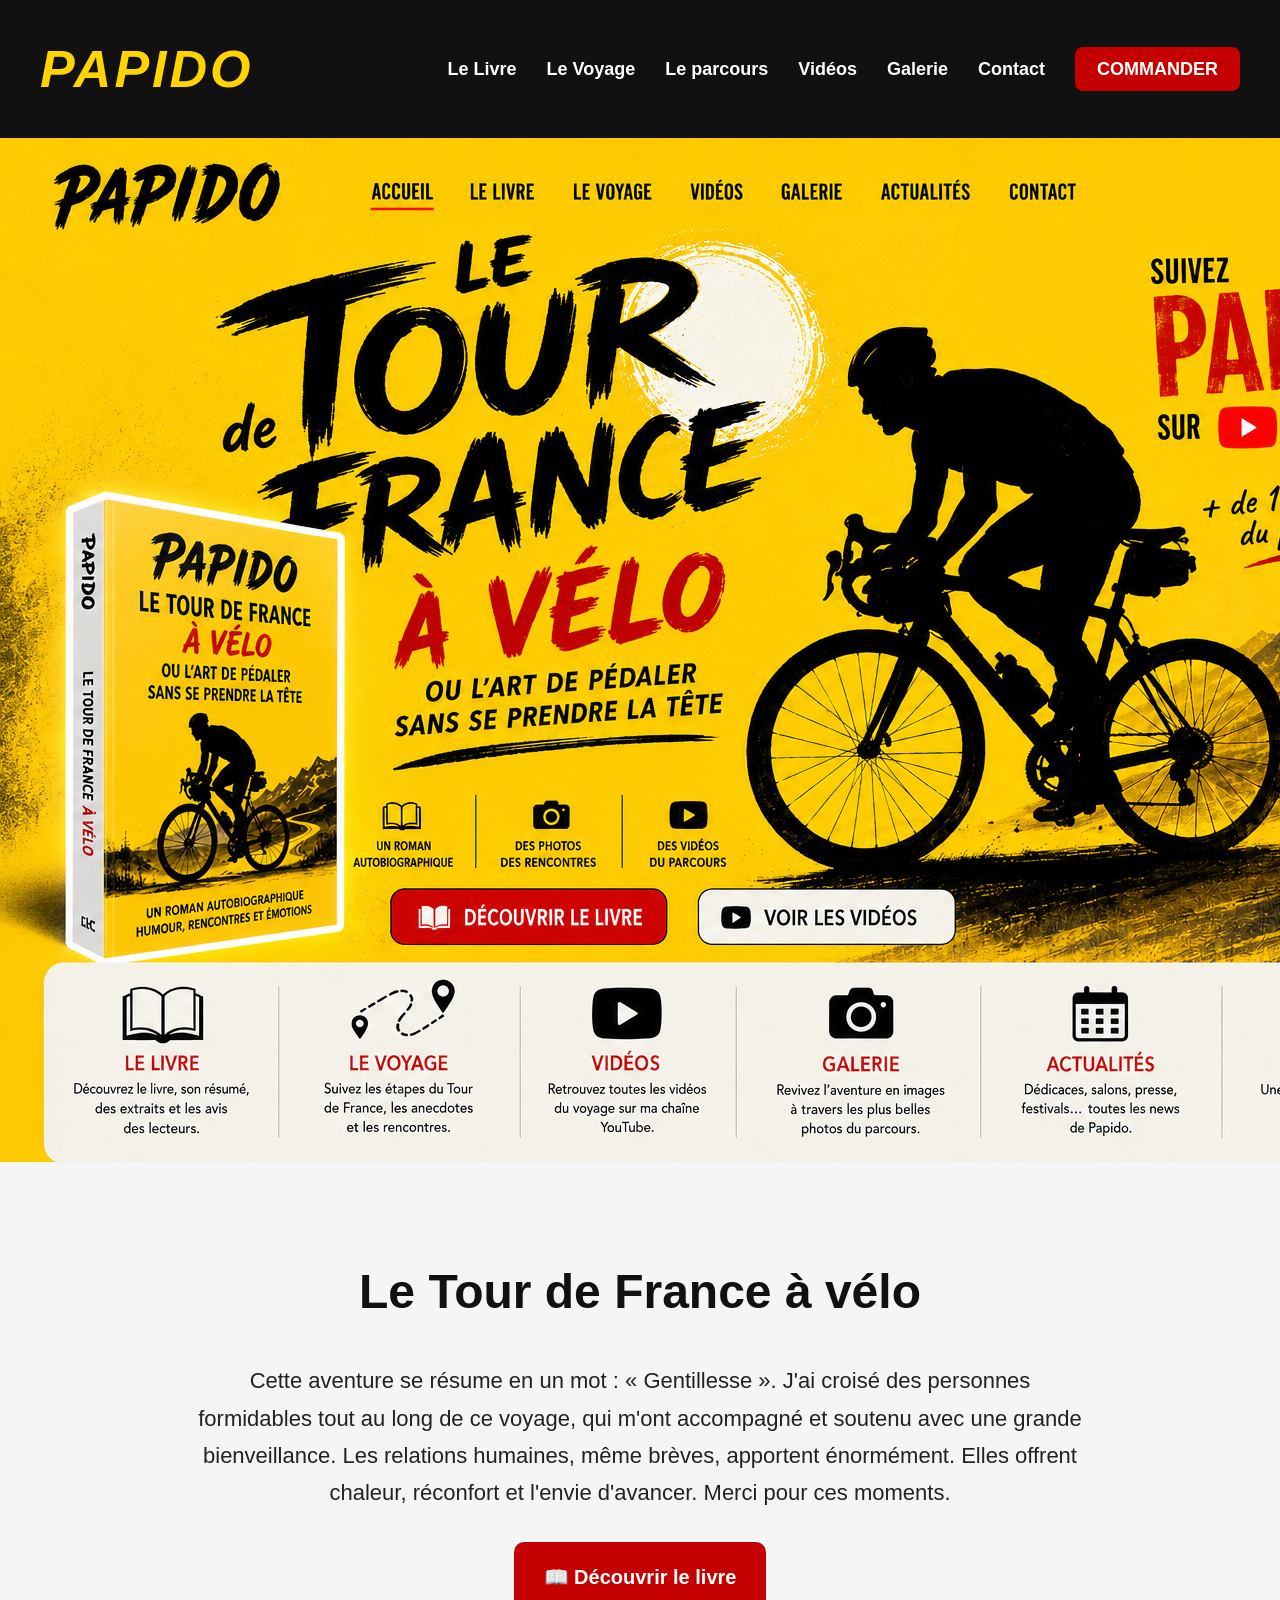
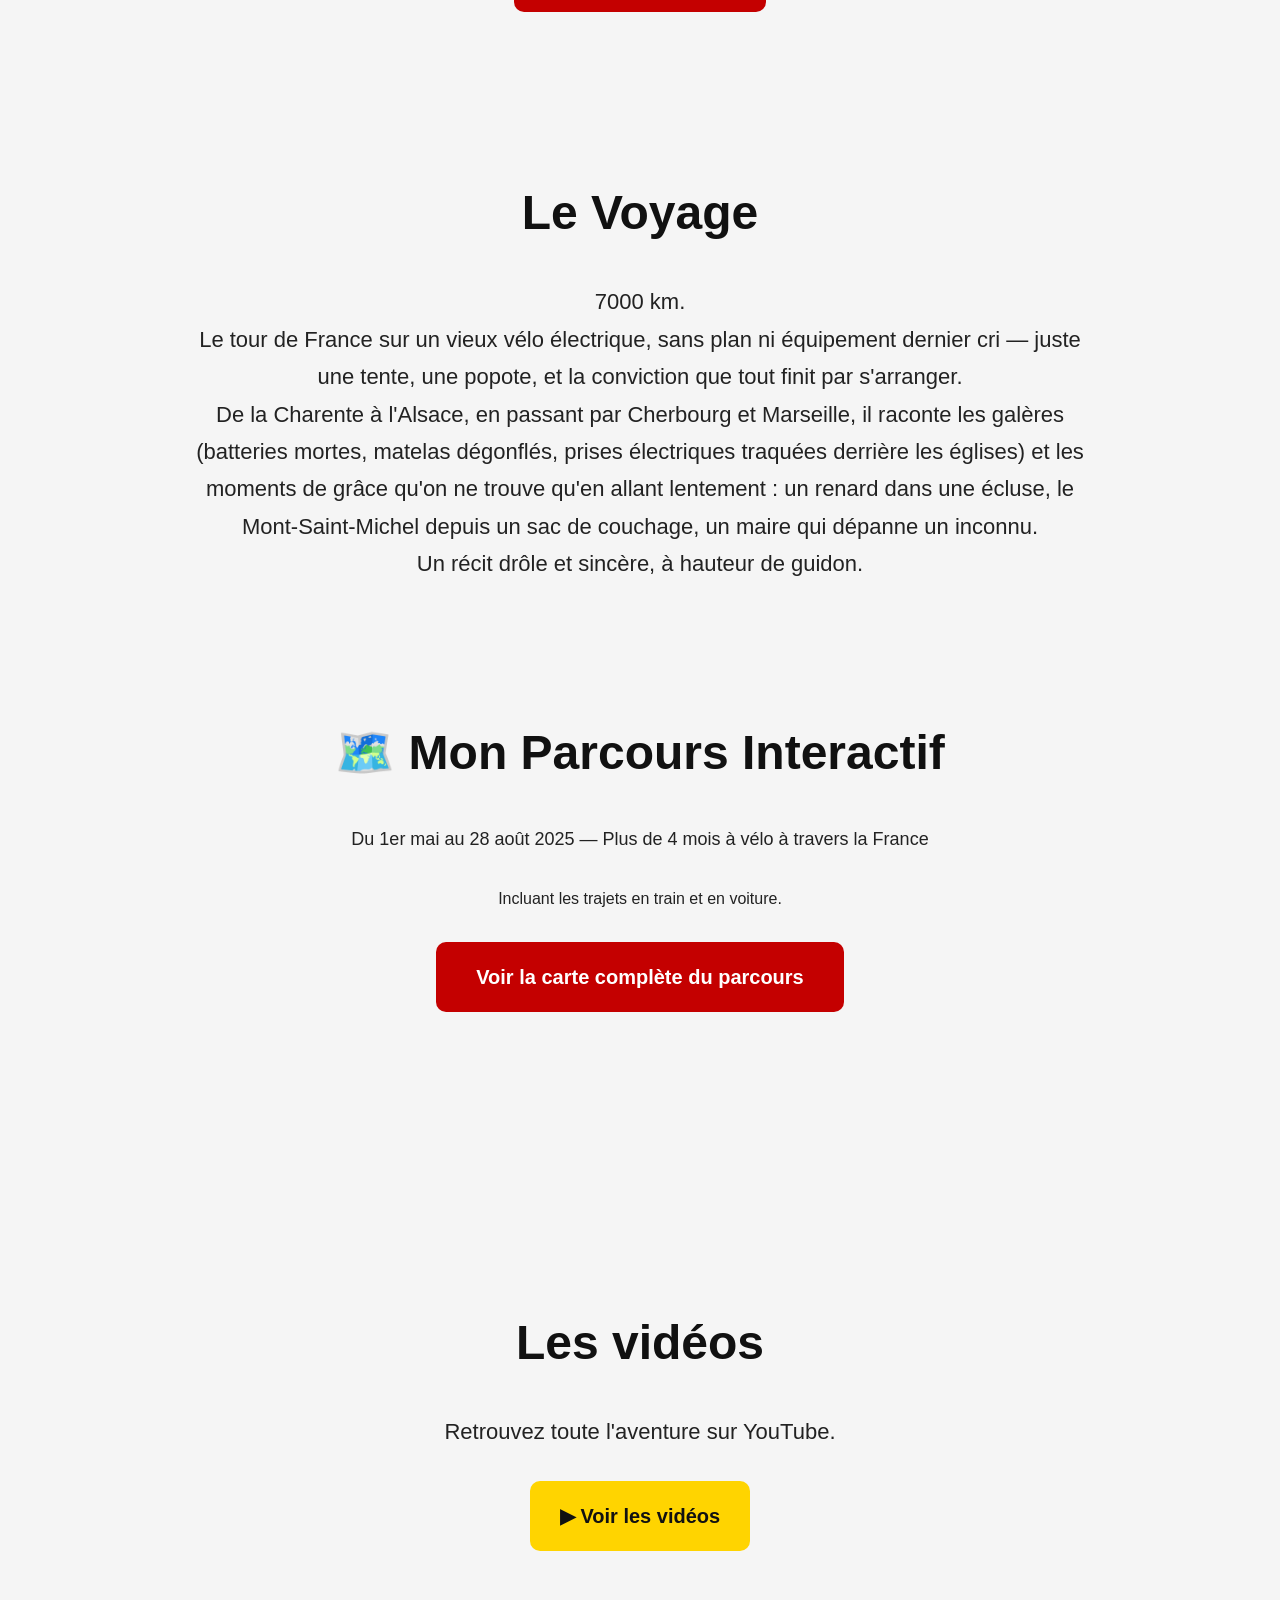
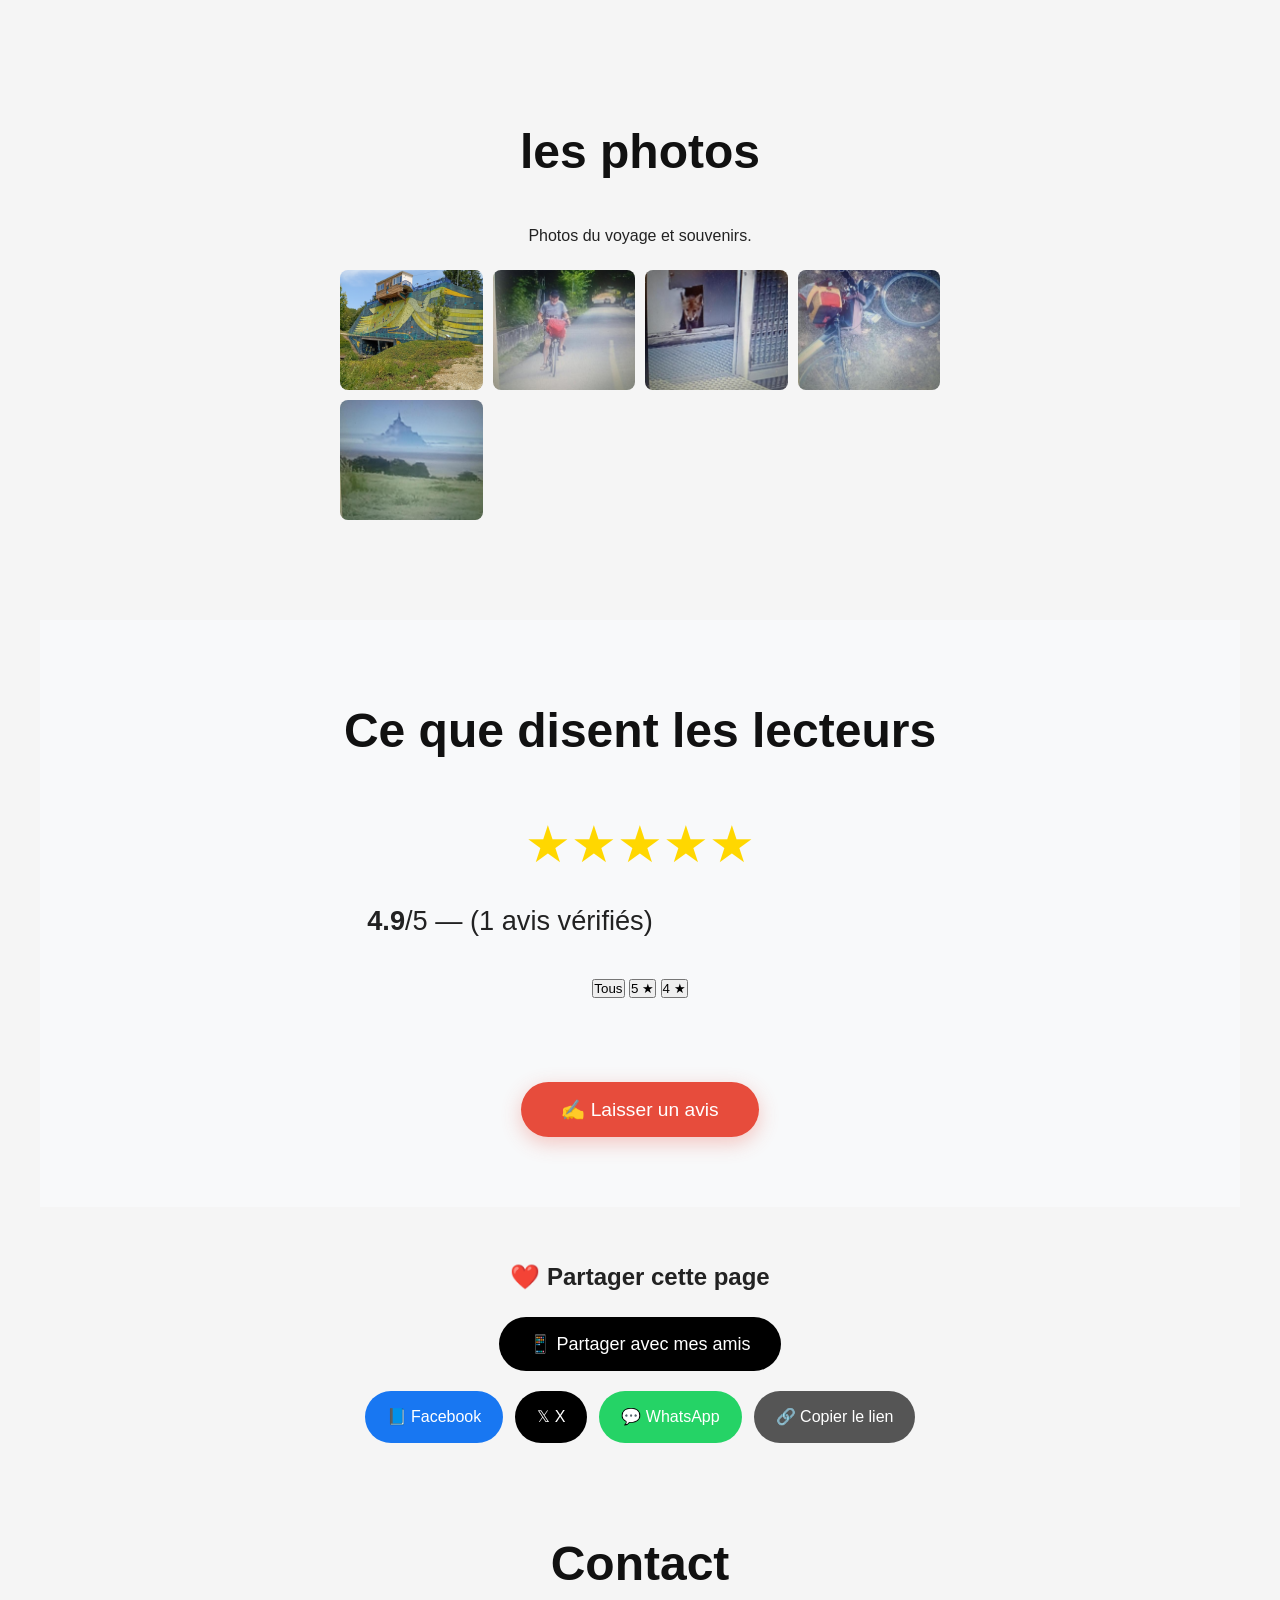
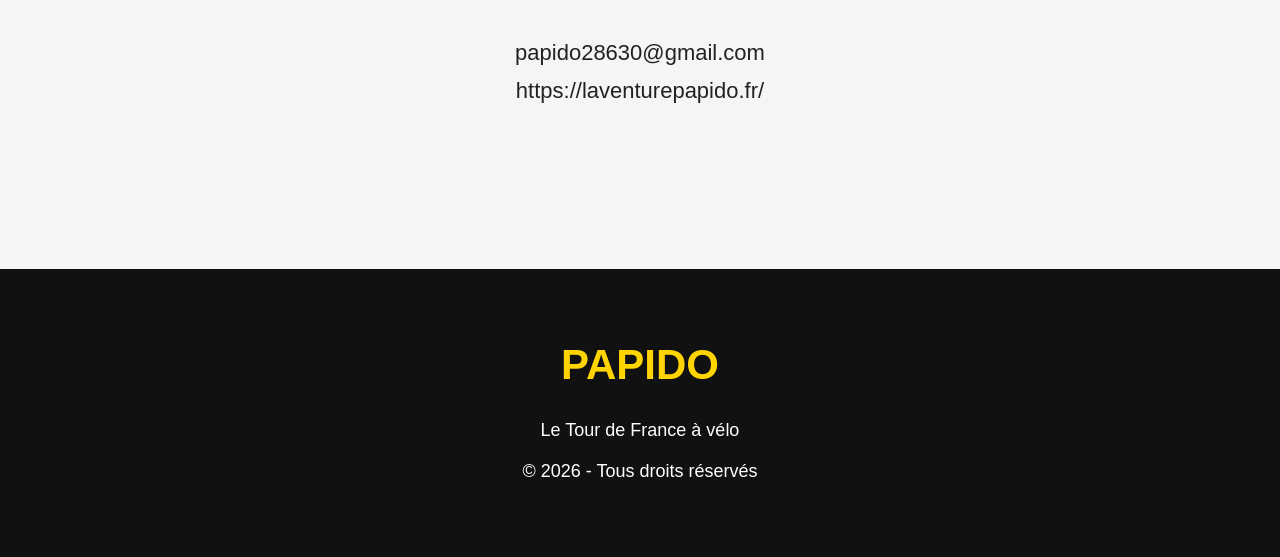
==== commit 589bb061: "Update index.html" ====
--- a/index.html
+++ b/index.html
@@ -1,5 +1,4 @@
-Voici le code complet, prêt à copier-coller directement dans l'éditeur GitHub :
-html<!DOCTYPE html>
+<!DOCTYPE html>
 <html lang="fr">
 
 <head>
@@ -239,11 +238,8 @@
 <script src="https://cdn.jsdelivr.net/npm/swiper@11/swiper-bundle.min.js"></script>
 
 <script>
-// === AVIS + FORMULAIRE ===
-const avis = [ /* tes avis ici, comme avant */ 
-    { stars: 5, text: "Un livre magnifique qui donne envie de prendre la route...", name: "Sophie L.", location: "Toulouse", date: "Juillet 2026" },
-   
-];
+// === AVIS + FORMULAIRE (connecté au serveur) ===
+let avis = [];
 
 function generateStars(n) { return "★".repeat(n); }
 
@@ -278,6 +274,13 @@
     });
 }
 
+function mettreAJourMoyenne() {
+    if (avis.length === 0) return;
+    const moyenne = (avis.reduce((sum, a) => sum + a.stars, 0) / avis.length).toFixed(1);
+    document.getElementById('avg-rating').textContent = moyenne;
+    document.getElementById('total-reviews').textContent = `(${avis.length} avis vérifiés)`;
+}
+
 // Filtres
 document.querySelectorAll('#avis .filter-btn').forEach(btn => {
     btn.addEventListener('click', () => {
@@ -289,34 +292,65 @@
     });
 });
 
-// Formulaire "Laisser un avis"
-function ouvrirFormulaireAvis() {
+// Charge les avis depuis le serveur au chargement de la page
+async function chargerAvisDepuisServeur() {
+    try {
+        const response = await fetch('avis.php');
+        const data = await response.json();
+        avis = Array.isArray(data) ? data : [];
+        displayAvis(avis);
+        mettreAJourMoyenne();
+    } catch (err) {
+        console.error('Impossible de charger les avis:', err);
+        displayAvis([]);
+    }
+}
+
+// Formulaire "Laisser un avis" — envoie maintenant au serveur
+async function ouvrirFormulaireAvis() {
     const nom = prompt("Votre prénom et nom :");
     if (!nom) return;
-    
+
     const note = prompt("Votre note sur 5 (ex: 5) :");
     if (!note || note < 1 || note > 5) {
         alert("Note invalide !");
         return;
     }
-    
+
     const texte = prompt("Votre avis :");
     if (!texte) return;
 
-    alert("✅ Merci " + nom + " !\n\nTon avis a été enregistré.\n(Il apparaîtrait ici si le site avait une base de données.)");
-    
-    // Option : ajouter temporairement l'avis dans le carrousel
-    avis.unshift({
-        stars: parseInt(note),
-        text: texte,
-        name: nom,
-        location: "Nouveau lecteur",
-        date: "Maintenant"
-    });
-    displayAvis(avis);
+    const ville = prompt("Votre ville (facultatif) :") || "";
+
+    try {
+        const response = await fetch('avis.php', {
+            method: 'POST',
+            headers: { 'Content-Type': 'application/json' },
+            body: JSON.stringify({
+                name: nom,
+                stars: parseInt(note),
+                text: texte,
+                location: ville
+            })
+        });
+
+        const data = await response.json();
+
+        if (data.success) {
+            alert("✅ Merci " + nom + " !\n\nTon avis a bien été enregistré et restera visible sur le site.");
+            avis = data.avis;
+            displayAvis(avis);
+            mettreAJourMoyenne();
+        } else {
+            throw new Error(data.error || 'Erreur inconnue');
+        }
+    } catch (err) {
+        alert("Une erreur est survenue, merci de réessayer.");
+        console.error(err);
+    }
 }
 
-displayAvis(avis);
+chargerAvisDepuisServeur();
 </script>
 
 </body>
